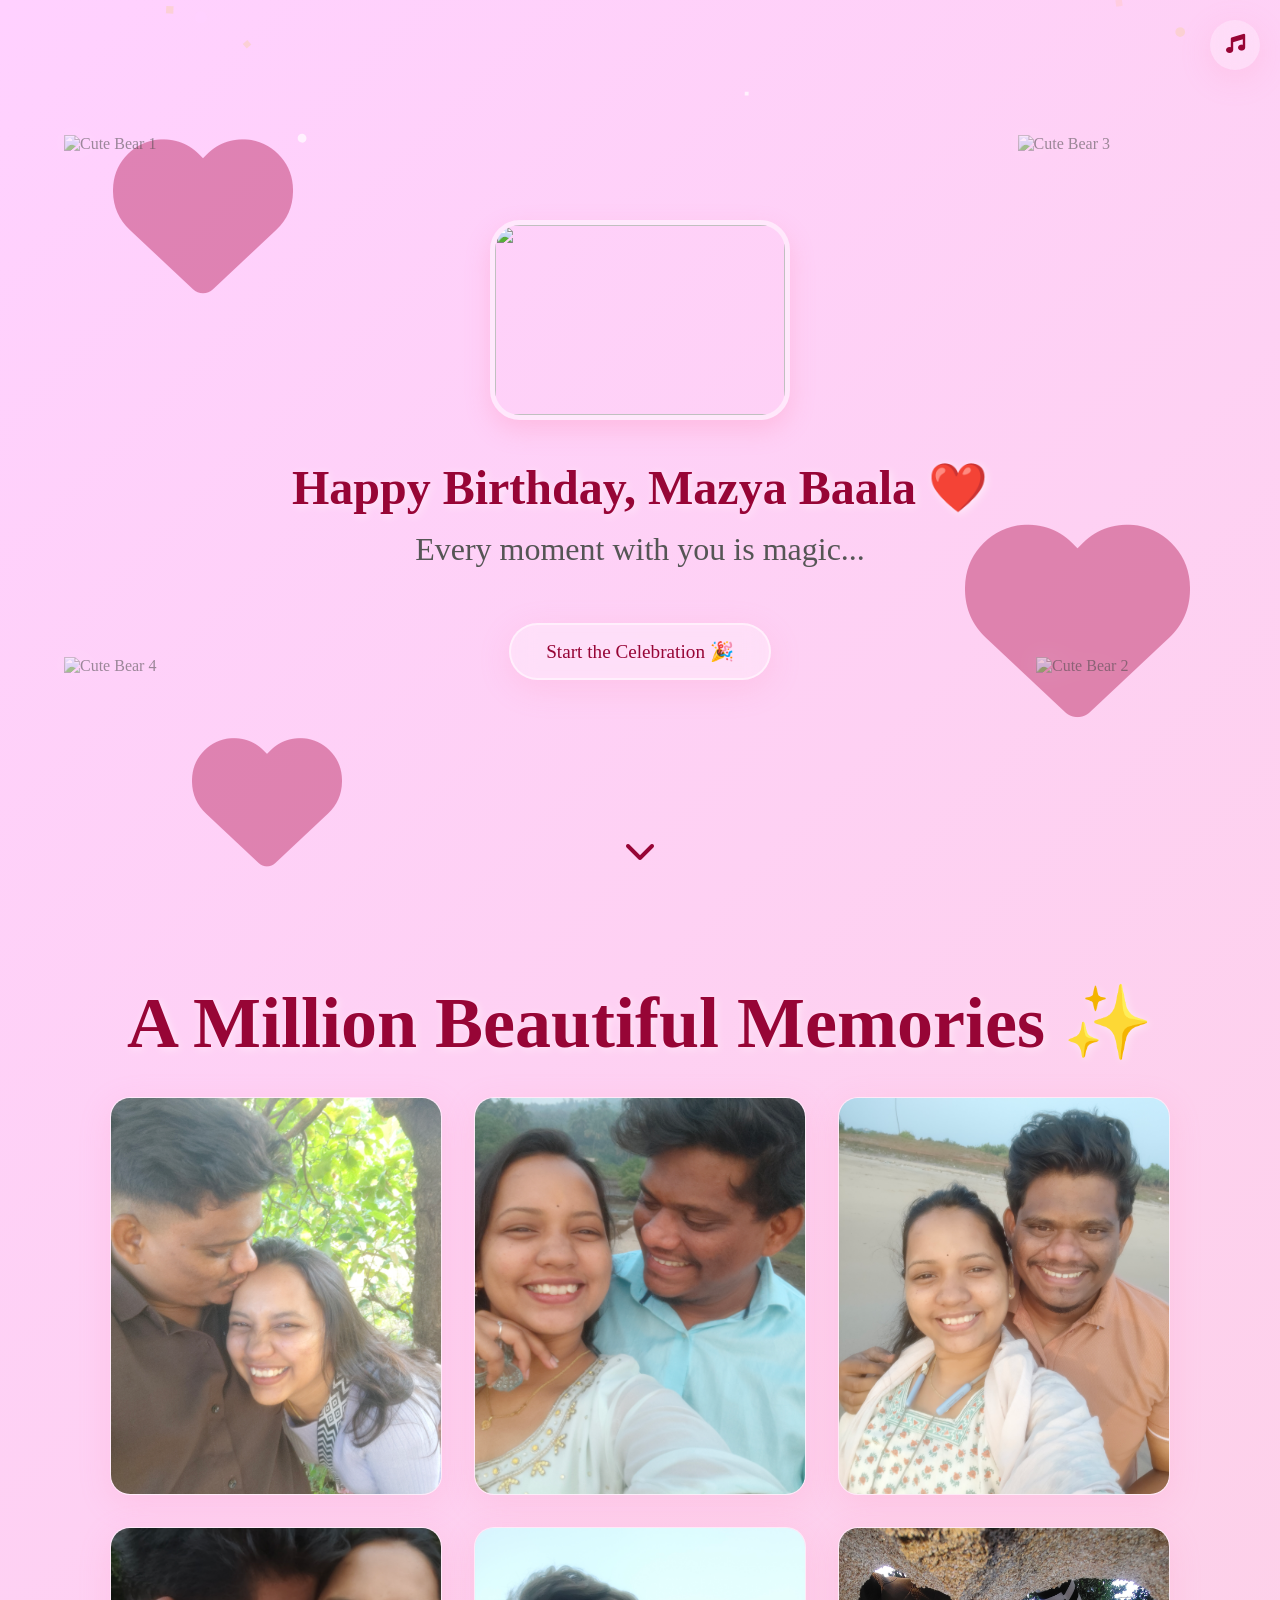
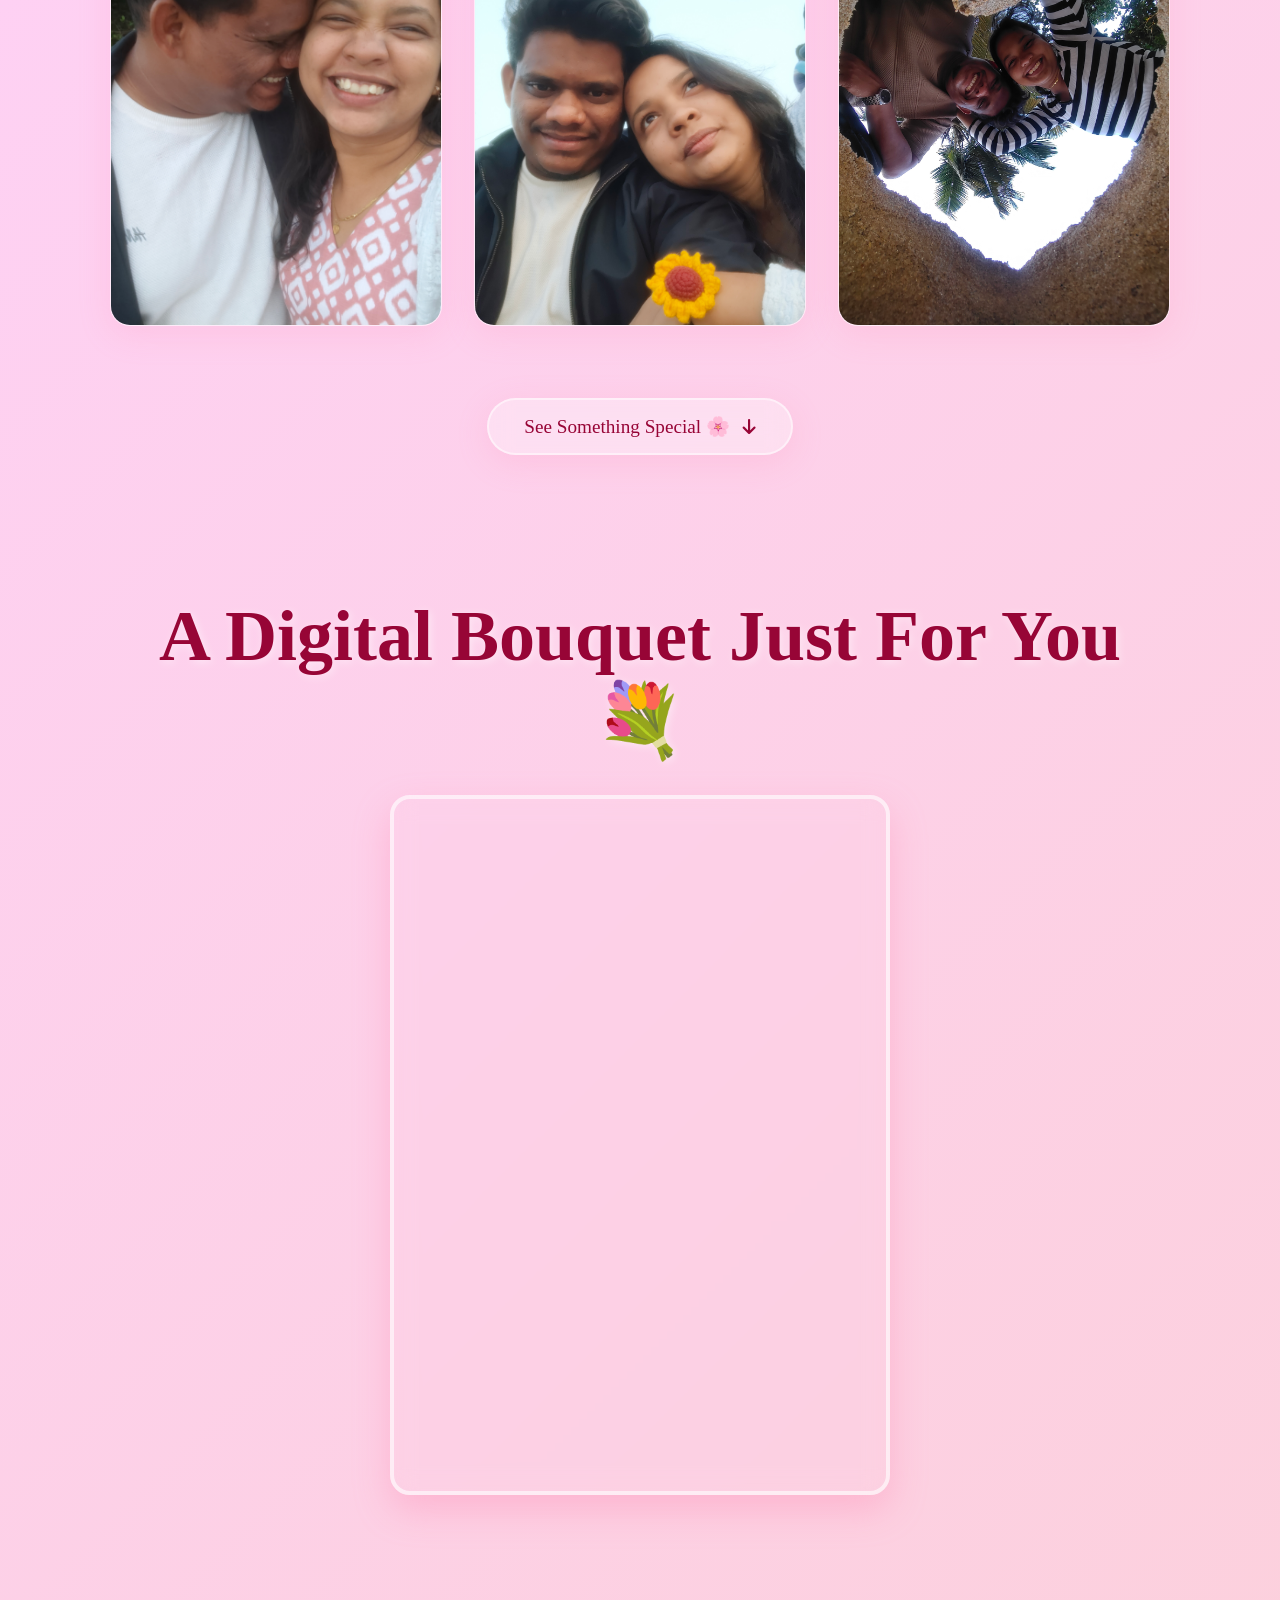
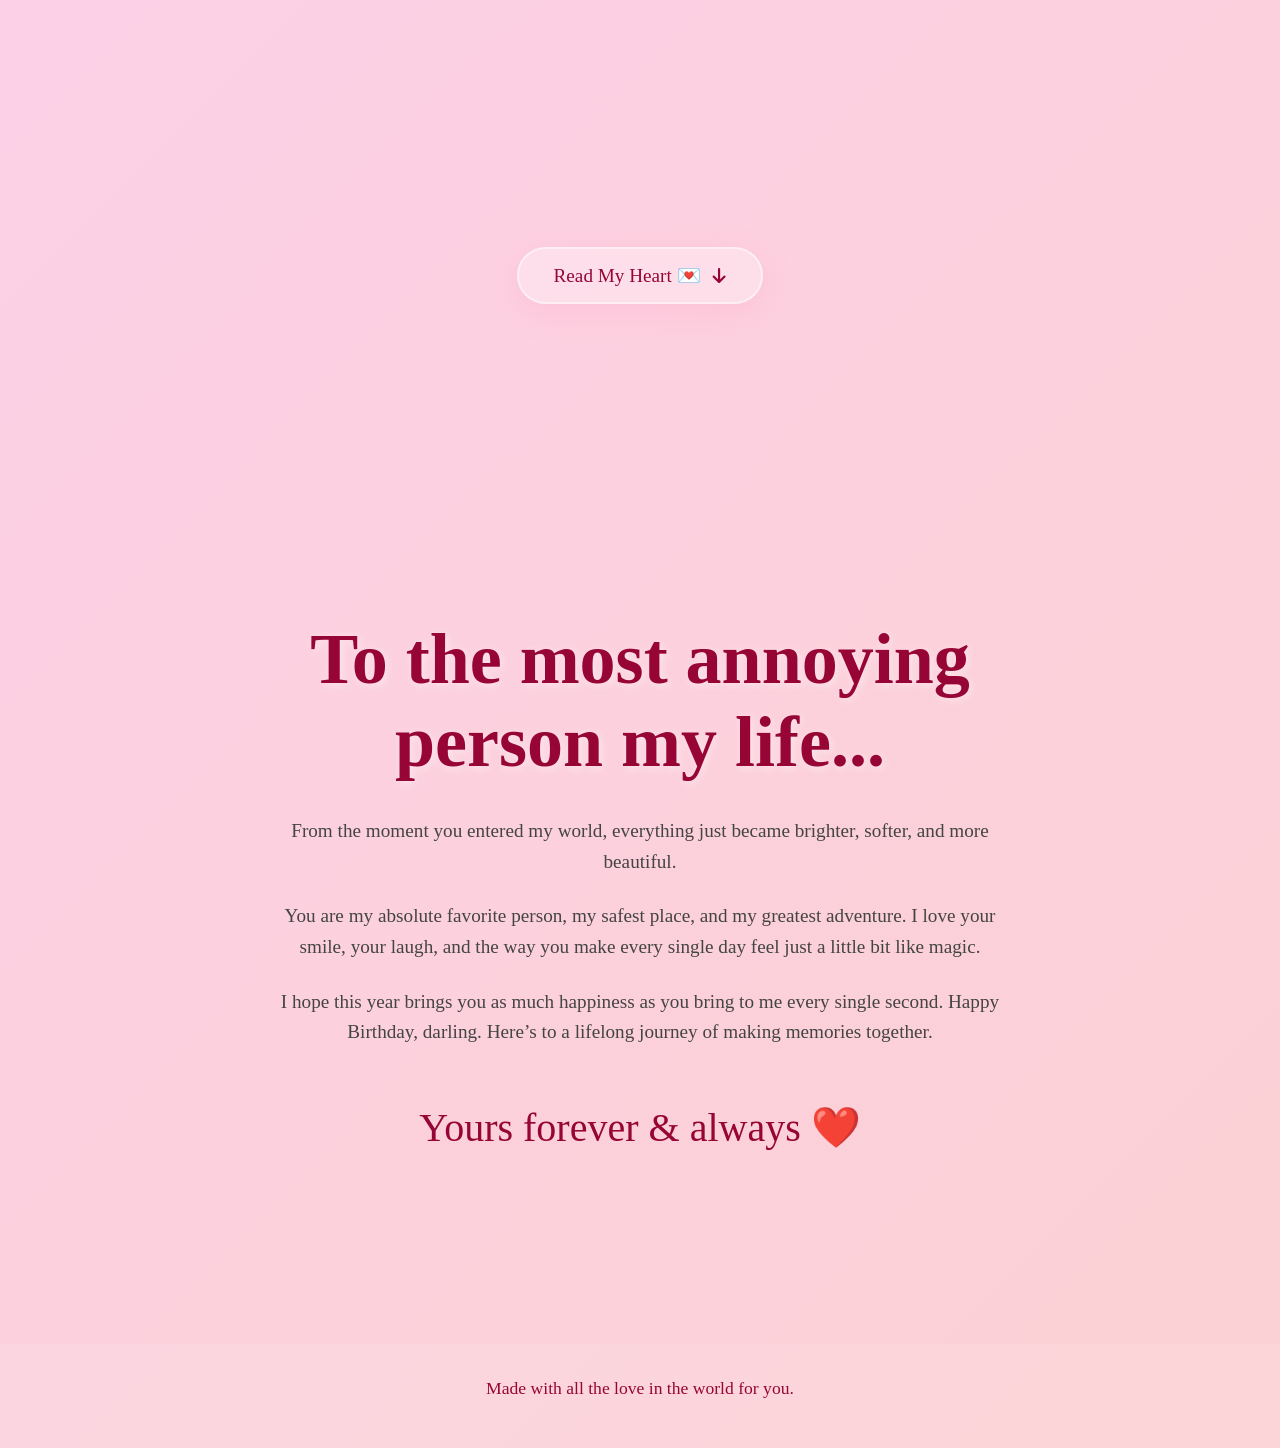
==== index.html @ 90316b1a "initial commit" ====
<!DOCTYPE html>
<html lang="en">
<head>
    <meta charset="UTF-8">
    <meta name="viewport" content="width=device-width, initial-scale=1.0">
    <title>Happy Birthday, My Love ❤️</title>
    
    <!-- Fonts: Dancing Script for cute headers, Poppins for clean modern text -->
    <link rel="preconnect" href="https://fonts.googleapis.com">
    <link rel="preconnect" href="https://fonts.gstatic.com" crossorigin>
    <link href="https://fonts.googleapis.com/css2?family=Dancing+Script:wght@600;700&family=Poppins:wght@300;400;500;600&display=swap" rel="stylesheet">
    
    <!-- Icons -->
    <link rel="stylesheet" href="https://cdnjs.cloudflare.com/ajax/libs/font-awesome/6.4.0/css/all.min.css">
    
    <link rel="stylesheet" href="style.css">
</head>
<body>
    
    <!-- Canvas for Confetti -->
    <canvas id="confettiCanvas"></canvas>

    <!-- Floating Background Shapes -->
    <div class="floating-shapes">
        <div class="shape heart-shape"><i class="fas fa-heart"></i></div>
        <div class="shape sparkle-shape"><i class="fas fa-sparkles"></i></div>
        <div class="shape sparkle-shape"><i class="fas fa-sparkles"></i></div>
        <div class="shape heart-shape"><i class="fas fa-heart"></i></div>
        <div class="shape heart-shape"><i class="fas fa-heart"></i></div>
    </div>

    <!-- Background Enhancement GIFs -->
    <div class="background-gifs">
        <img src="./GIF/bear_gif_1.gif" alt="Cute Bear 1" class="bg-gif gif-1">
        <img src="./GIF/bear_gif_2.gif" alt="Cute Bear 2" class="bg-gif gif-2">
        <img src="./GIF/bear_gif_1.gif" alt="Cute Bear 3" class="bg-gif gif-3">
        <img src="./GIF/bear_gif_3.gif" alt="Cute Bear 4" class="bg-gif gif-4">
    </div>

    <!-- Background Music & Toggle -->
    <audio id="bgMusic" loop>
        <source src="./Music/Blue-Yung-Kai.mp3" type="audio/mpeg">
    </audio>
    <button id="musicToggle" class="music-toggle glass-panel" title="Play/Pause Music">
        <i class="fas fa-music"></i>
    </button>

    <!-- HERO SECTION -->
    <header class="hero" id="home">
        <div class="hero-content">
            <div class="bear-container floating-bear">
                <img src="./Images/img8.jpg" />
            </div>
            <h1 class="fade-in-up delay-1">Happy Birthday, Mazya Baala ❤️</h1>
            <p class="fade-in-up delay-2 typing-effect">Every moment with you is magic...</p>
            <button id="startBtn" class="cta-button fade-in-up delay-3 glass-panel">
                Start the Celebration 🎉
            </button>
        </div>
        <div class="scroll-indicator fade-in-up delay-4">
            <i class="fas fa-chevron-down"></i>
        </div>
    </header>

    <!-- GALLERY SECTION -->
    <section class="gallery" id="gallery">
        <div class="container reveal">
            <h2 class="section-title">A Million Beautiful Memories ✨</h2>
            <div class="gallery-grid">
                <!-- Image Cards -->
                 
                <div class="gallery-card glass-panel">
                    <img src="./Images/img1.jpg" alt="Memory 1">
                    <div class="card-overlay"><span>That first trip 🌅</span></div>
                </div>
                <div class="gallery-card glass-panel">
                    <img src="./Images/img2.jpg" alt="Memory 2">
                    <div class="card-overlay"><span>Your gorgeous smile 💕</span></div>
                </div>
                <div class="gallery-card glass-panel">
                    <img src="./Images/img3.jpg" alt="Memory 3">
                    <div class="card-overlay"><span>Cozy winters ☕</span></div>
                </div>
                <div class="gallery-card glass-panel">
                    <img src="./Images/img4.jpg" alt="Memory 4">
                    <div class="card-overlay"><span>Holding hands forever 🤝</span></div>
                </div>
                <div class="gallery-card glass-panel">
                    <img src="./Images/img5.jpg" alt="Memory 5">
                    <div class="card-overlay"><span>Late night rides 🌃</span></div>
                </div>
                <div class="gallery-card glass-panel">
                    <img src="./Images/img6.jpg" alt="Memory 6">
                    <div class="card-overlay"><span>Our best adventure 🎈</span></div>
                </div>
                </div>
                <!-- <div class="gallery-card glass-panel">
                    <img src="./Images/img7.jpg" alt="Memory 6">
                    <div class="card-overlay"><span>Our best adventure 🎈</span></div>
                </div> -->
                </div>
            </div>
            
            <div style="text-align: center; margin-top: 40px;">
                <button id="toBouquetBtn" class="cta-button glass-panel reveal">
                    See Something Special 🌸 <i class="fas fa-arrow-down" style="margin-left: 8px; font-size: 0.9em;"></i>
                </button>
            </div>
        </div>
    </section>

    <!-- BOUQUET SECTION -->
    <section class="bouquet-section reveal" id="bouquet">
        <div class="container">
            <h2 class="section-title">A Digital Bouquet Just For You 💐</h2>
            <div class="bouquet-container glass-panel scale-bounce-slow">
                <iframe src="https://digibouquet.vercel.app/bouquet/6a4440ef-b07d-4b3e-8955-f82f574a0d7e" title="Digital Bouquet" allowfullscreen></iframe>
            </div>
            <!-- <p style="text-align: center; margin-top: 15px; margin-bottom: 20px; font-size: 0.9rem; opacity: 0.8;">
                (Interact with the flowers above!)
            </p> -->
            
            <div style="text-align: center; margin-top: 20rem;">
                <button id="toMessageBtn" class="cta-button glass-panel reveal">
                    Read My Heart 💌 <i class="fas fa-arrow-down" style="margin-left: 8px; font-size: 0.9em;"></i>
                </button>
            </div>
        </div>
    </section>

    <!-- SPECIAL MESSAGE SECTION -->
    <section class="message-section reveal" id="message">
        <div class="container">
            <div class="glass-card big-glass-card">
                <!-- Magical decorative bear/icons -->
                <div class="message-decoration scale-bounce">
                    <i class="fas fa-envelope-open-heart"></i>
                </div>
                <h2 class="message-title">To the most annoying person my life...</h2>
                <div class="message-body">
                    <p>
                        From the moment you entered my world, everything just became brighter, softer, and more beautiful. 
                    </p>
                    <p>
                        You are my absolute favorite person, my safest place, and my greatest adventure. I love your smile, your laugh, and the way you make every single day feel just a little bit like magic. 
                    </p>
                    <p>
                        I hope this year brings you as much happiness as you bring to me every single second. Happy Birthday, darling. Here’s to a lifelong journey of making memories together.
                    </p>
                    <p class="signature">Yours forever & always ❤️</p>
                </div>
            </div>
        </div>
    </section>

    <footer class="footer">
        <p>Made with all the love in the world for you.</p>
    </footer>

    <script src="script.js"></script>
</body>
</html>
---- style.css ----
@import url('https://fonts.googleapis.com/css2?family=Google+Sans:ital,opsz,wght@0,17..18,400..700;1,17..18,400..700&family=Momo+Signature&display=swap');

/* ========== ROOT VARIABLES ========== */
:root {
    --bg-gradient-1: #ffd1ff;
    --bg-gradient-2: #fad0c4;
    --bg-gradient-3: #a18cd1;
    --bg-gradient-4: #fbc2eb;
    
    --glass-bg: rgba(255, 255, 255, 0.25);
    --glass-border: rgba(255, 255, 255, 0.4);
    --glass-shadow: 0 8px 32px 0 rgba(255, 140, 180, 0.2);
    
    --text-main: #4a4a4a;
    --text-highlight: #970536;
    
    --font-heading: 'Momo-signature', cursive;
    --font-body: 'Momo-signature', cursive;
}

/* ========== BASE STYLES ========== */
* {
    margin: 0;
    padding: 0;
    box-sizing: border-box;
}

body {
    font-family: var(--font-body);
    color: var(--text-main);
    background: linear-gradient(135deg, var(--bg-gradient-1), var(--bg-gradient-2), var(--bg-gradient-3), var(--bg-gradient-4));
    background-size: 400% 400%;
    animation: gradientShift 15s ease infinite;
    overflow-x: hidden;
    scroll-behavior: smooth;
    min-height: 100vh;
}

/* Continuously shifting pastel gradient background */
@keyframes gradientShift {
    0% { background-position: 0% 50%; }
    50% { background-position: 100% 50%; }
    100% { background-position: 0% 50%; }
}

/* Full screen confetti canvas */
#confettiCanvas {
    position: fixed;
    top: 0;
    left: 0;
    width: 100%;
    height: 100%;
    pointer-events: none;
    z-index: 10;
}

/* ========== TYPOGRAPHY ========== */
h1 {
    font-family: var(--font-heading);
    font-size: clamp(3rem, 3rem, 3rem);
    color: var(--text-highlight);
    text-shadow: 2px 2px 8px rgba(255, 255, 255, 0.6);
    margin-bottom: 0.5rem;
}

h2 {
    font-family: var(--font-heading);
    font-size: clamp(2.5rem, 6vw, 4.5rem);
    color: var(--text-highlight);
    text-shadow: 2px 2px 8px rgba(255, 255, 255, 0.5);
    margin-bottom: 2rem;
    text-align: center;
}

p {
    font-size: 1.1rem;
    line-height: 1.6;
    margin-bottom: 1rem;
}

.container {
    max-width: 1100px;
    margin: 0 auto;
    padding: 0 20px;
}

/* ========== GLASSMORPHISM & UI ========== */
.glass-panel {
    background: var(--glass-bg);
    backdrop-filter: blur(12px);
    -webkit-backdrop-filter: blur(12px);
    border: 1px solid var(--glass-border);
    box-shadow: var(--glass-shadow);
    border-radius: 20px;
}

/* Buttons */
.cta-button {
    font-family: var(--font-body);
    font-weight: 500;
    font-size: 1.2rem;
    color: var(--text-highlight);
    padding: 15px 35px;
    border-radius: 50px;
    cursor: pointer;
    transition: all 0.3s ease;
    text-decoration: none;
    display: inline-block;
    border: 2px solid rgba(255, 255, 255, 0.5);
    margin-top: 2rem;
    background: rgba(255, 255, 255, 0.3);
}

.cta-button:hover {
    transform: translateY(-5px);
    background: rgba(255, 255, 255, 0.6);
    box-shadow: 0 10px 20px rgba(255, 94, 148, 0.2);
}

.music-toggle {
    position: fixed;
    top: 20px;
    right: 20px;
    width: 50px;
    height: 50px;
    border-radius: 50%;
    border: none;
    font-size: 1.2rem;
    color: var(--text-highlight);
    cursor: pointer;
    z-index: 100;
    transition: all 0.3s ease;
    display: flex;
    justify-content: center;
    align-items: center;
}

.music-toggle:hover {
    transform: scale(1.1) rotate(5deg);
}

/* ========== HERO SECTION ========== */
.hero {
    min-height: 100vh;
    display: flex;
    flex-direction: column;
    justify-content: center;
    align-items: center;
    text-align: center;
    position: relative;
    padding: 20px;
    z-index: 20;
}



.hero p.typing-effect {
    font-size: 2rem;
    font-weight: 300;
    color: #555;
}

.hero-content{
    display: flex;
    flex-direction: column;
    align-items: center;
}


/* Cute Bear Container */
.bear-container {
    width: 300px;
    height: 200px;
    margin-bottom: 40px;
    border-radius: 30px;
    overflow: hidden;
    /* Soft border around the bear */
    border: 5px solid rgba(255, 255, 255, 0.5);
    box-shadow: 0 10px 25px rgba(255, 140, 180, 0.3);
}

.bear-container img{
    width: 100%;
    height: 100%;
    object-fit: cover;
}

.floating-bear {
    animation: gentleFloat 4s ease-in-out infinite;
}

@keyframes gentleFloat {
    0% { transform: translateY(0px); }
    50% { transform: translateY(-15px); }
    100% { transform: translateY(0px); }
}

.scroll-indicator {
    position: absolute;
    bottom: 30px;
    font-size: 2rem;
    color: var(--text-highlight);
    animation: bounce 2s infinite;
    opacity: 0.7;
}

@keyframes bounce {
    0%, 20%, 50%, 80%, 100% { transform: translateY(0); }
    40% { transform: translateY(-15px); }
    60% { transform: translateY(-7px); }
}

/* ========== GALLERY SECTION ========== */
.gallery {
    padding: 80px 0;
    position: relative;
    z-index: 20;
}

.gallery-grid {
    display: grid;
    grid-template-columns: repeat(3, 1fr);
    gap: 2rem;
}

.gallery-card {
    position: relative;
    border-radius: 20px;
    overflow: hidden;
    aspect-ratio: 5 / 6;
    cursor: pointer;
    transition: transform 0.4s ease, box-shadow 0.4s ease;
}

.gallery-card img {
    width: 100%;
    height: 100%;
    object-fit: cover;
    transition: transform 0.6s ease;
}

.card-overlay {
    position: absolute;
    bottom: 0;
    left: 0;
    width: 100%;
    padding: 20px;
    background: linear-gradient(transparent, rgba(255, 140, 180, 0.8));
    color: white;
    font-weight: 500;
    font-size: 1.1rem;
    opacity: 0;
    transform: translateY(20px);
    transition: all 0.4s ease;
    text-align: center;
}

.gallery-card:hover {
    transform: translateY(-10px);
    box-shadow: 0 15px 35px rgba(255, 94, 148, 0.3);
}

.gallery-card:hover img {
    transform: scale(1.08);
}

.gallery-card:hover .card-overlay {
    opacity: 1;
    transform: translateY(0);
}

/* Gallery Breakpoints */
@media (max-width: 768px) {
    .gallery-grid {
        grid-template-columns: repeat(2, 1fr);
        gap: 15px;
    }
}

@media (max-width: 480px) {
    .gallery-grid {
        grid-template-columns: 1fr;
    }
}

/* ========== BOUQUET SECTION ========== */
.bouquet-section {
    padding: 60px 0;
    position: relative;
    z-index: 20;
}

.bouquet-container {
    max-width: 500px;
    margin: 0 auto;
    overflow: hidden;
    /* Soft glowing border specifically for the iframe area */
    border: 4px solid rgba(255, 255, 255, 0.6);
    box-shadow: 0 15px 35px rgba(255, 140, 180, 0.4);
    height: 700px;
    background: transparent;
}

.bouquet-container iframe {
    width: 100%;
    height: 100%;
    border: none;
    display: block;
    /* Allows the iframe's background to be transparent if the source permits */
    background-color: transparent;
}

.scale-bounce-slow {
    animation: scaleBounceSlow 6s ease-in-out infinite;
}

@keyframes scaleBounceSlow {
    0% { transform: scale(1); }
    50% { transform: scale(1.02); }
    100% { transform: scale(1); }
}

/* ========== MESSAGE SECTION ========== */
.message-section {
    padding: 100px 0;
    position: relative;
    z-index: 20;
}

.big-glass-card {
    padding: 60px 40px;
    max-width: 800px;
    margin: 0 auto;
    text-align: center;
}

.message-decoration {
    font-size: 4rem;
    color: var(--text-highlight);
    margin-bottom: 20px;
}

.scale-bounce {
    animation: scaleBounce 3s ease-in-out infinite;
}

@keyframes scaleBounce {
    0% { transform: scale(1); }
    50% { transform: scale(1.1); }
    100% { transform: scale(1); }
}

.message-body p {
    font-size: 1.2rem;
    color: #444;
    margin-bottom: 1.5rem;
}

.message-body .signature {
    font-family: var(--font-heading);
    font-size: 2.5rem;
    color: var(--text-highlight);
    margin-top: 3rem;
}

/* ========== FOOTER ========== */
.footer {
    text-align: center;
    padding: 30px;
    font-family: var(--font-heading);
    font-size: 1.5rem;
    color: var(--text-highlight);
    background: rgba(255, 255, 255, 0.1);
    /* position: relative; */
    z-index: 20;
}

/* ========== ANIMATION CLASSES (JS INTERSECTION OBSERVER) ========== */
.fade-in-up {
    opacity: 0;
    transform: translateY(40px);
    transition: opacity 1s cubic-bezier(0.25, 0.8, 0.25, 1), transform 1s cubic-bezier(0.25, 0.8, 0.25, 1);
}

.fade-in-up.visible {
    opacity: 1;
    transform: translateY(0);
}

/* Delays for hero load */
.delay-1 { transition-delay: 0.2s; }
.delay-2 { transition-delay: 0.6s; }
.delay-3 { transition-delay: 1.0s; }
.delay-4 { transition-delay: 1.5s; }

/* Scroll reveals */
.reveal {
    opacity: 0;
    transform: translateY(50px);
    transition: all 1s ease-in-out;
}
.reveal.active {
    opacity: 1;
    transform: translateY(0);
}

/* ========== FLOATING SHAPES ========== */
.floating-shapes {
    position: absolute;
    top: 0; left: 0; width: 100%; height: 100%;
    overflow: hidden;
    z-index: 0;
    pointer-events: none;
}
.shape {
    position: absolute;
    color: rgba(176, 13, 70, 0.4);
    animation: floatShape var(--duration) ease-in-out infinite alternate;
}
.heart-shape { font-size: 150px; }
.sparkle-shape { font-size: 18px; color: rgba(255, 215, 0, 0.4); }

/* Generating random float positions just via CSS classes assigned in script or distinct nth-child */
.shape:nth-child(1) { top: 15%; left: 10%; --duration: 5s; transform: scale(1.2); }
.shape:nth-child(2) { top: 25%; right: 15%; --duration: 6s; }
.shape:nth-child(3) { top: 50%; left: 20%; --duration: 7s; }
.shape:nth-child(4) { top: 60%; right: 10%; --duration: 5s; transform: scale(1.5); }
.shape:nth-child(5) { top: 80%; left: 15%; --duration: 8s; }

@keyframes floatShape {
    0% { transform: translateY(0) rotate(0deg); }
    100% { transform: translateY(-40px) rotate(20deg); }
}

/* ========== BACKGROUND GIFS ========== */
.background-gifs {
    position: fixed;
    top: 0;
    left: 0;
    width: 100%;
    height: 100%;
    pointer-events: none;
    z-index: 5;
    overflow: hidden;
}

.bg-gif {
    position: absolute;
    opacity: 0.55;
    filter: drop-shadow(0 0 15px rgba(255, 255, 255, 0.4));
    animation: gentleGifFloat 8s ease-in-out infinite alternate;
}

.gif-1 {
    top: 15%;
    left: 5%;
    width: 180px;
    animation-delay: 0s;
}

.gif-2 {
    bottom: 25%;
    right: 5%;
    width: 180px;
    animation-delay: 2s;
}

.gif-3 {
    top: 15%;
    right: 8%;
    width: 160px;
    animation-delay: 2s;
}

.gif-4 {
    bottom: 25%;
    left: 5%;
    width: 160px;
    animation-delay: 2s;
}

@keyframes gentleGifFloat {
    0% { transform: translateY(0) rotate(-3deg); }
    100% { transform: translateY(-20px) rotate(3deg); }
}

@media (max-width: 768px) {
    .bg-gif { width: 100px; }
    .gif-1 { top: 12%; left: 2%; }
    .gif-2 { bottom: 8%; right: 2%; }
    .gif-3 { top: 39%; right: 2%; }
    .gif-4 { top: 60%; left: 2%; }
}
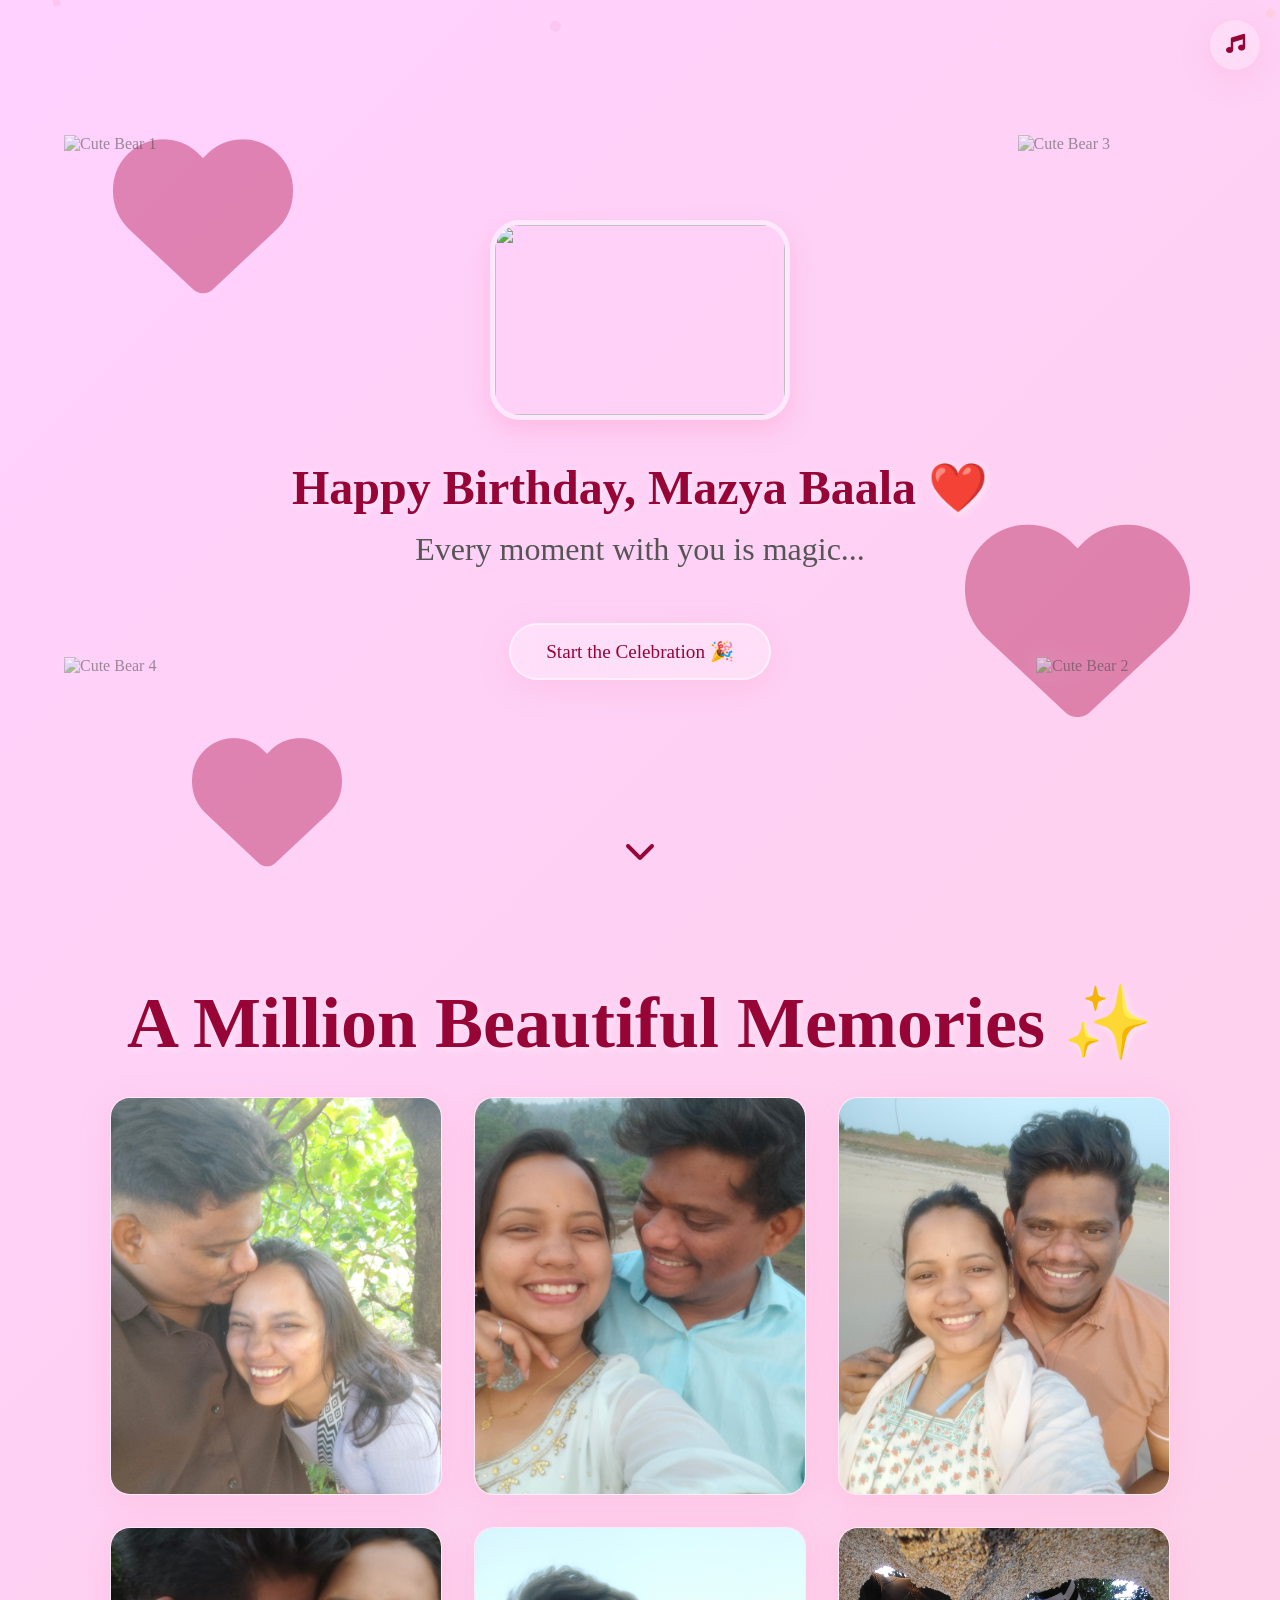
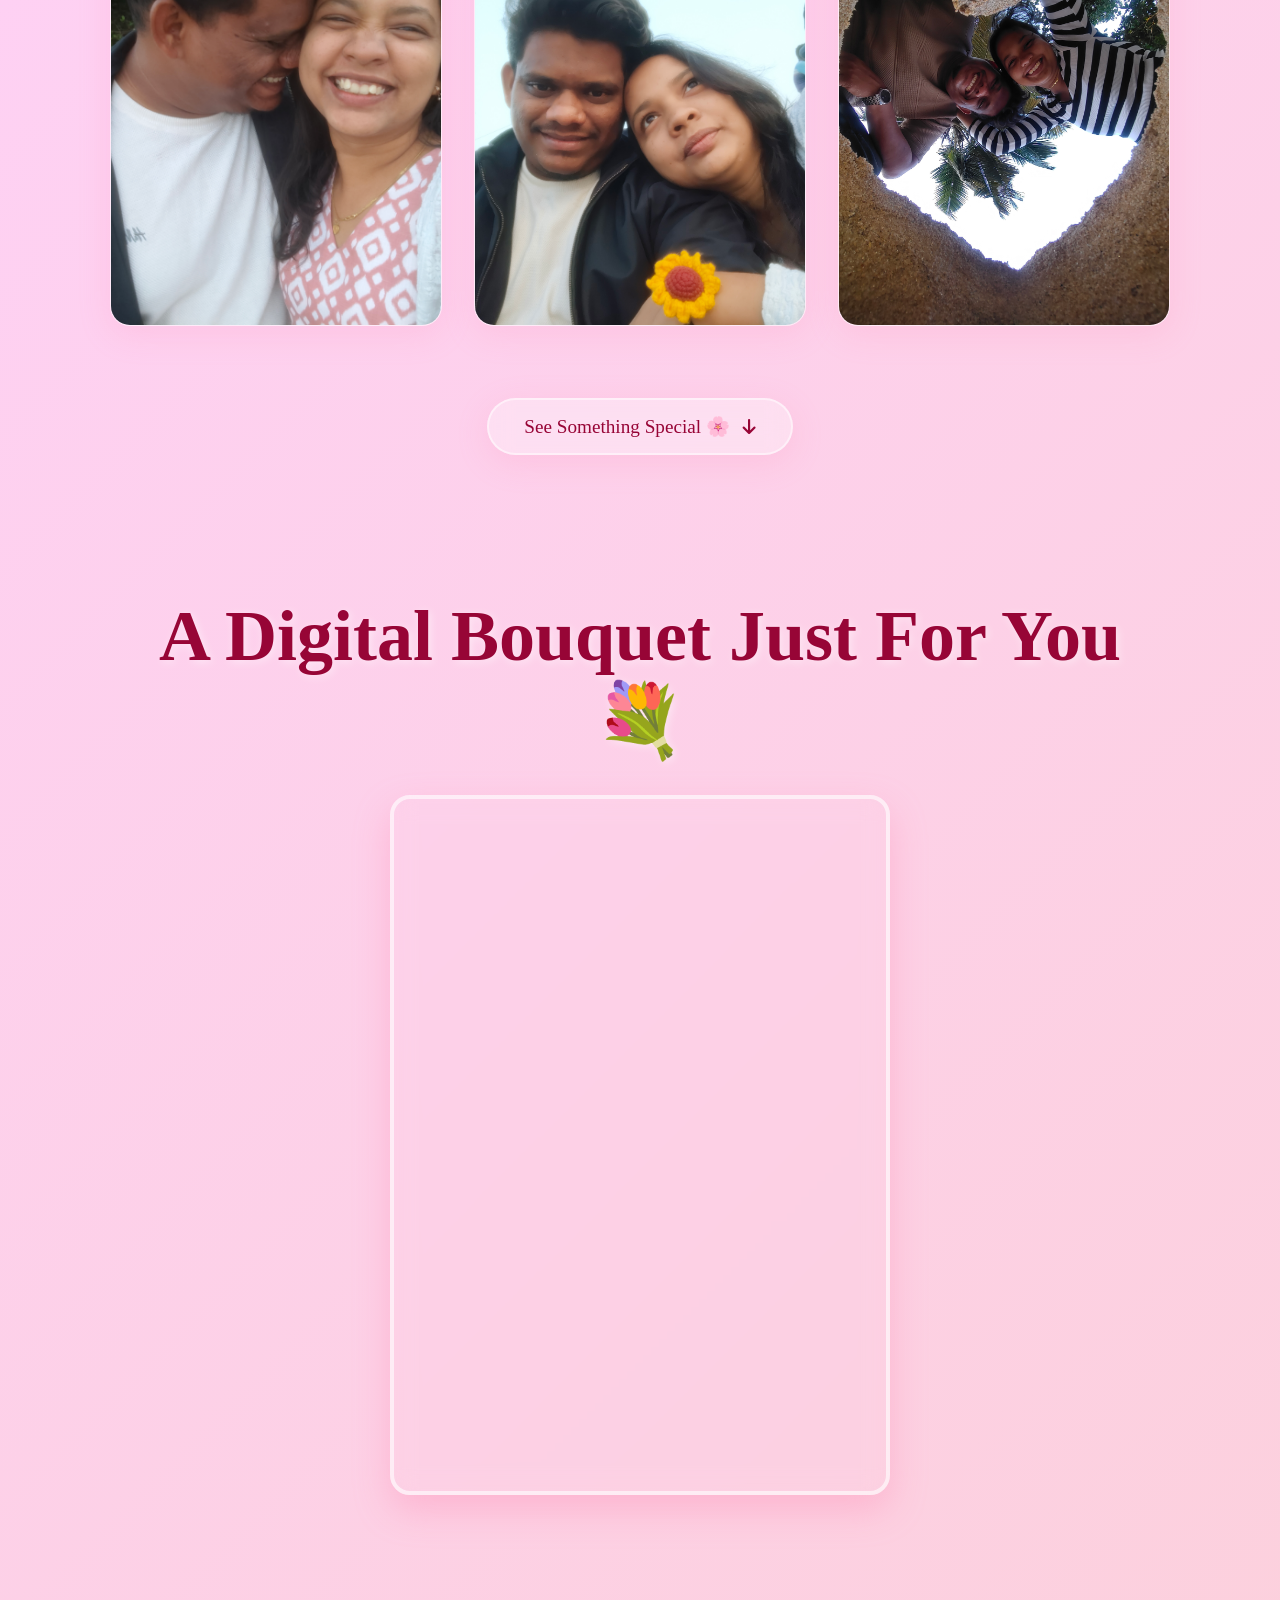
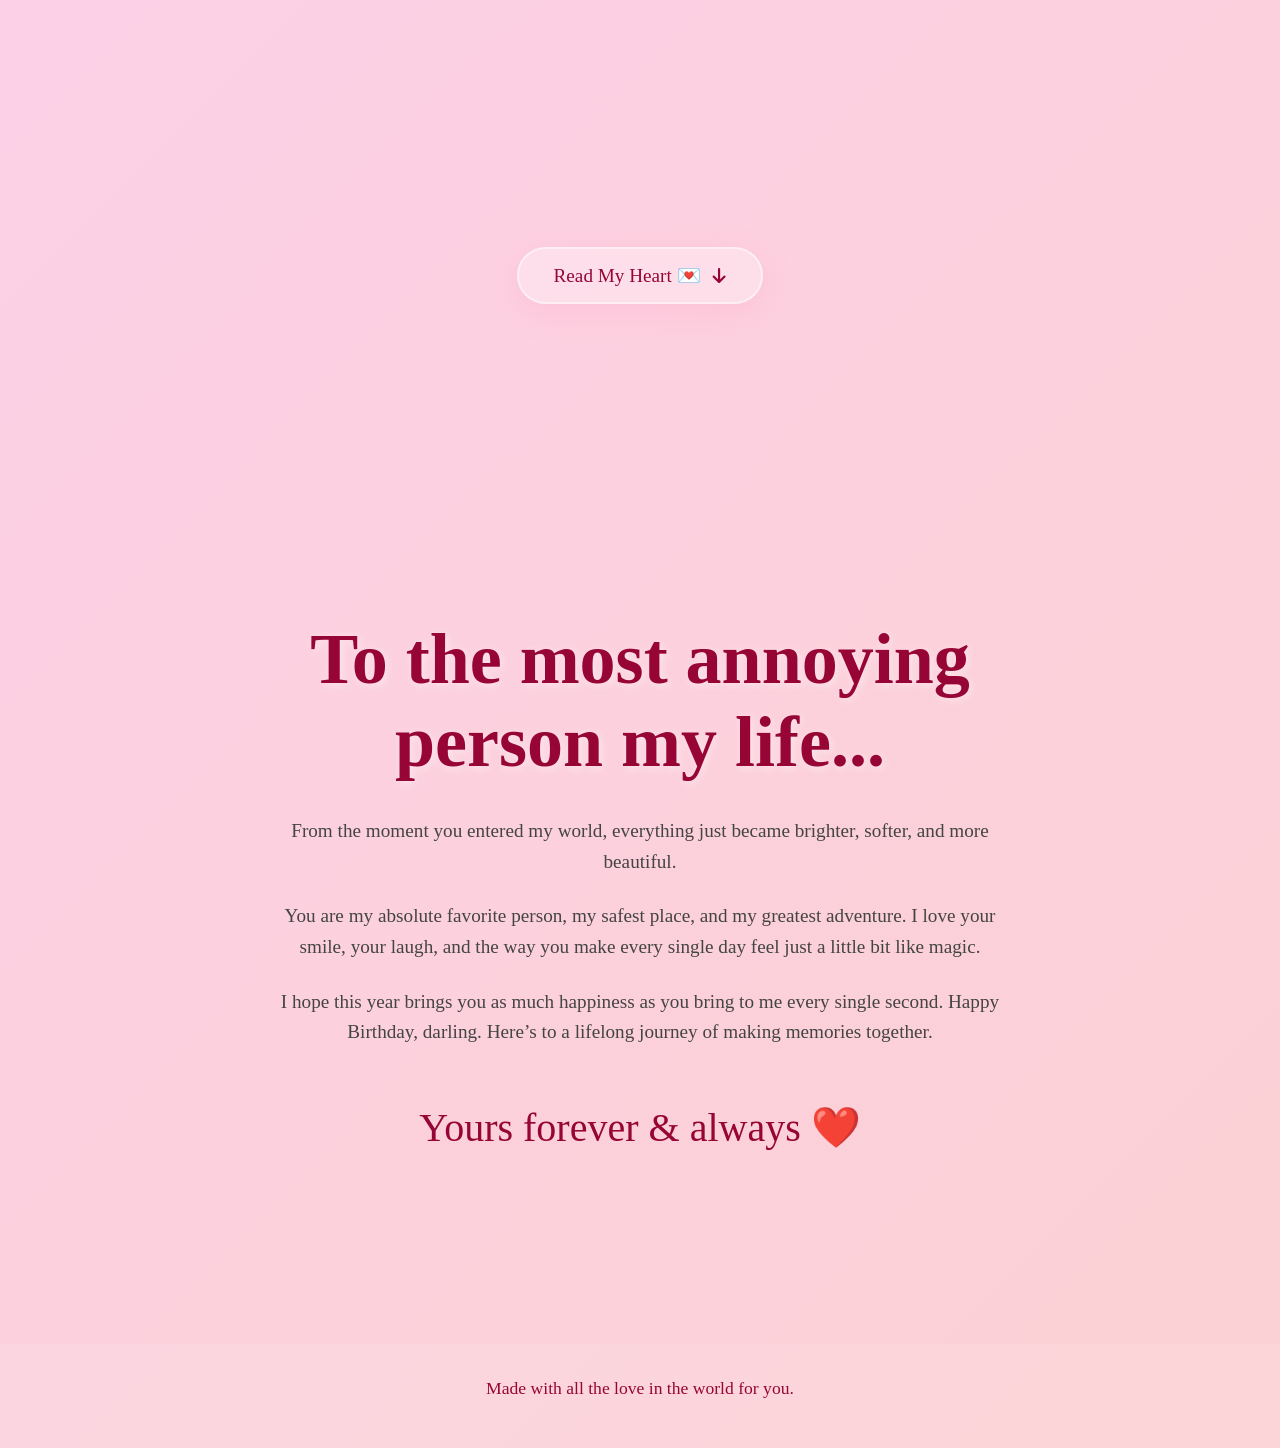
==== commit b3922ed2: "Slight chsanges" ====
--- a/index.html
+++ b/index.html
@@ -94,10 +94,6 @@
                     <div class="card-overlay"><span>Our best adventure 🎈</span></div>
                 </div>
                 </div>
-                <!-- <div class="gallery-card glass-panel">
-                    <img src="./Images/img7.jpg" alt="Memory 6">
-                    <div class="card-overlay"><span>Our best adventure 🎈</span></div>
-                </div> -->
                 </div>
             </div>
             
--- a/style.css
+++ b/style.css
@@ -295,7 +295,6 @@
     max-width: 500px;
     margin: 0 auto;
     overflow: hidden;
-    /* Soft glowing border specifically for the iframe area */
     border: 4px solid rgba(255, 255, 255, 0.6);
     box-shadow: 0 15px 35px rgba(255, 140, 180, 0.4);
     height: 700px;
@@ -307,7 +306,6 @@
     height: 100%;
     border: none;
     display: block;
-    /* Allows the iframe's background to be transparent if the source permits */
     background-color: transparent;
 }
 
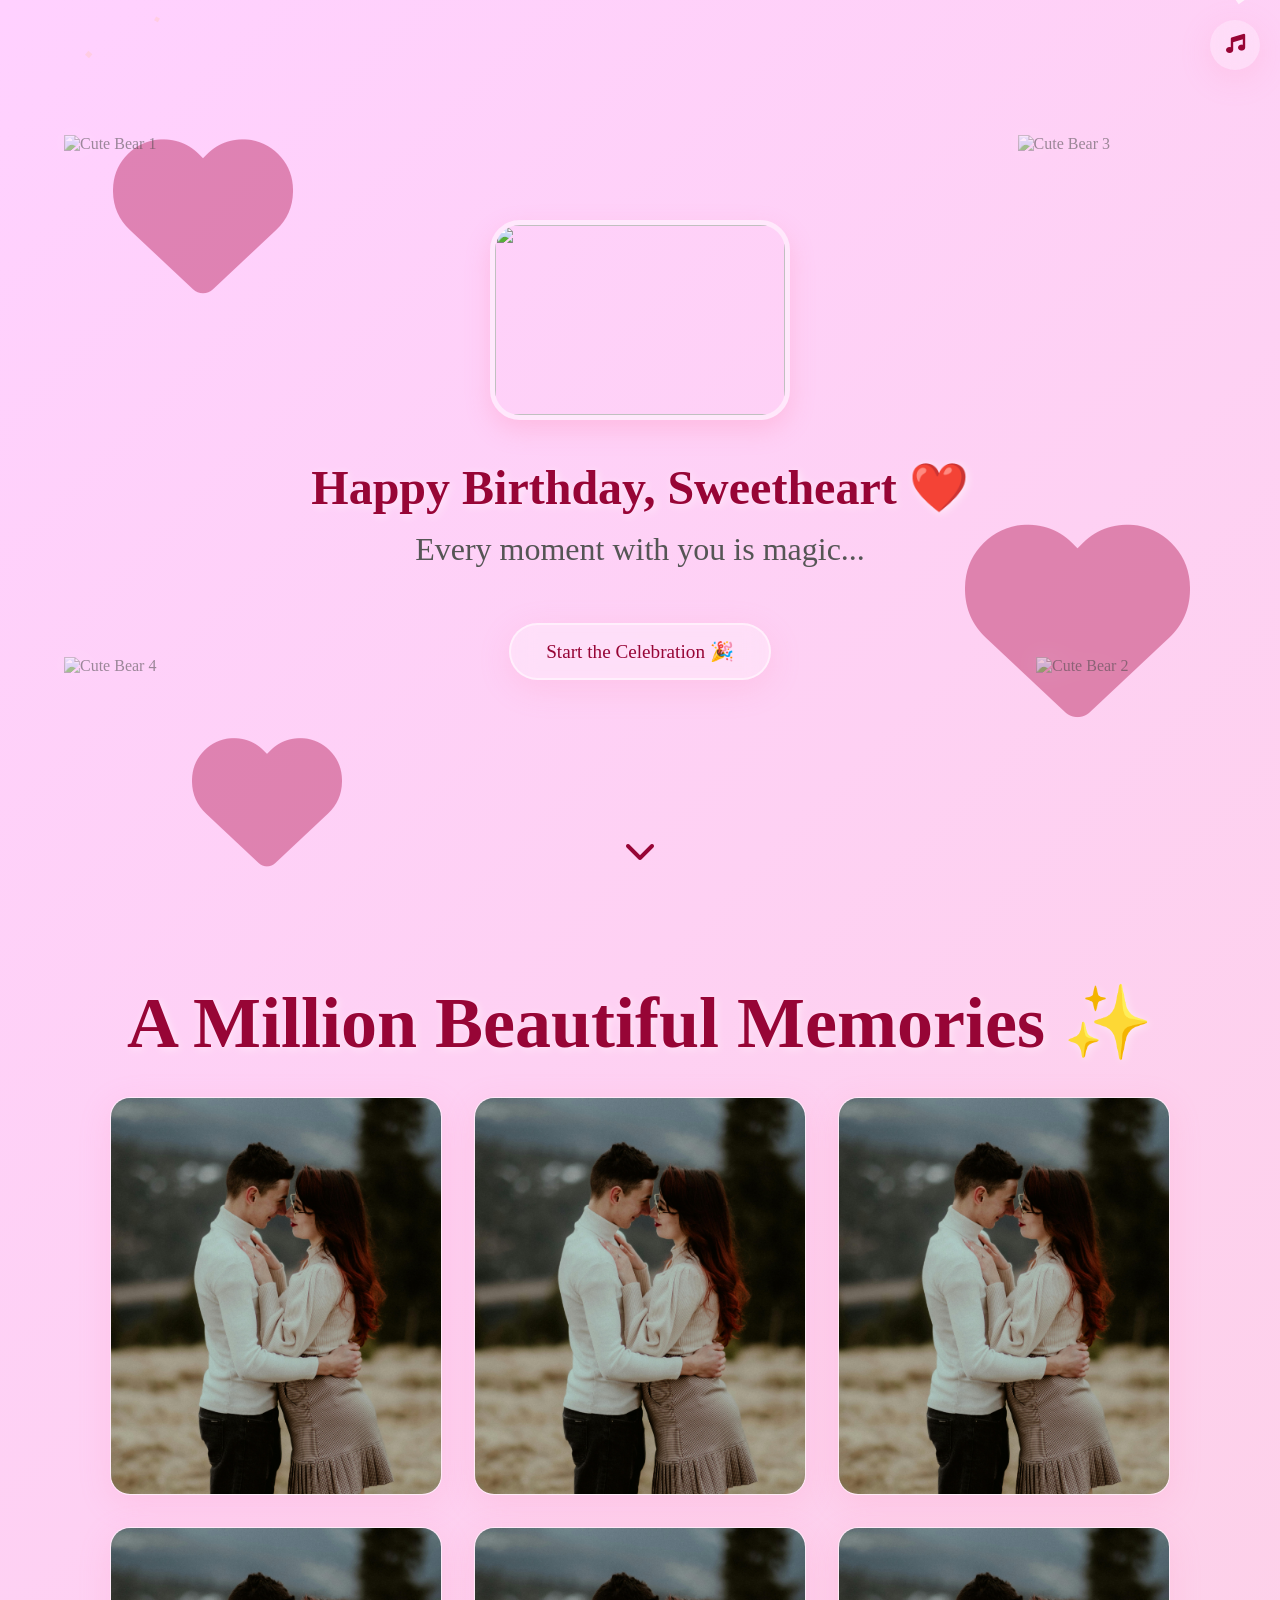
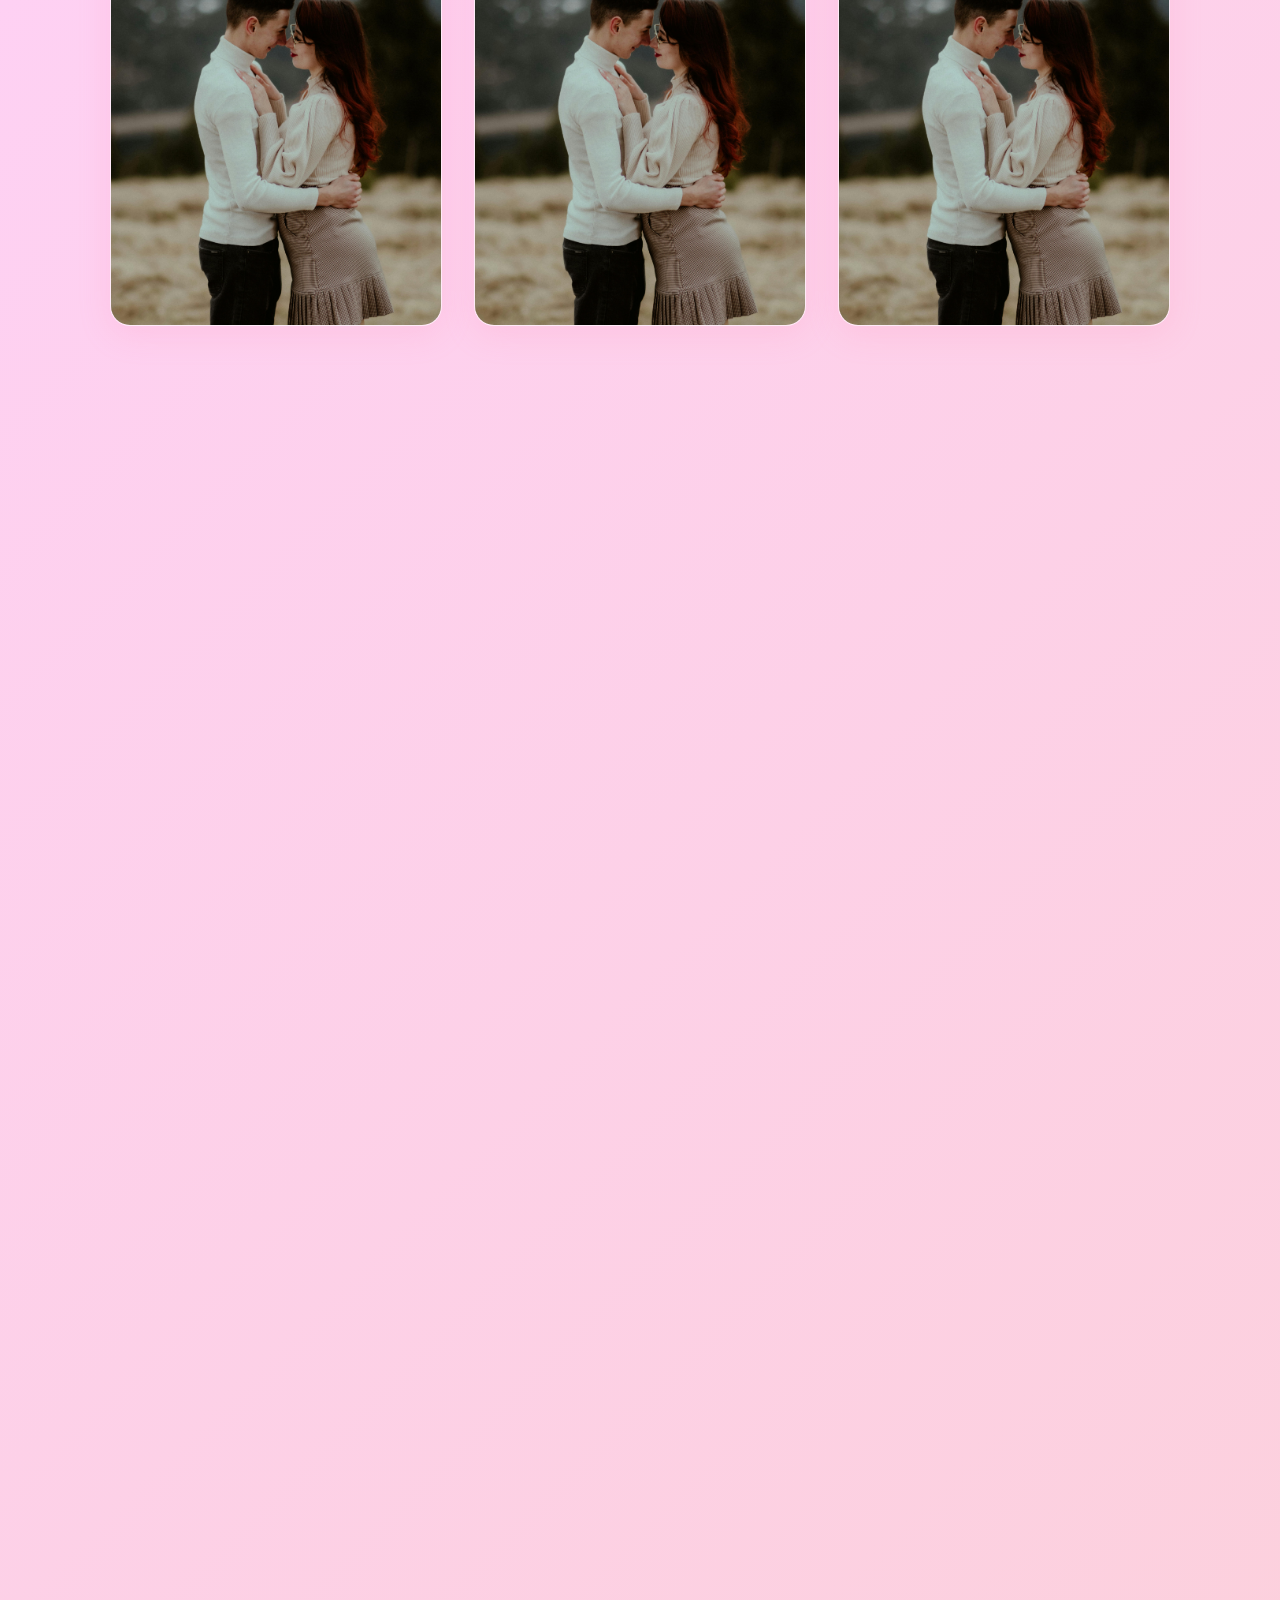
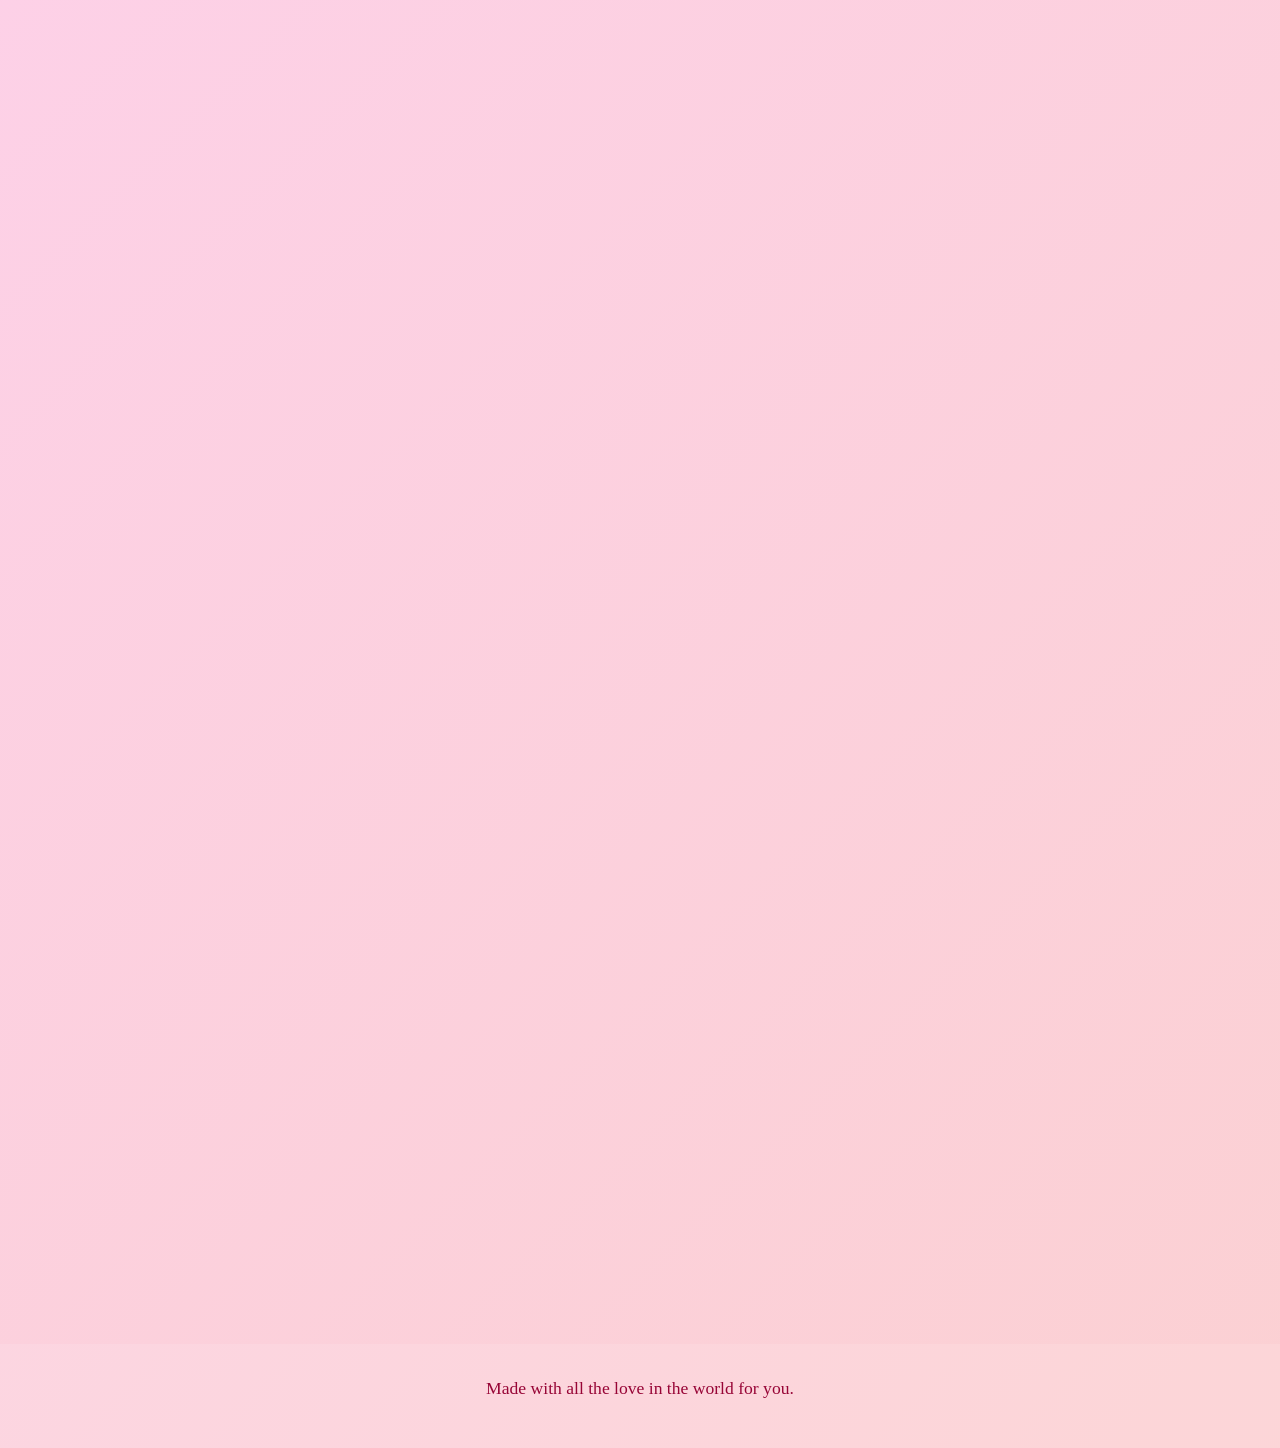
==== commit 90c73930: "Review changes" ====
--- a/index.html
+++ b/index.html
@@ -3,7 +3,7 @@
 <head>
     <meta charset="UTF-8">
     <meta name="viewport" content="width=device-width, initial-scale=1.0">
-    <title>Happy Birthday, My Love ❤️</title>
+    <title>Happy Birthday ❤️</title>
     
     <!-- Fonts: Dancing Script for cute headers, Poppins for clean modern text -->
     <link rel="preconnect" href="https://fonts.googleapis.com">
@@ -51,7 +51,7 @@
             <div class="bear-container floating-bear">
                 <img src="./Images/img8.jpg" />
             </div>
-            <h1 class="fade-in-up delay-1">Happy Birthday, Mazya Baala ❤️</h1>
+            <h1 class="fade-in-up delay-1">Happy Birthday, Sweetheart ❤️</h1>
             <p class="fade-in-up delay-2 typing-effect">Every moment with you is magic...</p>
             <button id="startBtn" class="cta-button fade-in-up delay-3 glass-panel">
                 Start the Celebration 🎉
@@ -70,27 +70,27 @@
                 <!-- Image Cards -->
                  
                 <div class="gallery-card glass-panel">
-                    <img src="./Images/img1.jpg" alt="Memory 1">
+                    <img src="./Images/pexels-teodorapopa-30674062.jpg" alt="Memory 1">
                     <div class="card-overlay"><span>That first trip 🌅</span></div>
                 </div>
                 <div class="gallery-card glass-panel">
-                    <img src="./Images/img2.jpg" alt="Memory 2">
+                    <img src="./Images/pexels-teodorapopa-30674062.jpg" alt="Memory 2">
                     <div class="card-overlay"><span>Your gorgeous smile 💕</span></div>
                 </div>
                 <div class="gallery-card glass-panel">
-                    <img src="./Images/img3.jpg" alt="Memory 3">
+                    <img src="./Images/pexels-teodorapopa-30674062.jpg" alt="Memory 3">
                     <div class="card-overlay"><span>Cozy winters ☕</span></div>
                 </div>
                 <div class="gallery-card glass-panel">
-                    <img src="./Images/img4.jpg" alt="Memory 4">
+                    <img src="./Images/pexels-teodorapopa-30674062.jpg" alt="Memory 4">
                     <div class="card-overlay"><span>Holding hands forever 🤝</span></div>
                 </div>
                 <div class="gallery-card glass-panel">
-                    <img src="./Images/img5.jpg" alt="Memory 5">
+                    <img src="./Images/pexels-teodorapopa-30674062.jpg" alt="Memory 5">
                     <div class="card-overlay"><span>Late night rides 🌃</span></div>
                 </div>
                 <div class="gallery-card glass-panel">
-                    <img src="./Images/img6.jpg" alt="Memory 6">
+                    <img src="./Images/pexels-teodorapopa-30674062.jpg" alt="Memory 6">
                     <div class="card-overlay"><span>Our best adventure 🎈</span></div>
                 </div>
                 </div>
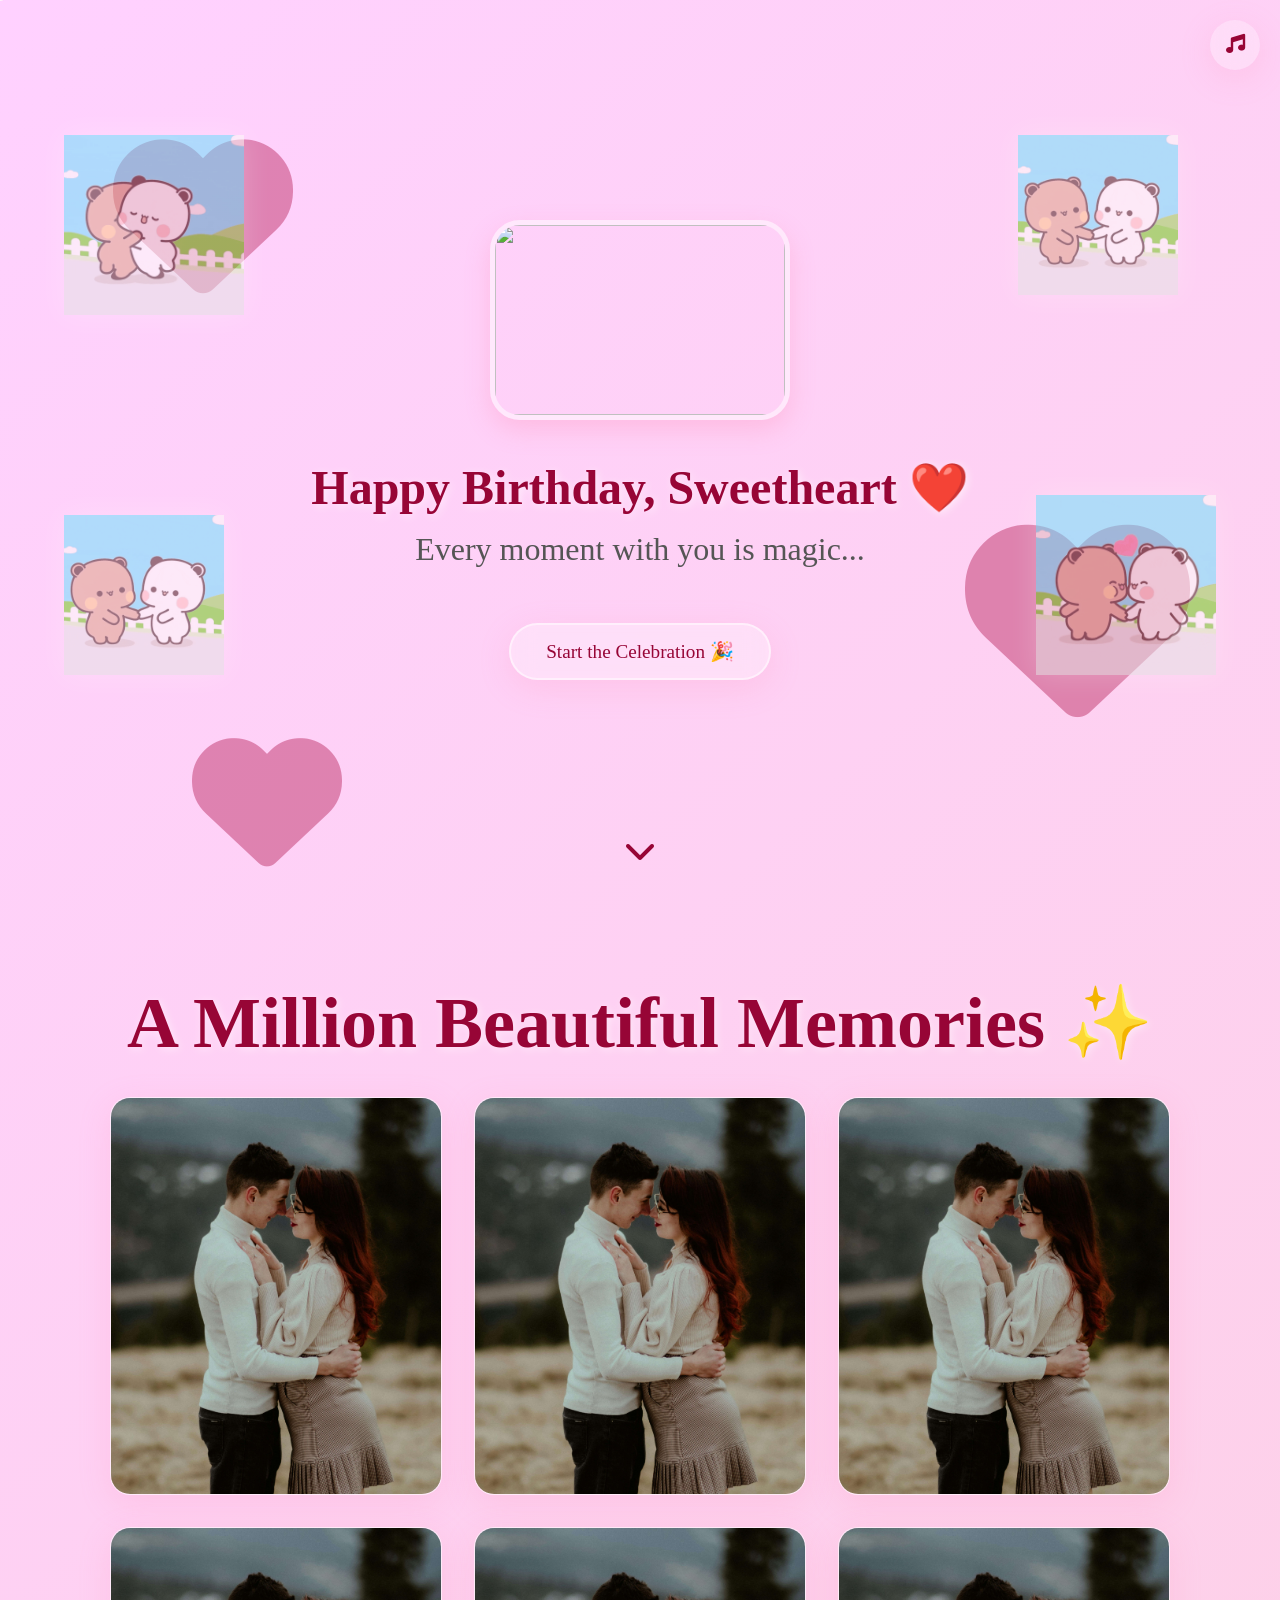
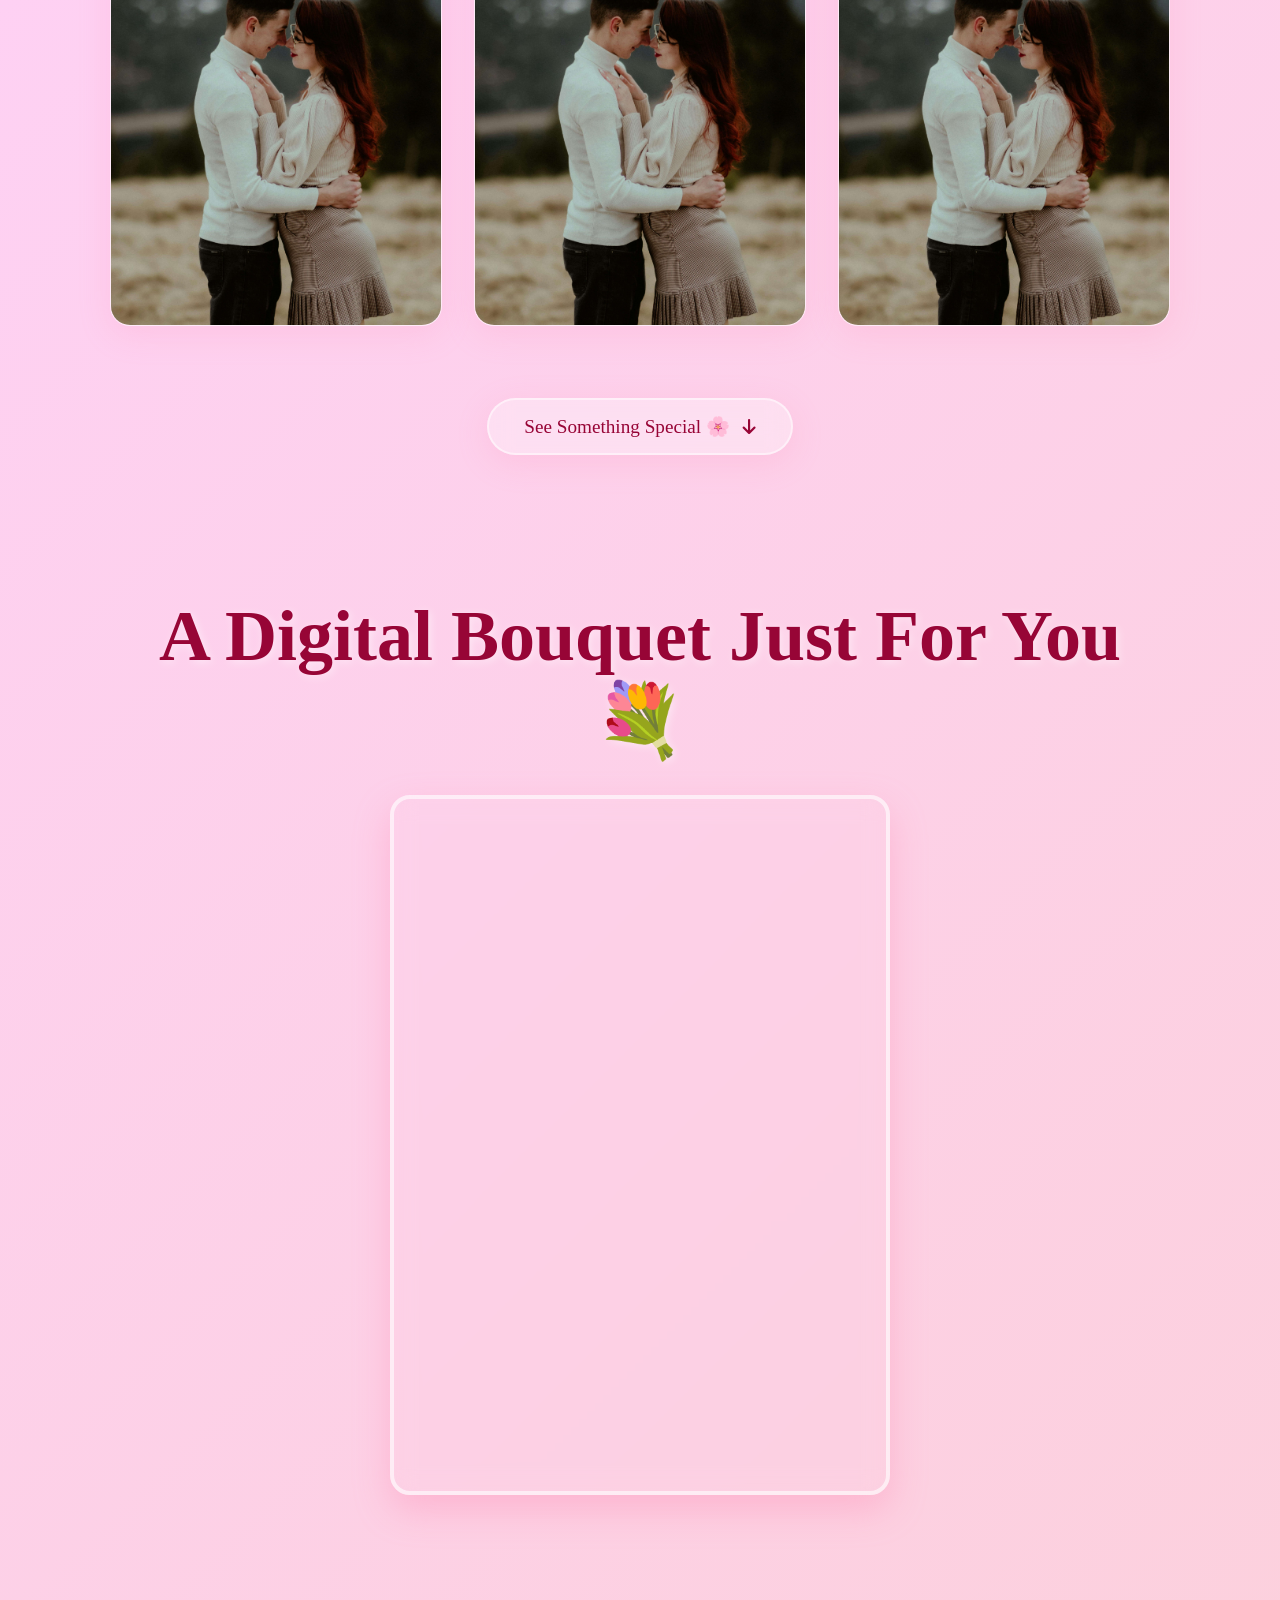
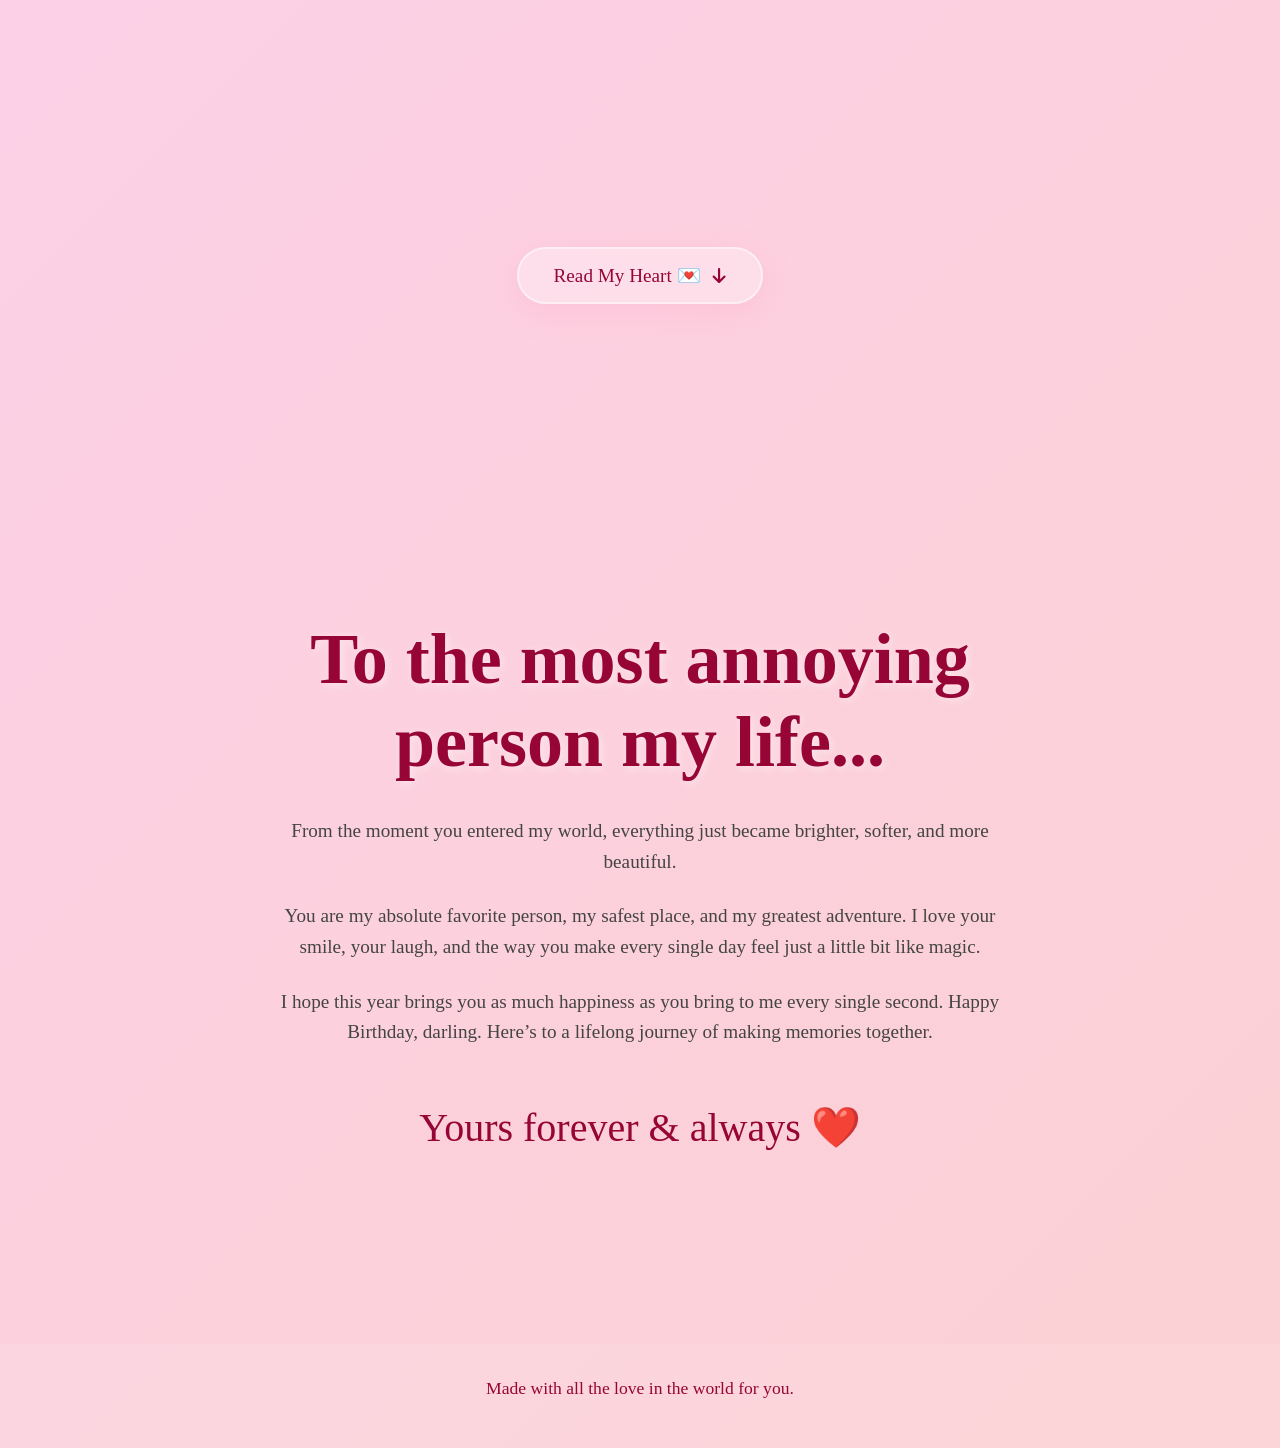
==== commit 7f37fa56: "Review changes" ====
--- a/index.html
+++ b/index.html
@@ -1,22 +1,25 @@
 <!DOCTYPE html>
 <html lang="en">
+
 <head>
     <meta charset="UTF-8">
     <meta name="viewport" content="width=device-width, initial-scale=1.0">
     <title>Happy Birthday ❤️</title>
-    
+
     <!-- Fonts: Dancing Script for cute headers, Poppins for clean modern text -->
     <link rel="preconnect" href="https://fonts.googleapis.com">
     <link rel="preconnect" href="https://fonts.gstatic.com" crossorigin>
-    <link href="https://fonts.googleapis.com/css2?family=Dancing+Script:wght@600;700&family=Poppins:wght@300;400;500;600&display=swap" rel="stylesheet">
-    
+    <link rel="preload" href="https://fonts.googleapis.com/css2?family=Poppins..." as="style">
+    <link href="https://fonts.googleapis.com/css2?family=Poppins..." rel="stylesheet">
+
     <!-- Icons -->
     <link rel="stylesheet" href="https://cdnjs.cloudflare.com/ajax/libs/font-awesome/6.4.0/css/all.min.css">
-    
+
     <link rel="stylesheet" href="style.css">
 </head>
+
 <body>
-    
+
     <!-- Canvas for Confetti -->
     <canvas id="confettiCanvas"></canvas>
 
@@ -31,10 +34,10 @@
 
     <!-- Background Enhancement GIFs -->
     <div class="background-gifs">
-        <img src="./GIF/bear_gif_1.gif" alt="Cute Bear 1" class="bg-gif gif-1">
-        <img src="./GIF/bear_gif_2.gif" alt="Cute Bear 2" class="bg-gif gif-2">
-        <img src="./GIF/bear_gif_1.gif" alt="Cute Bear 3" class="bg-gif gif-3">
-        <img src="./GIF/bear_gif_3.gif" alt="Cute Bear 4" class="bg-gif gif-4">
+        <img src="./GIF/frame_22_delay-0.1s.jpg" alt="Cute Bear 1" class="bg-gif gif-1">
+        <img src="./GIF/frame_54_delay-0.1s.jpg" alt="Cute Bear 2" class="bg-gif gif-2">
+        <img src="./GIF/frame_59_delay-0.1s.jpg" alt="Cute Bear 3" class="bg-gif gif-3">
+        <img src="./GIF/frame_59_delay-0.1s.jpg" alt="Cute Bear 4" class="bg-gif gif-4">
     </div>
 
     <!-- Background Music & Toggle -->
@@ -49,7 +52,7 @@
     <header class="hero" id="home">
         <div class="hero-content">
             <div class="bear-container floating-bear">
-                <img src="./Images/img8.jpg" />
+                <img src="./Images/img8.jpg" width="300" height="300" fetchpriority="high" />
             </div>
             <h1 class="fade-in-up delay-1">Happy Birthday, Sweetheart ❤️</h1>
             <p class="fade-in-up delay-2 typing-effect">Every moment with you is magic...</p>
@@ -68,7 +71,7 @@
             <h2 class="section-title">A Million Beautiful Memories ✨</h2>
             <div class="gallery-grid">
                 <!-- Image Cards -->
-                 
+
                 <div class="gallery-card glass-panel">
                     <img src="./Images/pexels-teodorapopa-30674062.jpg" alt="Memory 1">
                     <div class="card-overlay"><span>That first trip 🌅</span></div>
@@ -93,15 +96,15 @@
                     <img src="./Images/pexels-teodorapopa-30674062.jpg" alt="Memory 6">
                     <div class="card-overlay"><span>Our best adventure 🎈</span></div>
                 </div>
-                </div>
-                </div>
             </div>
-            
-            <div style="text-align: center; margin-top: 40px;">
-                <button id="toBouquetBtn" class="cta-button glass-panel reveal">
-                    See Something Special 🌸 <i class="fas fa-arrow-down" style="margin-left: 8px; font-size: 0.9em;"></i>
-                </button>
-            </div>
+        </div>
+        </div>
+
+        <div style="text-align: center; margin-top: 40px;">
+            <button id="toBouquetBtn" class="cta-button glass-panel reveal">
+                See Something Special 🌸 <i class="fas fa-arrow-down" style="margin-left: 8px; font-size: 0.9em;"></i>
+            </button>
+        </div>
         </div>
     </section>
 
@@ -110,12 +113,13 @@
         <div class="container">
             <h2 class="section-title">A Digital Bouquet Just For You 💐</h2>
             <div class="bouquet-container glass-panel scale-bounce-slow">
-                <iframe src="https://digibouquet.vercel.app/bouquet/6a4440ef-b07d-4b3e-8955-f82f574a0d7e" title="Digital Bouquet" allowfullscreen></iframe>
+                <iframe src="https://digibouquet.vercel.app/bouquet/6a4440ef-b07d-4b3e-8955-f82f574a0d7e"
+                    title="Digital Bouquet" allowfullscreen></iframe>
             </div>
             <!-- <p style="text-align: center; margin-top: 15px; margin-bottom: 20px; font-size: 0.9rem; opacity: 0.8;">
                 (Interact with the flowers above!)
             </p> -->
-            
+
             <div style="text-align: center; margin-top: 20rem;">
                 <button id="toMessageBtn" class="cta-button glass-panel reveal">
                     Read My Heart 💌 <i class="fas fa-arrow-down" style="margin-left: 8px; font-size: 0.9em;"></i>
@@ -135,13 +139,16 @@
                 <h2 class="message-title">To the most annoying person my life...</h2>
                 <div class="message-body">
                     <p>
-                        From the moment you entered my world, everything just became brighter, softer, and more beautiful. 
+                        From the moment you entered my world, everything just became brighter, softer, and more
+                        beautiful.
                     </p>
                     <p>
-                        You are my absolute favorite person, my safest place, and my greatest adventure. I love your smile, your laugh, and the way you make every single day feel just a little bit like magic. 
+                        You are my absolute favorite person, my safest place, and my greatest adventure. I love your
+                        smile, your laugh, and the way you make every single day feel just a little bit like magic.
                     </p>
                     <p>
-                        I hope this year brings you as much happiness as you bring to me every single second. Happy Birthday, darling. Here’s to a lifelong journey of making memories together.
+                        I hope this year brings you as much happiness as you bring to me every single second. Happy
+                        Birthday, darling. Here’s to a lifelong journey of making memories together.
                     </p>
                     <p class="signature">Yours forever & always ❤️</p>
                 </div>
@@ -155,4 +162,5 @@
 
     <script src="script.js"></script>
 </body>
-</html>
+
+</html>
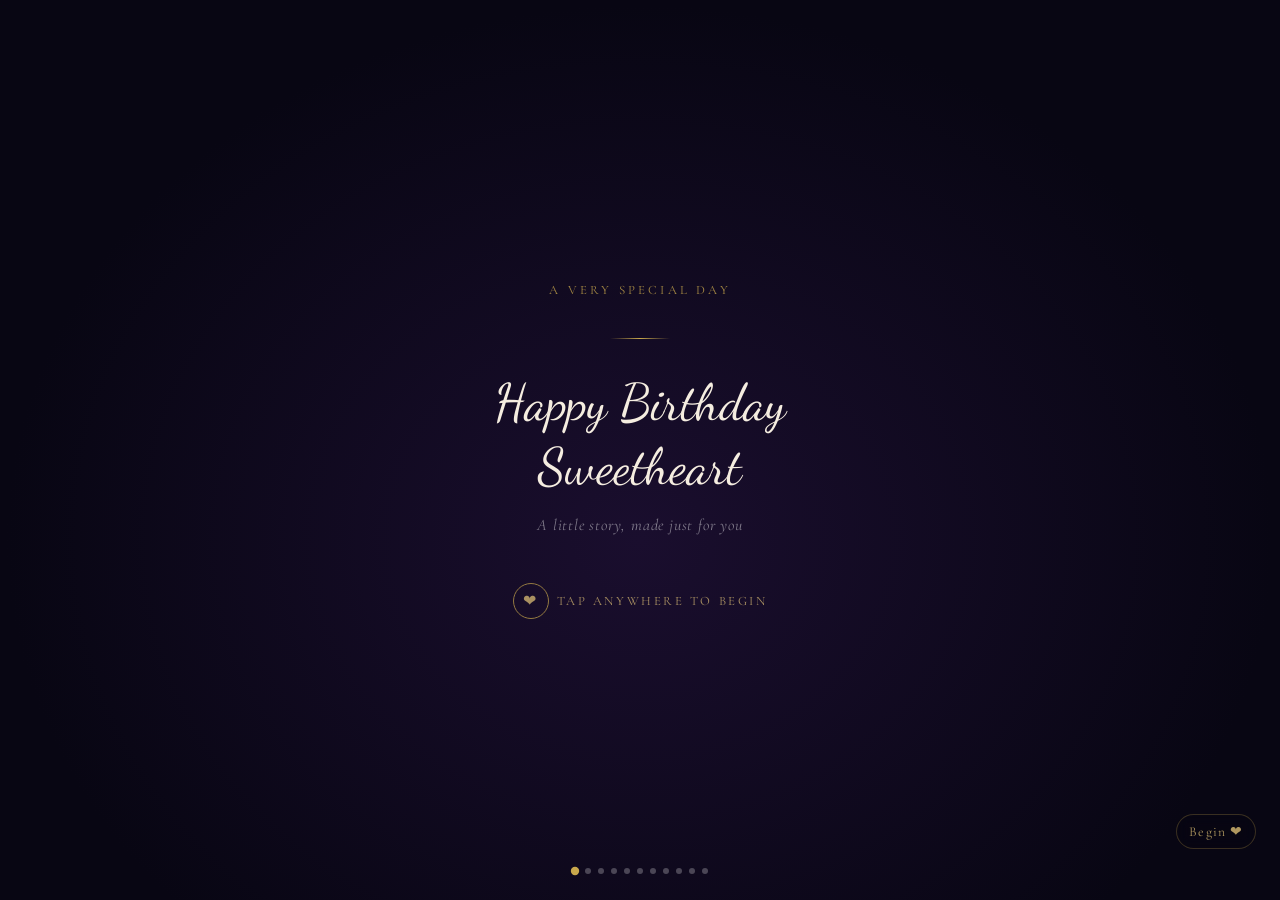
==== commit 49801748: "Test project" ====
--- a/index.html
+++ b/index.html
@@ -1,166 +1,688 @@
 <!DOCTYPE html>
 <html lang="en">
-
 <head>
-    <meta charset="UTF-8">
-    <meta name="viewport" content="width=device-width, initial-scale=1.0">
-    <title>Happy Birthday ❤️</title>
-
-    <!-- Fonts: Dancing Script for cute headers, Poppins for clean modern text -->
-    <link rel="preconnect" href="https://fonts.googleapis.com">
-    <link rel="preconnect" href="https://fonts.gstatic.com" crossorigin>
-    <link rel="preload" href="https://fonts.googleapis.com/css2?family=Poppins..." as="style">
-    <link href="https://fonts.googleapis.com/css2?family=Poppins..." rel="stylesheet">
-
-    <!-- Icons -->
-    <link rel="stylesheet" href="https://cdnjs.cloudflare.com/ajax/libs/font-awesome/6.4.0/css/all.min.css">
-
-    <link rel="stylesheet" href="style.css">
+<meta charset="UTF-8">
+<meta name="viewport" content="width=device-width, initial-scale=1.0, maximum-scale=1.0, user-scalable=no">
+<title>Happy Birthday, Sweetheart ❤️</title>
+<link href="https://fonts.googleapis.com/css2?family=Playfair+Display:ital,wght@0,400;0,700;1,400&family=Cormorant+Garamond:ital,wght@0,300;0,400;1,300;1,400&family=Dancing+Script:wght@600&display=swap" rel="stylesheet">
+<style>
+  *, *::before, *::after { box-sizing: border-box; margin: 0; padding: 0; }
+
+  :root {
+    --midnight: #080613;
+    --deep: #0f0c20;
+    --gold: #c9a84c;
+    --gold-light: #e8c97a;
+    --rose: #e8b4b8;
+    --rose-deep: #c87080;
+    --cream: #f5ede0;
+    --white: #ffffff;
+    --muted: rgba(255,255,255,0.45);
+  }
+
+  html, body {
+    width: 100%; height: 100%;
+    overflow: hidden;
+    background: var(--midnight);
+    font-family: 'Cormorant Garamond', Georgia, serif;
+    color: var(--cream);
+    -webkit-tap-highlight-color: transparent;
+    touch-action: none;
+    user-select: none;
+  }
+
+  /* ── STAGE ── */
+  #stage {
+    position: fixed; inset: 0;
+    display: flex; align-items: stretch;
+    width: 100%; height: 100%;
+    will-change: transform;
+    transition: transform 0.55s cubic-bezier(0.77,0,0.175,1);
+  }
+
+  /* ── SECTION ── */
+  .scene {
+    flex: 0 0 100vw;
+    width: 100vw; height: 100%;
+    position: relative;
+    overflow: hidden;
+    display: flex; flex-direction: column;
+    align-items: center; justify-content: center;
+    padding: 2rem 1.5rem;
+  }
+
+  /* ─── STARS CANVAS ─── */
+  #stars { position: fixed; inset: 0; pointer-events: none; z-index: 0; }
+
+  /* ─── PROGRESS DOTS ─── */
+  #dots {
+    position: fixed; bottom: 1.6rem; left: 50%; transform: translateX(-50%);
+    display: flex; gap: 7px; z-index: 100;
+  }
+  .dot {
+    width: 6px; height: 6px; border-radius: 50%;
+    background: rgba(255,255,255,0.25);
+    transition: all 0.4s ease;
+  }
+  .dot.active { background: var(--gold); transform: scale(1.4); }
+
+  /* ─── NEXT FLOAT ─── */
+  #next-btn {
+    position: fixed; bottom: 3.2rem; right: 1.5rem;
+    font-family: 'Cormorant Garamond', serif;
+    font-size: 0.85rem; letter-spacing: 0.08em;
+    color: var(--gold-light);
+    opacity: 0.75;
+    cursor: pointer; z-index: 100;
+    padding: 0.5rem 0.75rem;
+    border: 0.5px solid rgba(201,168,76,0.35);
+    border-radius: 20px;
+    backdrop-filter: blur(6px);
+    background: rgba(8,6,19,0.4);
+    transition: opacity 0.3s, transform 0.3s;
+  }
+  #next-btn:active { transform: scale(0.93); opacity: 1; }
+  #next-btn.hidden { opacity: 0; pointer-events: none; }
+
+  /* ─── PREV FLOAT ─── */
+  #prev-btn {
+    position: fixed; bottom: 3.2rem; left: 1.5rem;
+    font-family: 'Cormorant Garamond', serif;
+    font-size: 0.85rem; letter-spacing: 0.08em;
+    color: rgba(255,255,255,0.35);
+    opacity: 0.6;
+    cursor: pointer; z-index: 100;
+    padding: 0.5rem 0.75rem;
+    border: 0.5px solid rgba(255,255,255,0.15);
+    border-radius: 20px;
+    backdrop-filter: blur(6px);
+    background: rgba(8,6,19,0.3);
+    transition: opacity 0.3s, transform 0.3s;
+  }
+  #prev-btn:active { transform: scale(0.93); }
+  #prev-btn.hidden { opacity: 0; pointer-events: none; }
+
+  /* ─── SCENE 0 — LANDING ─── */
+  #scene-0 { cursor: pointer; }
+  .landing-bg {
+    position: absolute; inset: 0;
+    background: radial-gradient(ellipse at 50% 60%, #1a0e2e 0%, #080613 70%);
+  }
+  .landing-center { position: relative; z-index: 2; text-align: center; }
+  .landing-date {
+    font-family: 'Cormorant Garamond', serif;
+    font-size: 0.8rem; letter-spacing: 0.25em;
+    text-transform: uppercase; color: var(--gold);
+    margin-bottom: 2.5rem; opacity: 0.8;
+  }
+  .landing-title {
+    font-family: 'Dancing Script', cursive;
+    font-size: clamp(2.4rem, 10vw, 3.2rem);
+    color: var(--cream); line-height: 1.25;
+    margin-bottom: 1rem;
+  }
+  .landing-sub {
+    font-family: 'Cormorant Garamond', serif;
+    font-size: 1rem; font-style: italic;
+    color: var(--muted); letter-spacing: 0.05em;
+    margin-bottom: 3rem;
+  }
+  .tap-hint {
+    display: inline-flex; align-items: center; gap: 0.5rem;
+    font-size: 0.8rem; letter-spacing: 0.2em; text-transform: uppercase;
+    color: var(--gold-light); opacity: 0.7;
+    animation: pulse-hint 2.2s ease-in-out infinite;
+  }
+  .tap-ring {
+    width: 36px; height: 36px; border-radius: 50%;
+    border: 1px solid var(--gold);
+    display: flex; align-items: center; justify-content: center;
+    font-size: 1rem;
+    animation: ring-pulse 2.2s ease-in-out infinite;
+  }
+  @keyframes pulse-hint { 0%,100%{opacity:0.5} 50%{opacity:1} }
+  @keyframes ring-pulse { 0%,100%{transform:scale(1);opacity:0.6} 50%{transform:scale(1.15);opacity:1} }
+
+  .gold-line {
+    width: 60px; height: 1px;
+    background: linear-gradient(90deg, transparent, var(--gold), transparent);
+    margin: 0 auto 2rem;
+  }
+
+  /* floating petals on landing */
+  .petal {
+    position: absolute; pointer-events: none;
+    font-size: 1rem; opacity: 0;
+    animation: fall linear infinite;
+  }
+  @keyframes fall {
+    0% { transform: translateY(-10%) rotate(0deg); opacity: 0; }
+    10% { opacity: 0.5; }
+    90% { opacity: 0.3; }
+    100% { transform: translateY(110vh) rotate(360deg); opacity: 0; }
+  }
+
+  /* ─── SCENE 1 — HERO ─── */
+  #scene-1 {
+    background: linear-gradient(160deg, #100820 0%, #0d0618 50%, #150a22 100%);
+  }
+  .hero-img-wrap {
+    width: 130px; height: 130px; border-radius: 50%;
+    overflow: hidden; margin-bottom: 1.5rem;
+    border: 2px solid rgba(201,168,76,0.4);
+    box-shadow: 0 0 40px rgba(201,168,76,0.15);
+    position: relative; z-index: 1;
+  }
+  .hero-img-wrap img { width: 100%; height: 100%; object-fit: cover; }
+  .hero-name {
+    font-family: 'Playfair Display', serif; font-style: italic;
+    font-size: clamp(1.8rem, 7vw, 2.5rem);
+    color: var(--cream); text-align: center;
+    line-height: 1.2; margin-bottom: 0.6rem; position: relative; z-index: 1;
+  }
+  .hero-tagline {
+    font-size: 1rem; font-style: italic; color: var(--muted);
+    text-align: center; margin-bottom: 1.5rem; position: relative; z-index: 1;
+  }
+  .bear-row {
+    display: flex; gap: 0.5rem; justify-content: center;
+    position: relative; z-index: 1;
+  }
+  .bear-row img {
+    width: 52px; height: 52px; border-radius: 50%; object-fit: cover;
+    border: 1.5px solid rgba(201,168,76,0.3);
+  }
+  .scene-num {
+    position: absolute; top: 1.8rem; right: 1.5rem;
+    font-size: 0.7rem; letter-spacing: 0.2em;
+    color: rgba(201,168,76,0.4); text-transform: uppercase;
+  }
+
+  /* ─── SCENE 2-7 — MEMORIES ─── */
+  .memory-scene {
+    background: linear-gradient(145deg, #0e0a1e 0%, #0a0715 100%);
+  }
+  .mem-tag {
+    font-size: 0.7rem; letter-spacing: 0.22em; text-transform: uppercase;
+    color: var(--gold); margin-bottom: 0.6rem; opacity: 0.8;
+  }
+  .mem-photo {
+    width: 100%; max-width: 320px;
+    aspect-ratio: 4/3; border-radius: 12px;
+    overflow: hidden; margin-bottom: 1.25rem;
+    border: 1px solid rgba(201,168,76,0.2);
+    box-shadow: 0 12px 40px rgba(0,0,0,0.5);
+  }
+  .mem-photo img { width: 100%; height: 100%; object-fit: cover; }
+  .mem-emoji { font-size: 2.2rem; margin-bottom: 0.7rem; display: block; text-align: center; }
+  .mem-caption {
+    font-family: 'Playfair Display', serif; font-style: italic;
+    font-size: clamp(1.3rem, 5.5vw, 1.7rem);
+    color: var(--cream); text-align: center; line-height: 1.35;
+    margin-bottom: 0.5rem;
+  }
+  .mem-sub {
+    font-size: 0.9rem; color: var(--muted); text-align: center;
+    font-style: italic;
+  }
+  .mem-counter {
+    position: absolute; top: 1.8rem; left: 1.5rem;
+    font-size: 0.7rem; letter-spacing: 0.18em; color: var(--gold); opacity: 0.55;
+  }
+
+  /* decorative corner */
+  .corner-deco {
+    position: absolute; bottom: 5.5rem; right: 1.5rem;
+    font-size: 1.4rem; opacity: 0.12;
+  }
+
+  /* ─── SCENE 8 — LETTER ─── */
+  #scene-8 {
+    background: linear-gradient(170deg, #0e0820 0%, #100a1a 100%);
+    align-items: flex-start; justify-content: flex-start;
+    padding: 2.5rem 1.75rem 5rem;
+    overflow: hidden;
+  }
+  .letter-inner {
+    width: 100%; height: 100%;
+    display: flex; flex-direction: column;
+    justify-content: center; overflow: hidden;
+  }
+  .letter-label {
+    font-size: 0.7rem; letter-spacing: 0.25em; text-transform: uppercase;
+    color: var(--gold); margin-bottom: 1.2rem; opacity: 0.7;
+  }
+  .letter-to {
+    font-family: 'Dancing Script', cursive;
+    font-size: clamp(1.5rem, 6vw, 2rem);
+    color: var(--rose); margin-bottom: 1.2rem; line-height: 1.3;
+  }
+  .letter-body {
+    font-size: clamp(0.95rem, 3.8vw, 1.1rem);
+    line-height: 1.85; color: rgba(245,237,224,0.8);
+    font-style: italic; font-weight: 300;
+  }
+  .letter-sign {
+    font-family: 'Dancing Script', cursive;
+    font-size: 1.4rem; color: var(--gold-light);
+    margin-top: 1.5rem;
+  }
+  .letter-divider {
+    width: 40px; height: 1px;
+    background: linear-gradient(90deg, var(--gold), transparent);
+    margin: 1.1rem 0;
+  }
+
+  /* ─── SCENE 9 — BOUQUET ─── */
+  #scene-9 {
+    background: radial-gradient(ellipse at 50% 40%, #1a0e2e 0%, #080613 65%);
+  }
+  .bouquet-wrap { position: relative; z-index: 1; text-align: center; }
+  .bouquet-flowers { font-size: 3.5rem; margin-bottom: 1rem; display: block; line-height: 1; }
+  .bouquet-title {
+    font-family: 'Playfair Display', serif; font-style: italic;
+    font-size: clamp(1.5rem, 6vw, 2rem);
+    color: var(--cream); margin-bottom: 0.75rem;
+  }
+  .bouquet-poem {
+    font-size: 1rem; line-height: 1.9; color: var(--muted);
+    font-style: italic; max-width: 280px; margin: 0 auto 1.5rem;
+  }
+  .bouquet-hearts { font-size: 1.3rem; letter-spacing: 0.4em; opacity: 0.6; }
+
+  /* ─── SCENE 10 — FINALE ─── */
+  #scene-10 {
+    background: radial-gradient(ellipse at 50% 50%, #1e0d30 0%, #080613 70%);
+    cursor: default;
+  }
+  .finale-wrap { text-align: center; position: relative; z-index: 2; }
+  .finale-big {
+    font-family: 'Dancing Script', cursive;
+    font-size: clamp(2.5rem, 12vw, 4rem);
+    color: var(--gold-light); line-height: 1.15; margin-bottom: 0.5rem;
+  }
+  .finale-sub {
+    font-family: 'Playfair Display', serif; font-style: italic;
+    font-size: 1.1rem; color: var(--muted); margin-bottom: 2rem;
+  }
+  .confetti-burst { font-size: 2rem; margin-bottom: 1rem; display: block; animation: burst 1.5s ease-out; }
+  @keyframes burst { 0%{transform:scale(0) rotate(-20deg);opacity:0} 60%{transform:scale(1.2) rotate(5deg);opacity:1} 100%{transform:scale(1) rotate(0);opacity:1} }
+  .finale-made {
+    font-size: 0.75rem; letter-spacing: 0.18em; text-transform: uppercase;
+    color: rgba(255,255,255,0.2); position: absolute; bottom: 5rem; left: 50%; transform: translateX(-50%);
+    white-space: nowrap;
+  }
+
+  /* ─── GLOBAL ANIM ─── */
+  .scene-enter { animation: sceneIn 0.65s ease forwards; }
+  @keyframes sceneIn { from{opacity:0;transform:scale(0.97)} to{opacity:1;transform:scale(1)} }
+
+  /* gold shimmer text */
+  .shimmer {
+    background: linear-gradient(90deg, var(--gold) 0%, var(--gold-light) 40%, var(--gold) 80%);
+    background-size: 200% auto;
+    -webkit-background-clip: text; -webkit-text-fill-color: transparent;
+    background-clip: text;
+    animation: shimmer 3s linear infinite;
+  }
+  @keyframes shimmer { to { background-position: 200% center; } }
+
+  /* floating heart decoration */
+  .float-heart {
+    display: inline-block;
+    animation: float-up 3s ease-in-out infinite;
+  }
+  @keyframes float-up { 0%,100%{transform:translateY(0)} 50%{transform:translateY(-8px)} }
+
+  /* Glow ring for hero portrait */
+  @keyframes glow-ring { 0%,100%{box-shadow:0 0 20px rgba(201,168,76,0.1),0 0 60px rgba(201,168,76,0.05)} 50%{box-shadow:0 0 30px rgba(201,168,76,0.25),0 0 80px rgba(201,168,76,0.12)} }
+  .hero-img-wrap { animation: glow-ring 3.5s ease-in-out infinite; }
+
+  /* swipe hint on landing */
+  .swipe-hint {
+    position: absolute; bottom: 5.5rem; left: 50%; transform: translateX(-50%);
+    font-size: 0.7rem; letter-spacing: 0.18em; text-transform: uppercase;
+    color: rgba(255,255,255,0.2);
+    animation: fade-swipe 2.5s ease-in-out 3s infinite;
+    opacity: 0;
+  }
+  @keyframes fade-swipe { 0%,100%{opacity:0} 40%,60%{opacity:1} }
+</style>
 </head>
-
 <body>
 
-    <!-- Canvas for Confetti -->
-    <canvas id="confettiCanvas"></canvas>
-
-    <!-- Floating Background Shapes -->
-    <div class="floating-shapes">
-        <div class="shape heart-shape"><i class="fas fa-heart"></i></div>
-        <div class="shape sparkle-shape"><i class="fas fa-sparkles"></i></div>
-        <div class="shape sparkle-shape"><i class="fas fa-sparkles"></i></div>
-        <div class="shape heart-shape"><i class="fas fa-heart"></i></div>
-        <div class="shape heart-shape"><i class="fas fa-heart"></i></div>
-    </div>
-
-    <!-- Background Enhancement GIFs -->
-    <div class="background-gifs">
-        <img src="./GIF/frame_22_delay-0.1s.jpg" alt="Cute Bear 1" class="bg-gif gif-1">
-        <img src="./GIF/frame_54_delay-0.1s.jpg" alt="Cute Bear 2" class="bg-gif gif-2">
-        <img src="./GIF/frame_59_delay-0.1s.jpg" alt="Cute Bear 3" class="bg-gif gif-3">
-        <img src="./GIF/frame_59_delay-0.1s.jpg" alt="Cute Bear 4" class="bg-gif gif-4">
-    </div>
-
-    <!-- Background Music & Toggle -->
-    <audio id="bgMusic" loop>
-        <source src="./Music/Blue-Yung-Kai.mp3" type="audio/mpeg">
-    </audio>
-    <button id="musicToggle" class="music-toggle glass-panel" title="Play/Pause Music">
-        <i class="fas fa-music"></i>
-    </button>
-
-    <!-- HERO SECTION -->
-    <header class="hero" id="home">
-        <div class="hero-content">
-            <div class="bear-container floating-bear">
-                <img src="./Images/img8.jpg" width="300" height="300" fetchpriority="high" />
-            </div>
-            <h1 class="fade-in-up delay-1">Happy Birthday, Sweetheart ❤️</h1>
-            <p class="fade-in-up delay-2 typing-effect">Every moment with you is magic...</p>
-            <button id="startBtn" class="cta-button fade-in-up delay-3 glass-panel">
-                Start the Celebration 🎉
-            </button>
-        </div>
-        <div class="scroll-indicator fade-in-up delay-4">
-            <i class="fas fa-chevron-down"></i>
-        </div>
-    </header>
-
-    <!-- GALLERY SECTION -->
-    <section class="gallery" id="gallery">
-        <div class="container reveal">
-            <h2 class="section-title">A Million Beautiful Memories ✨</h2>
-            <div class="gallery-grid">
-                <!-- Image Cards -->
-
-                <div class="gallery-card glass-panel">
-                    <img src="./Images/pexels-teodorapopa-30674062.jpg" alt="Memory 1">
-                    <div class="card-overlay"><span>That first trip 🌅</span></div>
-                </div>
-                <div class="gallery-card glass-panel">
-                    <img src="./Images/pexels-teodorapopa-30674062.jpg" alt="Memory 2">
-                    <div class="card-overlay"><span>Your gorgeous smile 💕</span></div>
-                </div>
-                <div class="gallery-card glass-panel">
-                    <img src="./Images/pexels-teodorapopa-30674062.jpg" alt="Memory 3">
-                    <div class="card-overlay"><span>Cozy winters ☕</span></div>
-                </div>
-                <div class="gallery-card glass-panel">
-                    <img src="./Images/pexels-teodorapopa-30674062.jpg" alt="Memory 4">
-                    <div class="card-overlay"><span>Holding hands forever 🤝</span></div>
-                </div>
-                <div class="gallery-card glass-panel">
-                    <img src="./Images/pexels-teodorapopa-30674062.jpg" alt="Memory 5">
-                    <div class="card-overlay"><span>Late night rides 🌃</span></div>
-                </div>
-                <div class="gallery-card glass-panel">
-                    <img src="./Images/pexels-teodorapopa-30674062.jpg" alt="Memory 6">
-                    <div class="card-overlay"><span>Our best adventure 🎈</span></div>
-                </div>
-            </div>
-        </div>
-        </div>
-
-        <div style="text-align: center; margin-top: 40px;">
-            <button id="toBouquetBtn" class="cta-button glass-panel reveal">
-                See Something Special 🌸 <i class="fas fa-arrow-down" style="margin-left: 8px; font-size: 0.9em;"></i>
-            </button>
-        </div>
-        </div>
-    </section>
-
-    <!-- BOUQUET SECTION -->
-    <section class="bouquet-section reveal" id="bouquet">
-        <div class="container">
-            <h2 class="section-title">A Digital Bouquet Just For You 💐</h2>
-            <div class="bouquet-container glass-panel scale-bounce-slow">
-                <iframe src="https://digibouquet.vercel.app/bouquet/6a4440ef-b07d-4b3e-8955-f82f574a0d7e"
-                    title="Digital Bouquet" allowfullscreen></iframe>
-            </div>
-            <!-- <p style="text-align: center; margin-top: 15px; margin-bottom: 20px; font-size: 0.9rem; opacity: 0.8;">
-                (Interact with the flowers above!)
-            </p> -->
-
-            <div style="text-align: center; margin-top: 20rem;">
-                <button id="toMessageBtn" class="cta-button glass-panel reveal">
-                    Read My Heart 💌 <i class="fas fa-arrow-down" style="margin-left: 8px; font-size: 0.9em;"></i>
-                </button>
-            </div>
-        </div>
-    </section>
-
-    <!-- SPECIAL MESSAGE SECTION -->
-    <section class="message-section reveal" id="message">
-        <div class="container">
-            <div class="glass-card big-glass-card">
-                <!-- Magical decorative bear/icons -->
-                <div class="message-decoration scale-bounce">
-                    <i class="fas fa-envelope-open-heart"></i>
-                </div>
-                <h2 class="message-title">To the most annoying person my life...</h2>
-                <div class="message-body">
-                    <p>
-                        From the moment you entered my world, everything just became brighter, softer, and more
-                        beautiful.
-                    </p>
-                    <p>
-                        You are my absolute favorite person, my safest place, and my greatest adventure. I love your
-                        smile, your laugh, and the way you make every single day feel just a little bit like magic.
-                    </p>
-                    <p>
-                        I hope this year brings you as much happiness as you bring to me every single second. Happy
-                        Birthday, darling. Here’s to a lifelong journey of making memories together.
-                    </p>
-                    <p class="signature">Yours forever & always ❤️</p>
-                </div>
-            </div>
-        </div>
-    </section>
-
-    <footer class="footer">
-        <p>Made with all the love in the world for you.</p>
-    </footer>
-
-    <script src="script.js"></script>
+<canvas id="stars"></canvas>
+
+<!-- PROGRESS DOTS -->
+<div id="dots"></div>
+
+<!-- NAV BUTTONS -->
+<div id="prev-btn" class="hidden">← Back</div>
+<div id="next-btn">Next ❤</div>
+
+<!-- ════════════════════════════════════════════════════
+     STAGE — all scenes side by side horizontally
+════════════════════════════════════════════════════ -->
+<div id="stage">
+
+  <!-- 0 · LANDING -->
+  <div class="scene" id="scene-0">
+    <div class="landing-bg"></div>
+
+    <!-- petals injected by JS -->
+
+    <div class="landing-center">
+      <div class="landing-date">A Very Special Day</div>
+      <div class="gold-line"></div>
+      <div class="landing-title">Happy Birthday<br>Sweetheart</div>
+      <div class="landing-sub">A little story, made just for you</div>
+      <div class="tap-hint">
+        <div class="tap-ring">❤</div>
+        Tap anywhere to begin
+      </div>
+    </div>
+
+    <div class="swipe-hint">or swipe left to start</div>
+  </div>
+
+  <!-- 1 · HERO -->
+  <div class="scene" id="scene-1">
+    <span class="scene-num">01 / 10</span>
+    <div class="hero-img-wrap">
+      <img src="https://ronit1161.github.io/madam-ji-ka-birthday/Images/img8.jpg" alt="You" onerror="this.style.background='linear-gradient(135deg,#2a1040,#1a0828)';this.style.display='block'">
+    </div>
+    <h1 class="hero-name">Happy Birthday,<br>Sweetheart ❤️</h1>
+    <p class="hero-tagline">Every moment with you is magic…</p>
+    <div class="gold-line" style="margin-bottom:1.2rem"></div>
+    <div class="bear-row">
+      <img src="https://ronit1161.github.io/madam-ji-ka-birthday/GIF/frame_22_delay-0.1s.jpg" alt="">
+      <img src="https://ronit1161.github.io/madam-ji-ka-birthday/GIF/frame_54_delay-0.1s.jpg" alt="">
+      <img src="https://ronit1161.github.io/madam-ji-ka-birthday/GIF/frame_59_delay-0.1s.jpg" alt="">
+    </div>
+  </div>
+
+  <!-- 2 · MEMORY 1 -->
+  <div class="scene memory-scene" id="scene-2">
+    <span class="mem-counter">Memory 01</span>
+    <span class="scene-num">02 / 10</span>
+    <div class="mem-tag">A Million Beautiful Memories</div>
+    <div class="mem-photo">
+      <img src="https://ronit1161.github.io/madam-ji-ka-birthday/Images/pexels-teodorapopa-30674062.jpg" alt="That first trip" onerror="this.parentElement.style.background='linear-gradient(135deg,#1a0828,#0d0520)'">
+    </div>
+    <span class="mem-emoji">🌅</span>
+    <h2 class="mem-caption">That first trip</h2>
+    <p class="mem-sub">where everything felt new & golden</p>
+    <div class="corner-deco">✦</div>
+  </div>
+
+  <!-- 3 · MEMORY 2 -->
+  <div class="scene memory-scene" id="scene-3">
+    <span class="mem-counter">Memory 02</span>
+    <span class="scene-num">03 / 10</span>
+    <div class="mem-tag">A Million Beautiful Memories</div>
+    <div class="mem-photo">
+      <img src="https://ronit1161.github.io/madam-ji-ka-birthday/Images/pexels-teodorapopa-30674062.jpg" alt="Your gorgeous smile" onerror="this.parentElement.style.background='linear-gradient(135deg,#1a0828,#0d0520)'">
+    </div>
+    <span class="mem-emoji">💕</span>
+    <h2 class="mem-caption">Your gorgeous smile</h2>
+    <p class="mem-sub">the one that stopped me in my tracks</p>
+    <div class="corner-deco">✦</div>
+  </div>
+
+  <!-- 4 · MEMORY 3 -->
+  <div class="scene memory-scene" id="scene-4">
+    <span class="mem-counter">Memory 03</span>
+    <span class="scene-num">04 / 10</span>
+    <div class="mem-tag">A Million Beautiful Memories</div>
+    <div class="mem-photo">
+      <img src="https://ronit1161.github.io/madam-ji-ka-birthday/Images/pexels-teodorapopa-30674062.jpg" alt="Cozy winters" onerror="this.parentElement.style.background='linear-gradient(135deg,#1a0828,#0d0520)'">
+    </div>
+    <span class="mem-emoji">☕</span>
+    <h2 class="mem-caption">Cozy winters</h2>
+    <p class="mem-sub">warm cups, warm hearts</p>
+    <div class="corner-deco">✦</div>
+  </div>
+
+  <!-- 5 · MEMORY 4 -->
+  <div class="scene memory-scene" id="scene-5">
+    <span class="mem-counter">Memory 04</span>
+    <span class="scene-num">05 / 10</span>
+    <div class="mem-tag">A Million Beautiful Memories</div>
+    <div class="mem-photo">
+      <img src="https://ronit1161.github.io/madam-ji-ka-birthday/Images/pexels-teodorapopa-30674062.jpg" alt="Holding hands" onerror="this.parentElement.style.background='linear-gradient(135deg,#1a0828,#0d0520)'">
+    </div>
+    <span class="mem-emoji">🤝</span>
+    <h2 class="mem-caption">Holding hands forever</h2>
+    <p class="mem-sub">the safest place I know</p>
+    <div class="corner-deco">✦</div>
+  </div>
+
+  <!-- 6 · MEMORY 5 -->
+  <div class="scene memory-scene" id="scene-6">
+    <span class="mem-counter">Memory 05</span>
+    <span class="scene-num">06 / 10</span>
+    <div class="mem-tag">A Million Beautiful Memories</div>
+    <div class="mem-photo">
+      <img src="https://ronit1161.github.io/madam-ji-ka-birthday/Images/pexels-teodorapopa-30674062.jpg" alt="Late night rides" onerror="this.parentElement.style.background='linear-gradient(135deg,#1a0828,#0d0520)'">
+    </div>
+    <span class="mem-emoji">🌃</span>
+    <h2 class="mem-caption">Late night rides</h2>
+    <p class="mem-sub">city lights & your laughter</p>
+    <div class="corner-deco">✦</div>
+  </div>
+
+  <!-- 7 · MEMORY 6 -->
+  <div class="scene memory-scene" id="scene-7">
+    <span class="mem-counter">Memory 06</span>
+    <span class="scene-num">07 / 10</span>
+    <div class="mem-tag">A Million Beautiful Memories</div>
+    <div class="mem-photo">
+      <img src="https://ronit1161.github.io/madam-ji-ka-birthday/Images/pexels-teodorapopa-30674062.jpg" alt="Our best adventure" onerror="this.parentElement.style.background='linear-gradient(135deg,#1a0828,#0d0520)'">
+    </div>
+    <span class="mem-emoji">🎈</span>
+    <h2 class="mem-caption">Our best adventure</h2>
+    <p class="mem-sub">every day is one with you</p>
+    <div class="corner-deco">✦</div>
+  </div>
+
+  <!-- 8 · LETTER -->
+  <div class="scene" id="scene-8">
+    <span class="scene-num">08 / 10</span>
+    <div class="letter-inner">
+      <div class="letter-label">💌 &nbsp; From the heart</div>
+      <div class="letter-to">To the most annoying person in my life…</div>
+      <div class="letter-divider"></div>
+      <p class="letter-body">
+        From the moment you entered my world, everything just became brighter, softer, and more beautiful.
+        <br><br>
+        You are my absolute favourite person, my safest place, and my greatest adventure. I love your smile, your laugh, and the way you make every single day feel just a little bit like magic.
+        <br><br>
+        I hope this year brings you as much happiness as you bring to me every single second.
+      </p>
+      <div class="letter-sign">Yours forever &amp; always ❤</div>
+    </div>
+  </div>
+
+  <!-- 9 · BOUQUET -->
+  <div class="scene" id="scene-9">
+    <span class="scene-num">09 / 10</span>
+    <div class="bouquet-wrap">
+      <span class="bouquet-flowers">🌸🌷🌹🌻🌼</span>
+      <div class="gold-line" style="margin-bottom:1.2rem"></div>
+      <h2 class="bouquet-title">A Digital Bouquet<br>Just For You</h2>
+      <p class="bouquet-poem">
+        Every flower for a reason,<br>
+        every petal whispers your name.<br>
+        You make every ordinary moment<br>
+        feel extraordinary.
+      </p>
+      <div class="bouquet-hearts">❤ &nbsp; ❤ &nbsp; ❤</div>
+    </div>
+  </div>
+
+  <!-- 10 · FINALE -->
+  <div class="scene" id="scene-10">
+    <div class="finale-wrap">
+      <span class="confetti-burst">🎉</span>
+      <div class="finale-big shimmer">Happy Birthday!</div>
+      <p class="finale-sub">Here's to a lifelong journey<br>of making memories together.</p>
+      <div class="gold-line" style="width:80px;margin-bottom:1.5rem"></div>
+      <span class="float-heart" style="font-size:2.5rem">❤️</span>
+    </div>
+    <div class="finale-made">Made with all the love in the world for you</div>
+  </div>
+
+</div><!-- /stage -->
+
+<script>
+(function(){
+  const TOTAL = 11;
+  let current = 0;
+  let locked = false;
+
+  const stage = document.getElementById('stage');
+  const dotsEl = document.getElementById('dots');
+  const nextBtn = document.getElementById('next-btn');
+  const prevBtn = document.getElementById('prev-btn');
+
+  // ─── BUILD DOTS ───
+  for(let i = 0; i < TOTAL; i++){
+    const d = document.createElement('div');
+    d.className = 'dot' + (i === 0 ? ' active' : '');
+    dotsEl.appendChild(d);
+  }
+  const allDots = dotsEl.querySelectorAll('.dot');
+
+  function updateDots(){
+    allDots.forEach((d,i) => d.classList.toggle('active', i === current));
+  }
+
+  function updateNav(){
+    prevBtn.classList.toggle('hidden', current === 0);
+    nextBtn.classList.toggle('hidden', current === TOTAL - 1);
+    nextBtn.textContent = current === 0 ? 'Begin ❤' : 'Next ❤';
+  }
+
+  // ─── GOTO ───
+  function goTo(idx){
+    if(locked || idx < 0 || idx >= TOTAL) return;
+    locked = true;
+    current = idx;
+    stage.style.transform = `translateX(${-current * 100}vw)`;
+    updateDots();
+    updateNav();
+    setTimeout(() => locked = false, 580);
+  }
+
+  // ─── BUTTONS ───
+  nextBtn.addEventListener('click', () => goTo(current + 1));
+  prevBtn.addEventListener('click', () => goTo(current - 1));
+
+  // ─── TAP LANDING ───
+  document.getElementById('scene-0').addEventListener('click', () => {
+    if(current === 0) goTo(1);
+  });
+
+  // ─── SWIPE / DRAG ───
+  let touchStartX = 0, touchStartY = 0, dragging = false;
+  let mouseStartX = 0, isDragging = false;
+
+  document.addEventListener('touchstart', e => {
+    touchStartX = e.touches[0].clientX;
+    touchStartY = e.touches[0].clientY;
+    dragging = true;
+  }, { passive: true });
+
+  document.addEventListener('touchmove', e => {
+    if(!dragging) return;
+    const dx = e.touches[0].clientX - touchStartX;
+    const dy = e.touches[0].clientY - touchStartY;
+    if(Math.abs(dx) > Math.abs(dy)) e.preventDefault();
+  }, { passive: false });
+
+  document.addEventListener('touchend', e => {
+    if(!dragging) return;
+    dragging = false;
+    const dx = e.changedTouches[0].clientX - touchStartX;
+    const dy = e.changedTouches[0].clientY - touchStartY;
+    if(Math.abs(dx) < Math.abs(dy) || Math.abs(dx) < 40) return;
+    if(dx < 0) goTo(current + 1);
+    else goTo(current - 1);
+  });
+
+  // mouse drag support (desktop preview)
+  document.addEventListener('mousedown', e => {
+    mouseStartX = e.clientX; isDragging = true;
+  });
+  document.addEventListener('mouseup', e => {
+    if(!isDragging) return; isDragging = false;
+    const dx = e.clientX - mouseStartX;
+    if(Math.abs(dx) < 50) return;
+    if(dx < 0) goTo(current + 1);
+    else goTo(current - 1);
+  });
+
+  // keyboard (desktop)
+  document.addEventListener('keydown', e => {
+    if(e.key === 'ArrowRight') goTo(current + 1);
+    if(e.key === 'ArrowLeft')  goTo(current - 1);
+  });
+
+  updateNav();
+
+  // ─── STARS CANVAS ───
+  const canvas = document.getElementById('stars');
+  const ctx = canvas.getContext('2d');
+  let stars = [];
+
+  function resizeCanvas(){
+    canvas.width = window.innerWidth;
+    canvas.height = window.innerHeight;
+    stars = [];
+    for(let i = 0; i < 120; i++){
+      stars.push({
+        x: Math.random() * canvas.width,
+        y: Math.random() * canvas.height,
+        r: Math.random() * 1.4 + 0.2,
+        a: Math.random(),
+        speed: Math.random() * 0.008 + 0.002,
+        phase: Math.random() * Math.PI * 2
+      });
+    }
+  }
+  resizeCanvas();
+  window.addEventListener('resize', resizeCanvas);
+
+  let raf;
+  function drawStars(t){
+    ctx.clearRect(0, 0, canvas.width, canvas.height);
+    stars.forEach(s => {
+      const alpha = 0.2 + 0.6 * (0.5 + 0.5 * Math.sin(t * s.speed + s.phase));
+      ctx.beginPath();
+      ctx.arc(s.x, s.y, s.r, 0, Math.PI * 2);
+      ctx.fillStyle = `rgba(255,255,220,${alpha})`;
+      ctx.fill();
+    });
+    raf = requestAnimationFrame(drawStars);
+  }
+  drawStars(0);
+
+  // ─── LANDING PETALS ───
+  const scene0 = document.getElementById('scene-0');
+  const petalChars = ['❤','✿','✦','·','˚'];
+  for(let i = 0; i < 14; i++){
+    const p = document.createElement('div');
+    p.className = 'petal';
+    p.textContent = petalChars[i % petalChars.length];
+    p.style.left = Math.random() * 100 + 'vw';
+    p.style.animationDuration = (6 + Math.random() * 8) + 's';
+    p.style.animationDelay = (Math.random() * 8) + 's';
+    p.style.fontSize = (0.6 + Math.random() * 0.8) + 'rem';
+    p.style.color = i % 3 === 0 ? 'rgba(201,168,76,0.5)' : 'rgba(232,180,184,0.4)';
+    scene0.appendChild(p);
+  }
+
+})();
+</script>
 </body>
-
-</html>+</html>
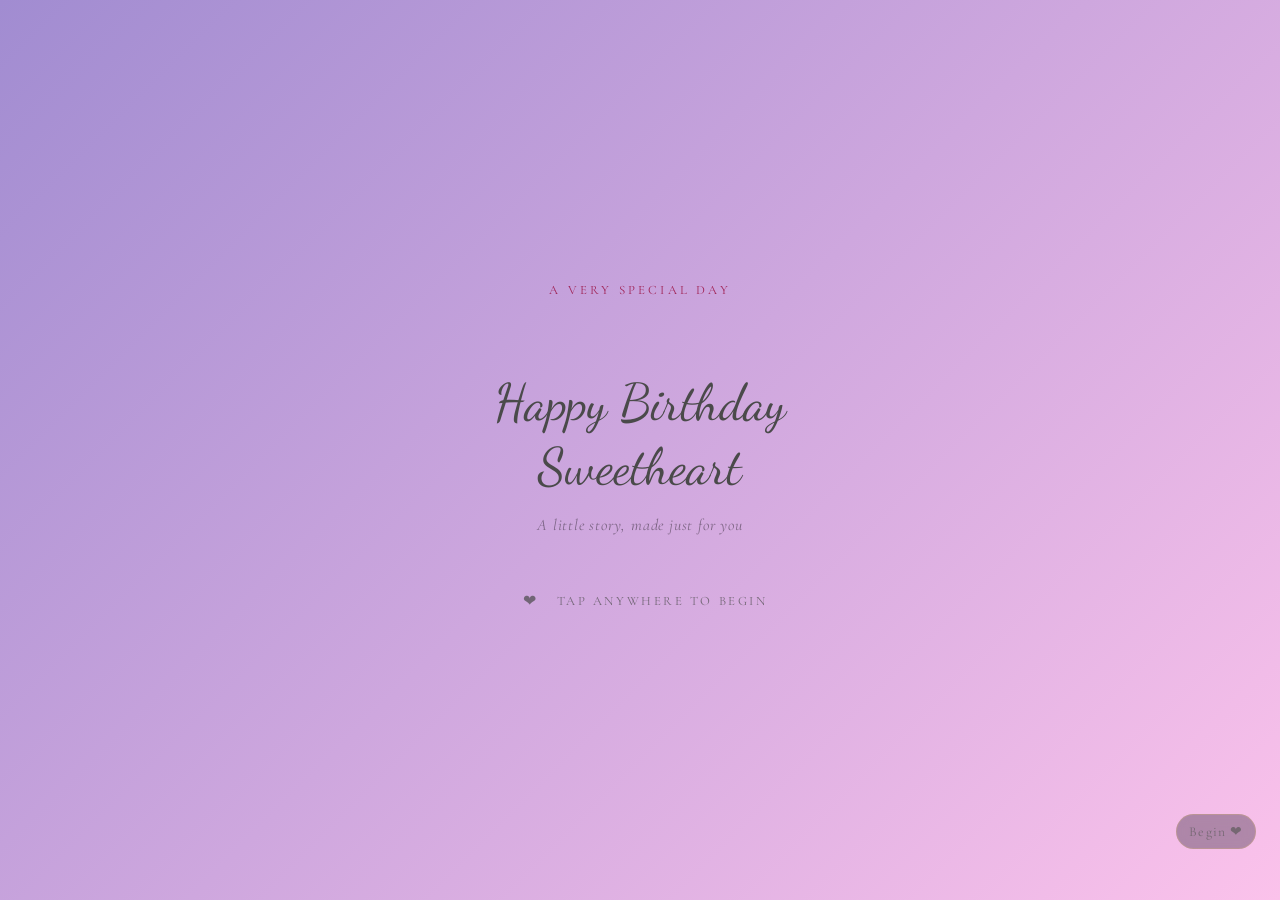
==== commit 5128963c: "Look changed" ====
--- a/index.html
+++ b/index.html
@@ -1,688 +1,214 @@
 <!DOCTYPE html>
 <html lang="en">
+
 <head>
-<meta charset="UTF-8">
-<meta name="viewport" content="width=device-width, initial-scale=1.0, maximum-scale=1.0, user-scalable=no">
-<title>Happy Birthday, Sweetheart ❤️</title>
-<link href="https://fonts.googleapis.com/css2?family=Playfair+Display:ital,wght@0,400;0,700;1,400&family=Cormorant+Garamond:ital,wght@0,300;0,400;1,300;1,400&family=Dancing+Script:wght@600&display=swap" rel="stylesheet">
-<style>
-  *, *::before, *::after { box-sizing: border-box; margin: 0; padding: 0; }
-
-  :root {
-    --midnight: #080613;
-    --deep: #0f0c20;
-    --gold: #c9a84c;
-    --gold-light: #e8c97a;
-    --rose: #e8b4b8;
-    --rose-deep: #c87080;
-    --cream: #f5ede0;
-    --white: #ffffff;
-    --muted: rgba(255,255,255,0.45);
-  }
-
-  html, body {
-    width: 100%; height: 100%;
-    overflow: hidden;
-    background: var(--midnight);
-    font-family: 'Cormorant Garamond', Georgia, serif;
-    color: var(--cream);
-    -webkit-tap-highlight-color: transparent;
-    touch-action: none;
-    user-select: none;
-  }
-
-  /* ── STAGE ── */
-  #stage {
-    position: fixed; inset: 0;
-    display: flex; align-items: stretch;
-    width: 100%; height: 100%;
-    will-change: transform;
-    transition: transform 0.55s cubic-bezier(0.77,0,0.175,1);
-  }
-
-  /* ── SECTION ── */
-  .scene {
-    flex: 0 0 100vw;
-    width: 100vw; height: 100%;
-    position: relative;
-    overflow: hidden;
-    display: flex; flex-direction: column;
-    align-items: center; justify-content: center;
-    padding: 2rem 1.5rem;
-  }
-
-  /* ─── STARS CANVAS ─── */
-  #stars { position: fixed; inset: 0; pointer-events: none; z-index: 0; }
-
-  /* ─── PROGRESS DOTS ─── */
-  #dots {
-    position: fixed; bottom: 1.6rem; left: 50%; transform: translateX(-50%);
-    display: flex; gap: 7px; z-index: 100;
-  }
-  .dot {
-    width: 6px; height: 6px; border-radius: 50%;
-    background: rgba(255,255,255,0.25);
-    transition: all 0.4s ease;
-  }
-  .dot.active { background: var(--gold); transform: scale(1.4); }
-
-  /* ─── NEXT FLOAT ─── */
-  #next-btn {
-    position: fixed; bottom: 3.2rem; right: 1.5rem;
-    font-family: 'Cormorant Garamond', serif;
-    font-size: 0.85rem; letter-spacing: 0.08em;
-    color: var(--gold-light);
-    opacity: 0.75;
-    cursor: pointer; z-index: 100;
-    padding: 0.5rem 0.75rem;
-    border: 0.5px solid rgba(201,168,76,0.35);
-    border-radius: 20px;
-    backdrop-filter: blur(6px);
-    background: rgba(8,6,19,0.4);
-    transition: opacity 0.3s, transform 0.3s;
-  }
-  #next-btn:active { transform: scale(0.93); opacity: 1; }
-  #next-btn.hidden { opacity: 0; pointer-events: none; }
-
-  /* ─── PREV FLOAT ─── */
-  #prev-btn {
-    position: fixed; bottom: 3.2rem; left: 1.5rem;
-    font-family: 'Cormorant Garamond', serif;
-    font-size: 0.85rem; letter-spacing: 0.08em;
-    color: rgba(255,255,255,0.35);
-    opacity: 0.6;
-    cursor: pointer; z-index: 100;
-    padding: 0.5rem 0.75rem;
-    border: 0.5px solid rgba(255,255,255,0.15);
-    border-radius: 20px;
-    backdrop-filter: blur(6px);
-    background: rgba(8,6,19,0.3);
-    transition: opacity 0.3s, transform 0.3s;
-  }
-  #prev-btn:active { transform: scale(0.93); }
-  #prev-btn.hidden { opacity: 0; pointer-events: none; }
-
-  /* ─── SCENE 0 — LANDING ─── */
-  #scene-0 { cursor: pointer; }
-  .landing-bg {
-    position: absolute; inset: 0;
-    background: radial-gradient(ellipse at 50% 60%, #1a0e2e 0%, #080613 70%);
-  }
-  .landing-center { position: relative; z-index: 2; text-align: center; }
-  .landing-date {
-    font-family: 'Cormorant Garamond', serif;
-    font-size: 0.8rem; letter-spacing: 0.25em;
-    text-transform: uppercase; color: var(--gold);
-    margin-bottom: 2.5rem; opacity: 0.8;
-  }
-  .landing-title {
-    font-family: 'Dancing Script', cursive;
-    font-size: clamp(2.4rem, 10vw, 3.2rem);
-    color: var(--cream); line-height: 1.25;
-    margin-bottom: 1rem;
-  }
-  .landing-sub {
-    font-family: 'Cormorant Garamond', serif;
-    font-size: 1rem; font-style: italic;
-    color: var(--muted); letter-spacing: 0.05em;
-    margin-bottom: 3rem;
-  }
-  .tap-hint {
-    display: inline-flex; align-items: center; gap: 0.5rem;
-    font-size: 0.8rem; letter-spacing: 0.2em; text-transform: uppercase;
-    color: var(--gold-light); opacity: 0.7;
-    animation: pulse-hint 2.2s ease-in-out infinite;
-  }
-  .tap-ring {
-    width: 36px; height: 36px; border-radius: 50%;
-    border: 1px solid var(--gold);
-    display: flex; align-items: center; justify-content: center;
-    font-size: 1rem;
-    animation: ring-pulse 2.2s ease-in-out infinite;
-  }
-  @keyframes pulse-hint { 0%,100%{opacity:0.5} 50%{opacity:1} }
-  @keyframes ring-pulse { 0%,100%{transform:scale(1);opacity:0.6} 50%{transform:scale(1.15);opacity:1} }
-
-  .gold-line {
-    width: 60px; height: 1px;
-    background: linear-gradient(90deg, transparent, var(--gold), transparent);
-    margin: 0 auto 2rem;
-  }
-
-  /* floating petals on landing */
-  .petal {
-    position: absolute; pointer-events: none;
-    font-size: 1rem; opacity: 0;
-    animation: fall linear infinite;
-  }
-  @keyframes fall {
-    0% { transform: translateY(-10%) rotate(0deg); opacity: 0; }
-    10% { opacity: 0.5; }
-    90% { opacity: 0.3; }
-    100% { transform: translateY(110vh) rotate(360deg); opacity: 0; }
-  }
-
-  /* ─── SCENE 1 — HERO ─── */
-  #scene-1 {
-    background: linear-gradient(160deg, #100820 0%, #0d0618 50%, #150a22 100%);
-  }
-  .hero-img-wrap {
-    width: 130px; height: 130px; border-radius: 50%;
-    overflow: hidden; margin-bottom: 1.5rem;
-    border: 2px solid rgba(201,168,76,0.4);
-    box-shadow: 0 0 40px rgba(201,168,76,0.15);
-    position: relative; z-index: 1;
-  }
-  .hero-img-wrap img { width: 100%; height: 100%; object-fit: cover; }
-  .hero-name {
-    font-family: 'Playfair Display', serif; font-style: italic;
-    font-size: clamp(1.8rem, 7vw, 2.5rem);
-    color: var(--cream); text-align: center;
-    line-height: 1.2; margin-bottom: 0.6rem; position: relative; z-index: 1;
-  }
-  .hero-tagline {
-    font-size: 1rem; font-style: italic; color: var(--muted);
-    text-align: center; margin-bottom: 1.5rem; position: relative; z-index: 1;
-  }
-  .bear-row {
-    display: flex; gap: 0.5rem; justify-content: center;
-    position: relative; z-index: 1;
-  }
-  .bear-row img {
-    width: 52px; height: 52px; border-radius: 50%; object-fit: cover;
-    border: 1.5px solid rgba(201,168,76,0.3);
-  }
-  .scene-num {
-    position: absolute; top: 1.8rem; right: 1.5rem;
-    font-size: 0.7rem; letter-spacing: 0.2em;
-    color: rgba(201,168,76,0.4); text-transform: uppercase;
-  }
-
-  /* ─── SCENE 2-7 — MEMORIES ─── */
-  .memory-scene {
-    background: linear-gradient(145deg, #0e0a1e 0%, #0a0715 100%);
-  }
-  .mem-tag {
-    font-size: 0.7rem; letter-spacing: 0.22em; text-transform: uppercase;
-    color: var(--gold); margin-bottom: 0.6rem; opacity: 0.8;
-  }
-  .mem-photo {
-    width: 100%; max-width: 320px;
-    aspect-ratio: 4/3; border-radius: 12px;
-    overflow: hidden; margin-bottom: 1.25rem;
-    border: 1px solid rgba(201,168,76,0.2);
-    box-shadow: 0 12px 40px rgba(0,0,0,0.5);
-  }
-  .mem-photo img { width: 100%; height: 100%; object-fit: cover; }
-  .mem-emoji { font-size: 2.2rem; margin-bottom: 0.7rem; display: block; text-align: center; }
-  .mem-caption {
-    font-family: 'Playfair Display', serif; font-style: italic;
-    font-size: clamp(1.3rem, 5.5vw, 1.7rem);
-    color: var(--cream); text-align: center; line-height: 1.35;
-    margin-bottom: 0.5rem;
-  }
-  .mem-sub {
-    font-size: 0.9rem; color: var(--muted); text-align: center;
-    font-style: italic;
-  }
-  .mem-counter {
-    position: absolute; top: 1.8rem; left: 1.5rem;
-    font-size: 0.7rem; letter-spacing: 0.18em; color: var(--gold); opacity: 0.55;
-  }
-
-  /* decorative corner */
-  .corner-deco {
-    position: absolute; bottom: 5.5rem; right: 1.5rem;
-    font-size: 1.4rem; opacity: 0.12;
-  }
-
-  /* ─── SCENE 8 — LETTER ─── */
-  #scene-8 {
-    background: linear-gradient(170deg, #0e0820 0%, #100a1a 100%);
-    align-items: flex-start; justify-content: flex-start;
-    padding: 2.5rem 1.75rem 5rem;
-    overflow: hidden;
-  }
-  .letter-inner {
-    width: 100%; height: 100%;
-    display: flex; flex-direction: column;
-    justify-content: center; overflow: hidden;
-  }
-  .letter-label {
-    font-size: 0.7rem; letter-spacing: 0.25em; text-transform: uppercase;
-    color: var(--gold); margin-bottom: 1.2rem; opacity: 0.7;
-  }
-  .letter-to {
-    font-family: 'Dancing Script', cursive;
-    font-size: clamp(1.5rem, 6vw, 2rem);
-    color: var(--rose); margin-bottom: 1.2rem; line-height: 1.3;
-  }
-  .letter-body {
-    font-size: clamp(0.95rem, 3.8vw, 1.1rem);
-    line-height: 1.85; color: rgba(245,237,224,0.8);
-    font-style: italic; font-weight: 300;
-  }
-  .letter-sign {
-    font-family: 'Dancing Script', cursive;
-    font-size: 1.4rem; color: var(--gold-light);
-    margin-top: 1.5rem;
-  }
-  .letter-divider {
-    width: 40px; height: 1px;
-    background: linear-gradient(90deg, var(--gold), transparent);
-    margin: 1.1rem 0;
-  }
-
-  /* ─── SCENE 9 — BOUQUET ─── */
-  #scene-9 {
-    background: radial-gradient(ellipse at 50% 40%, #1a0e2e 0%, #080613 65%);
-  }
-  .bouquet-wrap { position: relative; z-index: 1; text-align: center; }
-  .bouquet-flowers { font-size: 3.5rem; margin-bottom: 1rem; display: block; line-height: 1; }
-  .bouquet-title {
-    font-family: 'Playfair Display', serif; font-style: italic;
-    font-size: clamp(1.5rem, 6vw, 2rem);
-    color: var(--cream); margin-bottom: 0.75rem;
-  }
-  .bouquet-poem {
-    font-size: 1rem; line-height: 1.9; color: var(--muted);
-    font-style: italic; max-width: 280px; margin: 0 auto 1.5rem;
-  }
-  .bouquet-hearts { font-size: 1.3rem; letter-spacing: 0.4em; opacity: 0.6; }
-
-  /* ─── SCENE 10 — FINALE ─── */
-  #scene-10 {
-    background: radial-gradient(ellipse at 50% 50%, #1e0d30 0%, #080613 70%);
-    cursor: default;
-  }
-  .finale-wrap { text-align: center; position: relative; z-index: 2; }
-  .finale-big {
-    font-family: 'Dancing Script', cursive;
-    font-size: clamp(2.5rem, 12vw, 4rem);
-    color: var(--gold-light); line-height: 1.15; margin-bottom: 0.5rem;
-  }
-  .finale-sub {
-    font-family: 'Playfair Display', serif; font-style: italic;
-    font-size: 1.1rem; color: var(--muted); margin-bottom: 2rem;
-  }
-  .confetti-burst { font-size: 2rem; margin-bottom: 1rem; display: block; animation: burst 1.5s ease-out; }
-  @keyframes burst { 0%{transform:scale(0) rotate(-20deg);opacity:0} 60%{transform:scale(1.2) rotate(5deg);opacity:1} 100%{transform:scale(1) rotate(0);opacity:1} }
-  .finale-made {
-    font-size: 0.75rem; letter-spacing: 0.18em; text-transform: uppercase;
-    color: rgba(255,255,255,0.2); position: absolute; bottom: 5rem; left: 50%; transform: translateX(-50%);
-    white-space: nowrap;
-  }
-
-  /* ─── GLOBAL ANIM ─── */
-  .scene-enter { animation: sceneIn 0.65s ease forwards; }
-  @keyframes sceneIn { from{opacity:0;transform:scale(0.97)} to{opacity:1;transform:scale(1)} }
-
-  /* gold shimmer text */
-  .shimmer {
-    background: linear-gradient(90deg, var(--gold) 0%, var(--gold-light) 40%, var(--gold) 80%);
-    background-size: 200% auto;
-    -webkit-background-clip: text; -webkit-text-fill-color: transparent;
-    background-clip: text;
-    animation: shimmer 3s linear infinite;
-  }
-  @keyframes shimmer { to { background-position: 200% center; } }
-
-  /* floating heart decoration */
-  .float-heart {
-    display: inline-block;
-    animation: float-up 3s ease-in-out infinite;
-  }
-  @keyframes float-up { 0%,100%{transform:translateY(0)} 50%{transform:translateY(-8px)} }
-
-  /* Glow ring for hero portrait */
-  @keyframes glow-ring { 0%,100%{box-shadow:0 0 20px rgba(201,168,76,0.1),0 0 60px rgba(201,168,76,0.05)} 50%{box-shadow:0 0 30px rgba(201,168,76,0.25),0 0 80px rgba(201,168,76,0.12)} }
-  .hero-img-wrap { animation: glow-ring 3.5s ease-in-out infinite; }
-
-  /* swipe hint on landing */
-  .swipe-hint {
-    position: absolute; bottom: 5.5rem; left: 50%; transform: translateX(-50%);
-    font-size: 0.7rem; letter-spacing: 0.18em; text-transform: uppercase;
-    color: rgba(255,255,255,0.2);
-    animation: fade-swipe 2.5s ease-in-out 3s infinite;
-    opacity: 0;
-  }
-  @keyframes fade-swipe { 0%,100%{opacity:0} 40%,60%{opacity:1} }
-</style>
+  <meta charset="UTF-8">
+  <meta name="viewport" content="width=device-width, initial-scale=1.0, maximum-scale=1.0, user-scalable=no">
+  <title>Happy Birthday, Sweetheart ❤️</title>
+
+  <!-- Fonts -->
+  <link
+    href="https://fonts.googleapis.com/css2?family=Playfair+Display:ital,wght@0,400;0,700;1,400&family=Cormorant+Garamond:ital,wght@0,300;0,400;1,300;1,400&family=Dancing+Script:wght@600&display=swap"
+    rel="stylesheet">
+
+  <!-- CSS -->
+  <link rel="stylesheet" href="./style.css">
 </head>
+
 <body>
 
-<canvas id="stars"></canvas>
-
-<!-- PROGRESS DOTS -->
-<div id="dots"></div>
-
-<!-- NAV BUTTONS -->
-<div id="prev-btn" class="hidden">← Back</div>
-<div id="next-btn">Next ❤</div>
-
-<!-- ════════════════════════════════════════════════════
-     STAGE — all scenes side by side horizontally
-════════════════════════════════════════════════════ -->
-<div id="stage">
-
-  <!-- 0 · LANDING -->
-  <div class="scene" id="scene-0">
-    <div class="landing-bg"></div>
-
-    <!-- petals injected by JS -->
-
-    <div class="landing-center">
-      <div class="landing-date">A Very Special Day</div>
-      <div class="gold-line"></div>
-      <div class="landing-title">Happy Birthday<br>Sweetheart</div>
-      <div class="landing-sub">A little story, made just for you</div>
-      <div class="tap-hint">
-        <div class="tap-ring">❤</div>
-        Tap anywhere to begin
-      </div>
-    </div>
-
-    <div class="swipe-hint">or swipe left to start</div>
-  </div>
-
-  <!-- 1 · HERO -->
-  <div class="scene" id="scene-1">
-    <span class="scene-num">01 / 10</span>
-    <div class="hero-img-wrap">
-      <img src="https://ronit1161.github.io/madam-ji-ka-birthday/Images/img8.jpg" alt="You" onerror="this.style.background='linear-gradient(135deg,#2a1040,#1a0828)';this.style.display='block'">
-    </div>
-    <h1 class="hero-name">Happy Birthday,<br>Sweetheart ❤️</h1>
-    <p class="hero-tagline">Every moment with you is magic…</p>
-    <div class="gold-line" style="margin-bottom:1.2rem"></div>
-    <div class="bear-row">
-      <img src="https://ronit1161.github.io/madam-ji-ka-birthday/GIF/frame_22_delay-0.1s.jpg" alt="">
-      <img src="https://ronit1161.github.io/madam-ji-ka-birthday/GIF/frame_54_delay-0.1s.jpg" alt="">
-      <img src="https://ronit1161.github.io/madam-ji-ka-birthday/GIF/frame_59_delay-0.1s.jpg" alt="">
-    </div>
-  </div>
-
-  <!-- 2 · MEMORY 1 -->
-  <div class="scene memory-scene" id="scene-2">
-    <span class="mem-counter">Memory 01</span>
-    <span class="scene-num">02 / 10</span>
-    <div class="mem-tag">A Million Beautiful Memories</div>
-    <div class="mem-photo">
-      <img src="https://ronit1161.github.io/madam-ji-ka-birthday/Images/pexels-teodorapopa-30674062.jpg" alt="That first trip" onerror="this.parentElement.style.background='linear-gradient(135deg,#1a0828,#0d0520)'">
-    </div>
-    <span class="mem-emoji">🌅</span>
-    <h2 class="mem-caption">That first trip</h2>
-    <p class="mem-sub">where everything felt new & golden</p>
-    <div class="corner-deco">✦</div>
-  </div>
-
-  <!-- 3 · MEMORY 2 -->
-  <div class="scene memory-scene" id="scene-3">
-    <span class="mem-counter">Memory 02</span>
-    <span class="scene-num">03 / 10</span>
-    <div class="mem-tag">A Million Beautiful Memories</div>
-    <div class="mem-photo">
-      <img src="https://ronit1161.github.io/madam-ji-ka-birthday/Images/pexels-teodorapopa-30674062.jpg" alt="Your gorgeous smile" onerror="this.parentElement.style.background='linear-gradient(135deg,#1a0828,#0d0520)'">
-    </div>
-    <span class="mem-emoji">💕</span>
-    <h2 class="mem-caption">Your gorgeous smile</h2>
-    <p class="mem-sub">the one that stopped me in my tracks</p>
-    <div class="corner-deco">✦</div>
-  </div>
-
-  <!-- 4 · MEMORY 3 -->
-  <div class="scene memory-scene" id="scene-4">
-    <span class="mem-counter">Memory 03</span>
-    <span class="scene-num">04 / 10</span>
-    <div class="mem-tag">A Million Beautiful Memories</div>
-    <div class="mem-photo">
-      <img src="https://ronit1161.github.io/madam-ji-ka-birthday/Images/pexels-teodorapopa-30674062.jpg" alt="Cozy winters" onerror="this.parentElement.style.background='linear-gradient(135deg,#1a0828,#0d0520)'">
-    </div>
-    <span class="mem-emoji">☕</span>
-    <h2 class="mem-caption">Cozy winters</h2>
-    <p class="mem-sub">warm cups, warm hearts</p>
-    <div class="corner-deco">✦</div>
-  </div>
-
-  <!-- 5 · MEMORY 4 -->
-  <div class="scene memory-scene" id="scene-5">
-    <span class="mem-counter">Memory 04</span>
-    <span class="scene-num">05 / 10</span>
-    <div class="mem-tag">A Million Beautiful Memories</div>
-    <div class="mem-photo">
-      <img src="https://ronit1161.github.io/madam-ji-ka-birthday/Images/pexels-teodorapopa-30674062.jpg" alt="Holding hands" onerror="this.parentElement.style.background='linear-gradient(135deg,#1a0828,#0d0520)'">
-    </div>
-    <span class="mem-emoji">🤝</span>
-    <h2 class="mem-caption">Holding hands forever</h2>
-    <p class="mem-sub">the safest place I know</p>
-    <div class="corner-deco">✦</div>
-  </div>
-
-  <!-- 6 · MEMORY 5 -->
-  <div class="scene memory-scene" id="scene-6">
-    <span class="mem-counter">Memory 05</span>
-    <span class="scene-num">06 / 10</span>
-    <div class="mem-tag">A Million Beautiful Memories</div>
-    <div class="mem-photo">
-      <img src="https://ronit1161.github.io/madam-ji-ka-birthday/Images/pexels-teodorapopa-30674062.jpg" alt="Late night rides" onerror="this.parentElement.style.background='linear-gradient(135deg,#1a0828,#0d0520)'">
-    </div>
-    <span class="mem-emoji">🌃</span>
-    <h2 class="mem-caption">Late night rides</h2>
-    <p class="mem-sub">city lights & your laughter</p>
-    <div class="corner-deco">✦</div>
-  </div>
-
-  <!-- 7 · MEMORY 6 -->
-  <div class="scene memory-scene" id="scene-7">
-    <span class="mem-counter">Memory 06</span>
-    <span class="scene-num">07 / 10</span>
-    <div class="mem-tag">A Million Beautiful Memories</div>
-    <div class="mem-photo">
-      <img src="https://ronit1161.github.io/madam-ji-ka-birthday/Images/pexels-teodorapopa-30674062.jpg" alt="Our best adventure" onerror="this.parentElement.style.background='linear-gradient(135deg,#1a0828,#0d0520)'">
-    </div>
-    <span class="mem-emoji">🎈</span>
-    <h2 class="mem-caption">Our best adventure</h2>
-    <p class="mem-sub">every day is one with you</p>
-    <div class="corner-deco">✦</div>
-  </div>
-
-  <!-- 8 · LETTER -->
-  <div class="scene" id="scene-8">
-    <span class="scene-num">08 / 10</span>
-    <div class="letter-inner">
-      <div class="letter-label">💌 &nbsp; From the heart</div>
-      <div class="letter-to">To the most annoying person in my life…</div>
-      <div class="letter-divider"></div>
-      <p class="letter-body">
-        From the moment you entered my world, everything just became brighter, softer, and more beautiful.
-        <br><br>
-        You are my absolute favourite person, my safest place, and my greatest adventure. I love your smile, your laugh, and the way you make every single day feel just a little bit like magic.
-        <br><br>
-        I hope this year brings you as much happiness as you bring to me every single second.
-      </p>
-      <div class="letter-sign">Yours forever &amp; always ❤</div>
-    </div>
-  </div>
-
-  <!-- 9 · BOUQUET -->
-  <div class="scene" id="scene-9">
-    <span class="scene-num">09 / 10</span>
-    <div class="bouquet-wrap">
-      <span class="bouquet-flowers">🌸🌷🌹🌻🌼</span>
+  <canvas id="stars"></canvas>
+
+  <!-- <div id="dots"></div> -->
+
+  <div id="prev-btn" class="hidden">← Back</div>
+  <div id="next-btn">Next ❤</div>
+
+  <div id="stage">
+
+    <!-- 0 · LANDING -->
+    <div class="scene" id="scene-0">
+      <div class="landing-bg"></div>
+
+      <!-- petals injected by JS -->
+
+      <div class="landing-center">
+        <div class="landing-date">A Very Special Day</div>
+        <div class="gold-line"></div>
+        <div class="landing-title">Happy Birthday<br>Sweetheart</div>
+        <div class="landing-sub">A little story, made just for you</div>
+        <div class="tap-hint">
+          <div class="tap-ring">❤</div>
+          Tap anywhere to begin
+        </div>
+      </div>
+
+      <div class="swipe-hint">or swipe left to start</div>
+    </div>
+
+    <!-- 1 · HERO -->
+    <div class="scene" id="scene-1">
+      <span class="scene-num">01 / 10</span>
+      <div class="hero-img-wrap">
+        <img src="https://ronit1161.github.io/madam-ji-ka-birthday/Images/img8.jpg" alt="You"
+          onerror="this.style.background='linear-gradient(135deg,#2a1040,#1a0828)';this.style.display='block'">
+      </div>
+      <h1 class="hero-name">Happy Birthday,<br>Sweetheart ❤️</h1>
+      <p class="hero-tagline">Every moment with you is magic…</p>
       <div class="gold-line" style="margin-bottom:1.2rem"></div>
-      <h2 class="bouquet-title">A Digital Bouquet<br>Just For You</h2>
-      <p class="bouquet-poem">
-        Every flower for a reason,<br>
-        every petal whispers your name.<br>
-        You make every ordinary moment<br>
-        feel extraordinary.
-      </p>
-      <div class="bouquet-hearts">❤ &nbsp; ❤ &nbsp; ❤</div>
-    </div>
-  </div>
-
-  <!-- 10 · FINALE -->
-  <div class="scene" id="scene-10">
-    <div class="finale-wrap">
-      <span class="confetti-burst">🎉</span>
-      <div class="finale-big shimmer">Happy Birthday!</div>
-      <p class="finale-sub">Here's to a lifelong journey<br>of making memories together.</p>
-      <div class="gold-line" style="width:80px;margin-bottom:1.5rem"></div>
-      <span class="float-heart" style="font-size:2.5rem">❤️</span>
-    </div>
-    <div class="finale-made">Made with all the love in the world for you</div>
-  </div>
-
-</div><!-- /stage -->
-
-<script>
-(function(){
-  const TOTAL = 11;
-  let current = 0;
-  let locked = false;
-
-  const stage = document.getElementById('stage');
-  const dotsEl = document.getElementById('dots');
-  const nextBtn = document.getElementById('next-btn');
-  const prevBtn = document.getElementById('prev-btn');
-
-  // ─── BUILD DOTS ───
-  for(let i = 0; i < TOTAL; i++){
-    const d = document.createElement('div');
-    d.className = 'dot' + (i === 0 ? ' active' : '');
-    dotsEl.appendChild(d);
-  }
-  const allDots = dotsEl.querySelectorAll('.dot');
-
-  function updateDots(){
-    allDots.forEach((d,i) => d.classList.toggle('active', i === current));
-  }
-
-  function updateNav(){
-    prevBtn.classList.toggle('hidden', current === 0);
-    nextBtn.classList.toggle('hidden', current === TOTAL - 1);
-    nextBtn.textContent = current === 0 ? 'Begin ❤' : 'Next ❤';
-  }
-
-  // ─── GOTO ───
-  function goTo(idx){
-    if(locked || idx < 0 || idx >= TOTAL) return;
-    locked = true;
-    current = idx;
-    stage.style.transform = `translateX(${-current * 100}vw)`;
-    updateDots();
-    updateNav();
-    setTimeout(() => locked = false, 580);
-  }
-
-  // ─── BUTTONS ───
-  nextBtn.addEventListener('click', () => goTo(current + 1));
-  prevBtn.addEventListener('click', () => goTo(current - 1));
-
-  // ─── TAP LANDING ───
-  document.getElementById('scene-0').addEventListener('click', () => {
-    if(current === 0) goTo(1);
-  });
-
-  // ─── SWIPE / DRAG ───
-  let touchStartX = 0, touchStartY = 0, dragging = false;
-  let mouseStartX = 0, isDragging = false;
-
-  document.addEventListener('touchstart', e => {
-    touchStartX = e.touches[0].clientX;
-    touchStartY = e.touches[0].clientY;
-    dragging = true;
-  }, { passive: true });
-
-  document.addEventListener('touchmove', e => {
-    if(!dragging) return;
-    const dx = e.touches[0].clientX - touchStartX;
-    const dy = e.touches[0].clientY - touchStartY;
-    if(Math.abs(dx) > Math.abs(dy)) e.preventDefault();
-  }, { passive: false });
-
-  document.addEventListener('touchend', e => {
-    if(!dragging) return;
-    dragging = false;
-    const dx = e.changedTouches[0].clientX - touchStartX;
-    const dy = e.changedTouches[0].clientY - touchStartY;
-    if(Math.abs(dx) < Math.abs(dy) || Math.abs(dx) < 40) return;
-    if(dx < 0) goTo(current + 1);
-    else goTo(current - 1);
-  });
-
-  // mouse drag support (desktop preview)
-  document.addEventListener('mousedown', e => {
-    mouseStartX = e.clientX; isDragging = true;
-  });
-  document.addEventListener('mouseup', e => {
-    if(!isDragging) return; isDragging = false;
-    const dx = e.clientX - mouseStartX;
-    if(Math.abs(dx) < 50) return;
-    if(dx < 0) goTo(current + 1);
-    else goTo(current - 1);
-  });
-
-  // keyboard (desktop)
-  document.addEventListener('keydown', e => {
-    if(e.key === 'ArrowRight') goTo(current + 1);
-    if(e.key === 'ArrowLeft')  goTo(current - 1);
-  });
-
-  updateNav();
-
-  // ─── STARS CANVAS ───
-  const canvas = document.getElementById('stars');
-  const ctx = canvas.getContext('2d');
-  let stars = [];
-
-  function resizeCanvas(){
-    canvas.width = window.innerWidth;
-    canvas.height = window.innerHeight;
-    stars = [];
-    for(let i = 0; i < 120; i++){
-      stars.push({
-        x: Math.random() * canvas.width,
-        y: Math.random() * canvas.height,
-        r: Math.random() * 1.4 + 0.2,
-        a: Math.random(),
-        speed: Math.random() * 0.008 + 0.002,
-        phase: Math.random() * Math.PI * 2
-      });
-    }
-  }
-  resizeCanvas();
-  window.addEventListener('resize', resizeCanvas);
-
-  let raf;
-  function drawStars(t){
-    ctx.clearRect(0, 0, canvas.width, canvas.height);
-    stars.forEach(s => {
-      const alpha = 0.2 + 0.6 * (0.5 + 0.5 * Math.sin(t * s.speed + s.phase));
-      ctx.beginPath();
-      ctx.arc(s.x, s.y, s.r, 0, Math.PI * 2);
-      ctx.fillStyle = `rgba(255,255,220,${alpha})`;
-      ctx.fill();
-    });
-    raf = requestAnimationFrame(drawStars);
-  }
-  drawStars(0);
-
-  // ─── LANDING PETALS ───
-  const scene0 = document.getElementById('scene-0');
-  const petalChars = ['❤','✿','✦','·','˚'];
-  for(let i = 0; i < 14; i++){
-    const p = document.createElement('div');
-    p.className = 'petal';
-    p.textContent = petalChars[i % petalChars.length];
-    p.style.left = Math.random() * 100 + 'vw';
-    p.style.animationDuration = (6 + Math.random() * 8) + 's';
-    p.style.animationDelay = (Math.random() * 8) + 's';
-    p.style.fontSize = (0.6 + Math.random() * 0.8) + 'rem';
-    p.style.color = i % 3 === 0 ? 'rgba(201,168,76,0.5)' : 'rgba(232,180,184,0.4)';
-    scene0.appendChild(p);
-  }
-
-})();
-</script>
+      <div class="bear-row">
+        <img src="https://ronit1161.github.io/madam-ji-ka-birthday/GIF/frame_22_delay-0.1s.jpg" alt="">
+        <img src="https://ronit1161.github.io/madam-ji-ka-birthday/GIF/frame_54_delay-0.1s.jpg" alt="">
+        <img src="https://ronit1161.github.io/madam-ji-ka-birthday/GIF/frame_59_delay-0.1s.jpg" alt="">
+      </div>
+    </div>
+
+    <!-- 2 · MEMORY 1 -->
+    <div class="scene memory-scene" id="scene-2">
+      <span class="mem-counter">Memory 01</span>
+      <span class="scene-num">02 / 10</span>
+      <div class="mem-tag">A Million Beautiful Memories</div>
+      <div class="mem-photo">
+        <img src="https://ronit1161.github.io/madam-ji-ka-birthday/Images/pexels-teodorapopa-30674062.jpg"
+          alt="That first trip" onerror="this.parentElement.style.background='linear-gradient(135deg,#1a0828,#0d0520)'">
+      </div>
+      <span class="mem-emoji">🌅</span>
+      <h2 class="mem-caption">That first trip</h2>
+      <p class="mem-sub">where everything felt new & golden</p>
+      <div class="corner-deco">✦</div>
+    </div>
+
+    <!-- 3 · MEMORY 2 -->
+    <div class="scene memory-scene" id="scene-3">
+      <span class="mem-counter">Memory 02</span>
+      <span class="scene-num">03 / 10</span>
+      <div class="mem-tag">A Million Beautiful Memories</div>
+      <div class="mem-photo">
+        <img src="https://ronit1161.github.io/madam-ji-ka-birthday/Images/pexels-teodorapopa-30674062.jpg"
+          alt="Your gorgeous smile"
+          onerror="this.parentElement.style.background='linear-gradient(135deg,#1a0828,#0d0520)'">
+      </div>
+      <span class="mem-emoji">💕</span>
+      <h2 class="mem-caption">Your gorgeous smile</h2>
+      <p class="mem-sub">the one that stopped me in my tracks</p>
+      <div class="corner-deco">✦</div>
+    </div>
+
+    <!-- 4 · MEMORY 3 -->
+    <div class="scene memory-scene" id="scene-4">
+      <span class="mem-counter">Memory 03</span>
+      <span class="scene-num">04 / 10</span>
+      <div class="mem-tag">A Million Beautiful Memories</div>
+      <div class="mem-photo">
+        <img src="https://ronit1161.github.io/madam-ji-ka-birthday/Images/pexels-teodorapopa-30674062.jpg"
+          alt="Cozy winters" onerror="this.parentElement.style.background='linear-gradient(135deg,#1a0828,#0d0520)'">
+      </div>
+      <span class="mem-emoji">☕</span>
+      <h2 class="mem-caption">Cozy winters</h2>
+      <p class="mem-sub">warm cups, warm hearts</p>
+      <div class="corner-deco">✦</div>
+    </div>
+
+    <!-- 5 · MEMORY 4 -->
+    <div class="scene memory-scene" id="scene-5">
+      <span class="mem-counter">Memory 04</span>
+      <span class="scene-num">05 / 10</span>
+      <div class="mem-tag">A Million Beautiful Memories</div>
+      <div class="mem-photo">
+        <img src="https://ronit1161.github.io/madam-ji-ka-birthday/Images/pexels-teodorapopa-30674062.jpg"
+          alt="Holding hands" onerror="this.parentElement.style.background='linear-gradient(135deg,#1a0828,#0d0520)'">
+      </div>
+      <span class="mem-emoji">🤝</span>
+      <h2 class="mem-caption">Holding hands forever</h2>
+      <p class="mem-sub">the safest place I know</p>
+      <div class="corner-deco">✦</div>
+    </div>
+
+    <!-- 6 · MEMORY 5 -->
+    <div class="scene memory-scene" id="scene-6">
+      <span class="mem-counter">Memory 05</span>
+      <span class="scene-num">06 / 10</span>
+      <div class="mem-tag">A Million Beautiful Memories</div>
+      <div class="mem-photo">
+        <img src="https://ronit1161.github.io/madam-ji-ka-birthday/Images/pexels-teodorapopa-30674062.jpg"
+          alt="Late night rides"
+          onerror="this.parentElement.style.background='linear-gradient(135deg,#1a0828,#0d0520)'">
+      </div>
+      <span class="mem-emoji">🌃</span>
+      <h2 class="mem-caption">Late night rides</h2>
+      <p class="mem-sub">city lights & your laughter</p>
+      <div class="corner-deco">✦</div>
+    </div>
+
+    <!-- 7 · MEMORY 6 -->
+    <div class="scene memory-scene" id="scene-7">
+      <span class="mem-counter">Memory 06</span>
+      <span class="scene-num">07 / 10</span>
+      <div class="mem-tag">A Million Beautiful Memories</div>
+      <div class="mem-photo">
+        <img src="https://ronit1161.github.io/madam-ji-ka-birthday/Images/pexels-teodorapopa-30674062.jpg"
+          alt="Our best adventure"
+          onerror="this.parentElement.style.background='linear-gradient(135deg,#1a0828,#0d0520)'">
+      </div>
+      <span class="mem-emoji">🎈</span>
+      <h2 class="mem-caption">Our best adventure</h2>
+      <p class="mem-sub">every day is one with you</p>
+      <div class="corner-deco">✦</div>
+    </div>
+
+    <!-- 8 · LETTER -->
+    <div class="scene" id="scene-8">
+      <span class="scene-num">08 / 10</span>
+      <div class="letter-inner">
+        <div class="letter-label">💌 &nbsp; From the heart</div>
+        <div class="letter-to">To the most annoying person in my life…</div>
+        <div class="letter-divider"></div>
+        <p class="letter-body">
+          From the moment you entered my world, everything just became brighter, softer, and more beautiful.
+          <br><br>
+          You are my absolute favourite person, my safest place, and my greatest adventure. I love your smile, your
+          laugh, and the way you make every single day feel just a little bit like magic.
+          <br><br>
+          I hope this year brings you as much happiness as you bring to me every single second.
+        </p>
+        <div class="letter-sign">Yours forever &amp; always ❤</div>
+      </div>
+    </div>
+
+    <!-- 9 · BOUQUET -->
+    <div class="scene" id="scene-9">
+      <span class="scene-num">09 / 10</span>
+      <div class="bouquet-wrap">
+        <span class="bouquet-flowers">🌸🌷🌹🌻🌼</span>
+        <div class="gold-line" style="margin-bottom:1.2rem"></div>
+        <h2 class="bouquet-title">A Digital Bouquet<br>Just For You</h2>
+        <p class="bouquet-poem">
+          Every flower for a reason,<br>
+          every petal whispers your name.<br>
+          You make every ordinary moment<br>
+          feel extraordinary.
+        </p>
+        <div class="bouquet-hearts">❤ &nbsp; ❤ &nbsp; ❤</div>
+      </div>
+    </div>
+
+    <!-- 10 · FINALE -->
+    <div class="scene" id="scene-10">
+      <div class="finale-wrap">
+        <span class="confetti-burst">🎉</span>
+        <div class="finale-big shimmer">Happy Birthday!</div>
+        <p class="finale-sub">Here's to a lifelong journey<br>of making memories together.</p>
+        <div class="gold-line" style="width:80px;margin-bottom:1.5rem"></div>
+        <span class="float-heart" style="font-size:2.5rem">❤️</span>
+      </div>
+      <div class="finale-made">Made with all the love in the world for you</div>
+    </div>
+
+  </div><!-- /stage -->
+
+  <!-- JS -->
+  <script src="./script.js"></script>
+
 </body>
-</html>
+
+</html>
--- a/style.css
+++ b/style.css
@@ -0,0 +1,354 @@
+  *, *::before, *::after { box-sizing: border-box; margin: 0; padding: 0; }
+
+  :root {
+  /* Background gradients */
+  --bg-gradient-1: #ffd1ff;
+  --bg-gradient-2: #fad0c4;
+  --bg-gradient-3: #a18cd1;
+  --bg-gradient-4: #fbc2eb;
+
+  /* Glass effect */
+  --glass-bg: rgba(255, 255, 255, 0.25);
+  --glass-border: rgba(255, 255, 255, 0.4);
+  --glass-shadow: 0 8px 32px rgba(255, 140, 180, 0.2);
+
+  /* Text */
+  --text-main: #4a4a4a;
+  --text-highlight: #970536;
+
+  /* Accents */
+  --accent: #ff4d8d;
+  --accent-soft: #ff85a2;
+
+  /* Utility */
+  --white: #ffffff;
+  --muted: rgba(0,0,0,0.4);
+}
+
+  html, body {
+    width: 100%; height: 100%;
+    overflow: hidden;
+    background: linear-gradient(135deg, var(--bg-gradient-1), var(--bg-gradient-2));
+    font-family: 'Cormorant Garamond', Georgia, serif;
+    color: var(--text-main);
+    -webkit-tap-highlight-color: transparent;
+    touch-action: none;
+    user-select: none;
+  }
+
+  /* ── STAGE ── */
+  #stage {
+    position: fixed; inset: 0;
+    display: flex; align-items: stretch;
+    width: 100%; height: 100%;
+    will-change: transform;
+    transition: transform 0.55s cubic-bezier(0.77,0,0.175,1);
+  }
+
+  /* ── SECTION ── */
+  .scene {
+    flex: 0 0 100vw;
+    width: 100vw; height: 100%;
+    position: relative;
+    overflow: hidden;
+    display: flex; flex-direction: column;
+    align-items: center; justify-content: center;
+    padding: 2rem 1.5rem;
+  }
+
+  /* ─── STARS CANVAS ─── */
+  #stars { position: fixed; inset: 0; pointer-events: none; z-index: 0; }
+
+  /* ─── PROGRESS DOTS ─── */
+  #dots {
+    position: fixed; bottom: 1.6rem; left: 50%; transform: translateX(-50%);
+    display: flex; gap: 7px; z-index: 100;
+  }
+  .dot {
+    width: 6px; height: 6px; border-radius: 50%;
+    background: rgba(255,255,255,0.25);
+    transition: all 0.4s ease;
+  }
+  .dot.active { background: var(--gold); transform: scale(1.4); }
+
+  /* ─── NEXT FLOAT ─── */
+  #next-btn {
+    position: fixed; bottom: 3.2rem; right: 1.5rem;
+    font-family: 'Cormorant Garamond', serif;
+    font-size: 0.85rem; letter-spacing: 0.08em;
+    color: var(--gold-light);
+    opacity: 0.75;
+    cursor: pointer; z-index: 100;
+    padding: 0.5rem 0.75rem;
+    border: 0.5px solid rgba(201,168,76,0.35);
+    border-radius: 20px;
+    backdrop-filter: blur(6px);
+    background: rgba(8,6,19,0.4);
+    transition: opacity 0.3s, transform 0.3s;
+  }
+  #next-btn:active { transform: scale(0.93); opacity: 1; }
+  #next-btn.hidden { opacity: 0; pointer-events: none; }
+
+  /* ─── PREV FLOAT ─── */
+  #prev-btn {
+    position: fixed; bottom: 3.2rem; left: 1.5rem;
+    font-family: 'Cormorant Garamond', serif;
+    font-size: 0.85rem; letter-spacing: 0.08em;
+    color: rgba(255,255,255,0.35);
+    opacity: 0.6;
+    cursor: pointer; z-index: 100;
+    padding: 0.5rem 0.75rem;
+    border: 0.5px solid rgba(255,255,255,0.15);
+    border-radius: 20px;
+    backdrop-filter: blur(6px);
+    background: rgba(8,6,19,0.3);
+    transition: opacity 0.3s, transform 0.3s;
+  }
+  #prev-btn:active { transform: scale(0.93); }
+  #prev-btn.hidden { opacity: 0; pointer-events: none; }
+
+  /* ─── SCENE 0 — LANDING ─── */
+  #scene-0 { cursor: pointer; }
+  .landing-bg {
+    position: absolute; inset: 0;
+    background: linear-gradient(135deg, var(--bg-gradient-3), var(--bg-gradient-4));
+  }
+  .landing-center { position: relative; z-index: 2; text-align: center; }
+  .landing-date {
+    font-family: 'Cormorant Garamond', serif;
+    font-size: 0.8rem; letter-spacing: 0.25em;
+    text-transform: uppercase; color: var(--text-highlight);
+    margin-bottom: 2.5rem; opacity: 0.8;
+  }
+  .landing-title {
+    font-family: 'Dancing Script', cursive;
+    font-size: clamp(2.4rem, 10vw, 3.2rem);
+    color: var(--text-main); line-height: 1.25;
+    margin-bottom: 1rem;
+  }
+  .landing-sub {
+    font-family: 'Cormorant Garamond', serif;
+    font-size: 1rem; font-style: italic;
+    color: var(--muted); letter-spacing: 0.05em;
+    margin-bottom: 3rem;
+  }
+  .tap-hint {
+    display: inline-flex; align-items: center; gap: 0.5rem;
+    font-size: 0.8rem; letter-spacing: 0.2em; text-transform: uppercase;
+    color: var(--gold-light); opacity: 0.7;
+    animation: pulse-hint 2.2s ease-in-out infinite;
+  }
+  .tap-ring {
+    width: 36px; height: 36px; border-radius: 50%;
+    border: 1px solid var(--gold);
+    display: flex; align-items: center; justify-content: center;
+    font-size: 1rem;
+    animation: ring-pulse 2.2s ease-in-out infinite;
+  }
+  @keyframes pulse-hint { 0%,100%{opacity:0.5} 50%{opacity:1} }
+  @keyframes ring-pulse { 0%,100%{transform:scale(1);opacity:0.6} 50%{transform:scale(1.15);opacity:1} }
+
+  .gold-line {
+    width: 60px; height: 1px;
+    background: linear-gradient(90deg, transparent, var(--gold), transparent);
+    margin: 0 auto 2rem;
+  }
+
+  /* floating petals on landing */
+  .petal {
+    position: absolute; pointer-events: none;
+    font-size: 1rem; opacity: 0;
+    animation: fall linear infinite;
+  }
+  @keyframes fall {
+    0% { transform: translateY(-10%) rotate(0deg); opacity: 0; }
+    10% { opacity: 0.5; }
+    90% { opacity: 0.3; }
+    100% { transform: translateY(110vh) rotate(360deg); opacity: 0; }
+  }
+
+  /* ─── SCENE 1 — HERO ─── */
+  #scene-1 {
+    background: linear-gradient(135deg, var(--bg-gradient-2), var(--bg-gradient-4));
+  }
+  .hero-img-wrap {
+    width: 130px; height: 130px; border-radius: 50%;
+    overflow: hidden; margin-bottom: 1.5rem;
+    border: 2px solid rgba(201,168,76,0.4);
+    box-shadow: 0 0 30px rgba(255, 77, 141, 0.4);
+    position: relative; z-index: 1;
+  }
+  .hero-img-wrap img { width: 100%; height: 100%; object-fit: cover; }
+  .hero-name {
+    font-family: 'Playfair Display', serif; font-style: italic;
+    font-size: clamp(1.8rem, 7vw, 2.5rem);
+    color: var(--text-main); text-align: center;
+    line-height: 1.2; margin-bottom: 0.6rem; position: relative; z-index: 1;
+  }
+  .hero-tagline {
+    font-size: 1rem; font-style: italic; color: var(--muted);
+    text-align: center; margin-bottom: 1.5rem; position: relative; z-index: 1;
+  }
+  .bear-row {
+    display: flex; gap: 0.5rem; justify-content: center;
+    position: relative; z-index: 1;
+  }
+  .bear-row img {
+    width: 52px; height: 52px; border-radius: 50%; object-fit: cover;
+    border: 1.5px solid rgba(201,168,76,0.3);
+  }
+  .scene-num {
+    position: absolute; top: 1.8rem; right: 1.5rem;
+    font-size: 0.7rem; letter-spacing: 0.2em;
+    color: rgba(201,168,76,0.4); text-transform: uppercase;
+  }
+
+  /* ─── SCENE 2-7 — MEMORIES ─── */
+  .memory-scene {
+    background: linear-gradient(135deg, var(--bg-gradient-1), var(--bg-gradient-3));
+  }
+  .mem-tag {
+    font-size: 0.7rem; letter-spacing: 0.22em; text-transform: uppercase;
+    color: var(--text-highlight); margin-bottom: 0.6rem; opacity: 0.8;
+  }
+  .mem-photo {
+    width: 100%; max-width: 320px;
+    aspect-ratio: 4/3; border-radius: 12px;
+    overflow: hidden; margin-bottom: 1.25rem;
+    border: 1px solid rgba(201,168,76,0.2);
+    box-shadow: 0 12px 40px rgba(0,0,0,0.5);
+  }
+  .mem-photo img { width: 100%; height: 100%; object-fit: cover; }
+  .mem-emoji { font-size: 2.2rem; margin-bottom: 0.7rem; display: block; text-align: center; }
+  .mem-caption {
+    font-family: 'Playfair Display', serif; font-style: italic;
+    font-size: clamp(1.3rem, 5.5vw, 1.7rem);
+    color: var(--text-main); text-align: center; line-height: 1.35;
+    margin-bottom: 0.5rem;
+  }
+  .mem-sub {
+    font-size: 0.9rem; color: var(--muted); text-align: center;
+    font-style: italic;
+  }
+  .mem-counter {
+    position: absolute; top: 1.8rem; left: 1.5rem;
+    font-size: 0.7rem; letter-spacing: 0.18em; color: var(--text-highlight); opacity: 0.55;
+  }
+
+  /* decorative corner */
+  .corner-deco {
+    position: absolute; bottom: 5.5rem; right: 1.5rem;
+    font-size: 1.4rem; opacity: 0.12;
+  }
+
+  /* ─── SCENE 8 — LETTER ─── */
+  #scene-8 {
+    background: linear-gradient(135deg, var(--bg-gradient-4), var(--bg-gradient-2));
+    align-items: flex-start; justify-content: flex-start;
+    padding: 2.5rem 1.75rem 5rem;
+    overflow: hidden;
+  }
+  .letter-inner {
+    width: 100%; height: 100%;
+    display: flex; flex-direction: column;
+    justify-content: center; overflow: hidden;
+  }
+  .letter-label {
+    font-size: 0.7rem; letter-spacing: 0.25em; text-transform: uppercase;
+    color: var(--text-highlight); margin-bottom: 1.2rem; opacity: 0.7;
+  }
+  .letter-to {
+    font-family: 'Dancing Script', cursive;
+    font-size: clamp(1.5rem, 6vw, 2rem);
+    color: var(--rose); margin-bottom: 1.2rem; line-height: 1.3;
+  }
+  .letter-body {
+    font-size: clamp(0.95rem, 3.8vw, 1.1rem);
+    line-height: 1.85; color: rgba(245,237,224,0.8);
+    font-style: italic; font-weight: 300;
+  }
+  .letter-sign {
+    font-family: 'Dancing Script', cursive;
+    font-size: 1.4rem; color: var(--gold-light);
+    margin-top: 1.5rem;
+  }
+  .letter-divider {
+    width: 40px; height: 1px;
+    background: linear-gradient(90deg, var(--gold), transparent);
+    margin: 1.1rem 0;
+  }
+
+  /* ─── SCENE 9 — BOUQUET ─── */
+  #scene-9 {
+    background: linear-gradient(135deg, var(--bg-gradient-3), var(--bg-gradient-1));
+  }
+  .bouquet-wrap { position: relative; z-index: 1; text-align: center; }
+  .bouquet-flowers { font-size: 3.5rem; margin-bottom: 1rem; display: block; line-height: 1; }
+  .bouquet-title {
+    font-family: 'Playfair Display', serif; font-style: italic;
+    font-size: clamp(1.5rem, 6vw, 2rem);
+    color: var(--text-main); margin-bottom: 0.75rem;
+  }
+  .bouquet-poem {
+    font-size: 1rem; line-height: 1.9; color: var(--muted);
+    font-style: italic; max-width: 280px; margin: 0 auto 1.5rem;
+  }
+  .bouquet-hearts { font-size: 1.3rem; letter-spacing: 0.4em; opacity: 0.6; }
+
+  /* ─── SCENE 10 — FINALE ─── */
+  #scene-10 {
+    background: linear-gradient(135deg, var(--bg-gradient-4), var(--bg-gradient-3));
+    cursor: default;
+  }
+  .finale-wrap { text-align: center; position: relative; z-index: 2; }
+  .finale-big {
+    font-family: 'Dancing Script', cursive;
+    font-size: clamp(2.5rem, 12vw, 4rem);
+    color: var(--gold-light); line-height: 1.15; margin-bottom: 0.5rem;
+  }
+  .finale-sub {
+    font-family: 'Playfair Display', serif; font-style: italic;
+    font-size: 1.1rem; color: var(--muted); margin-bottom: 2rem;
+  }
+  .confetti-burst { font-size: 2rem; margin-bottom: 1rem; display: block; animation: burst 1.5s ease-out; }
+  @keyframes burst { 0%{transform:scale(0) rotate(-20deg);opacity:0} 60%{transform:scale(1.2) rotate(5deg);opacity:1} 100%{transform:scale(1) rotate(0);opacity:1} }
+  .finale-made {
+    font-size: 0.75rem; letter-spacing: 0.18em; text-transform: uppercase;
+    color: rgba(255,255,255,0.2); position: absolute; bottom: 5rem; left: 50%; transform: translateX(-50%);
+    white-space: nowrap;
+  }
+
+  /* ─── GLOBAL ANIM ─── */
+  .scene-enter { animation: sceneIn 0.65s ease forwards; }
+  @keyframes sceneIn { from{opacity:0;transform:scale(0.97)} to{opacity:1;transform:scale(1)} }
+
+  /* gold shimmer text */
+  .shimmer {
+    background: linear-gradient(90deg, var(--accent), #fff, var(--accent));
+    background-size: 200% auto;
+    -webkit-background-clip: text; -webkit-text-fill-color: transparent;
+    background-clip: text;
+    animation: shimmer 3s linear infinite;
+  }
+  @keyframes shimmer { to { background-position: 200% center; } }
+
+  /* floating heart decoration */
+  .float-heart {
+    display: inline-block;
+    animation: float-up 3s ease-in-out infinite;
+  }
+  @keyframes float-up { 0%,100%{transform:translateY(0)} 50%{transform:translateY(-8px)} }
+
+  /* Glow ring for hero portrait */
+  @keyframes glow-ring { 0%,100%{box-shadow:0 0 20px rgba(201,168,76,0.1),0 0 60px rgba(201,168,76,0.05)} 50%{box-shadow:0 0 30px rgba(201,168,76,0.25),0 0 80px rgba(201,168,76,0.12)} }
+  .hero-img-wrap { animation: glow-ring 3.5s ease-in-out infinite; }
+
+  /* swipe hint on landing */
+  .swipe-hint {
+    position: absolute; bottom: 5.5rem; left: 50%; transform: translateX(-50%);
+    font-size: 0.7rem; letter-spacing: 0.18em; text-transform: uppercase;
+    color: rgba(255,255,255,0.2);
+    animation: fade-swipe 2.5s ease-in-out 3s infinite;
+    opacity: 0;
+  }
+  @keyframes fade-swipe { 0%,100%{opacity:0} 40%,60%{opacity:1} }
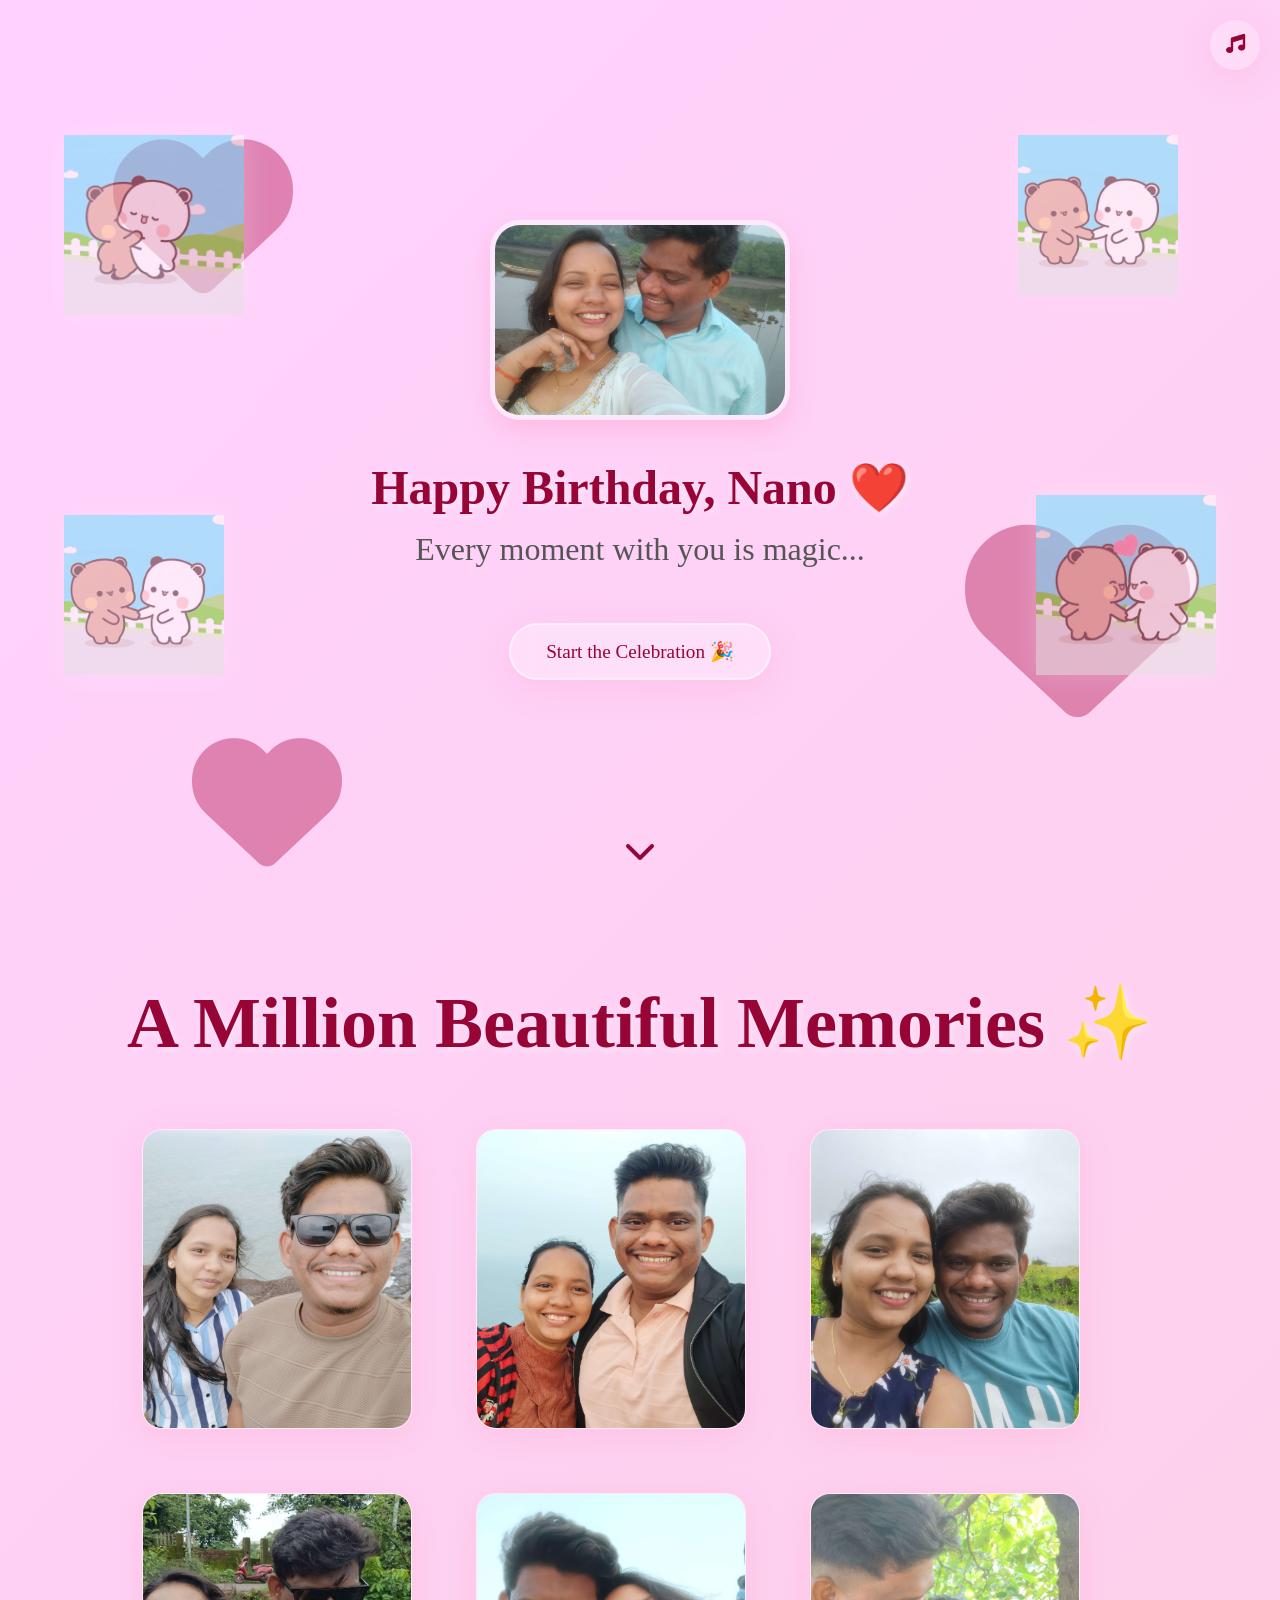
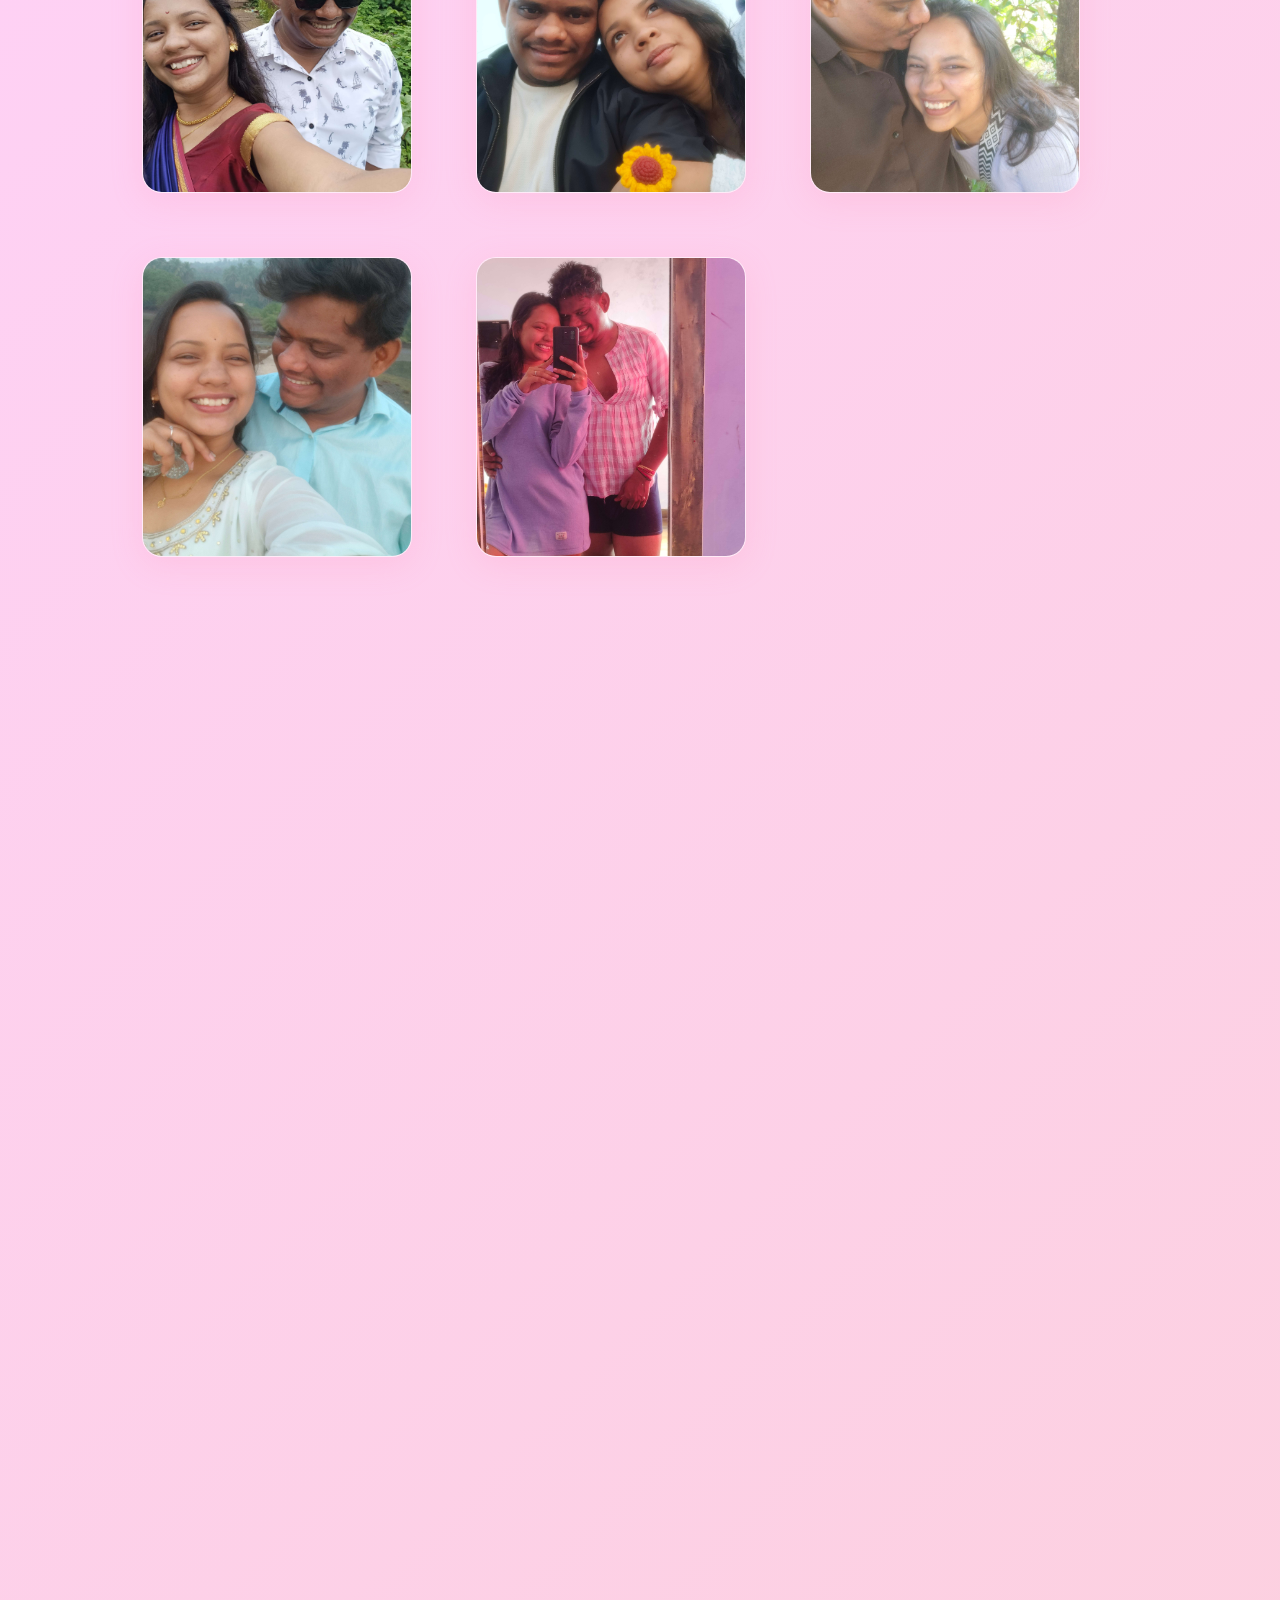
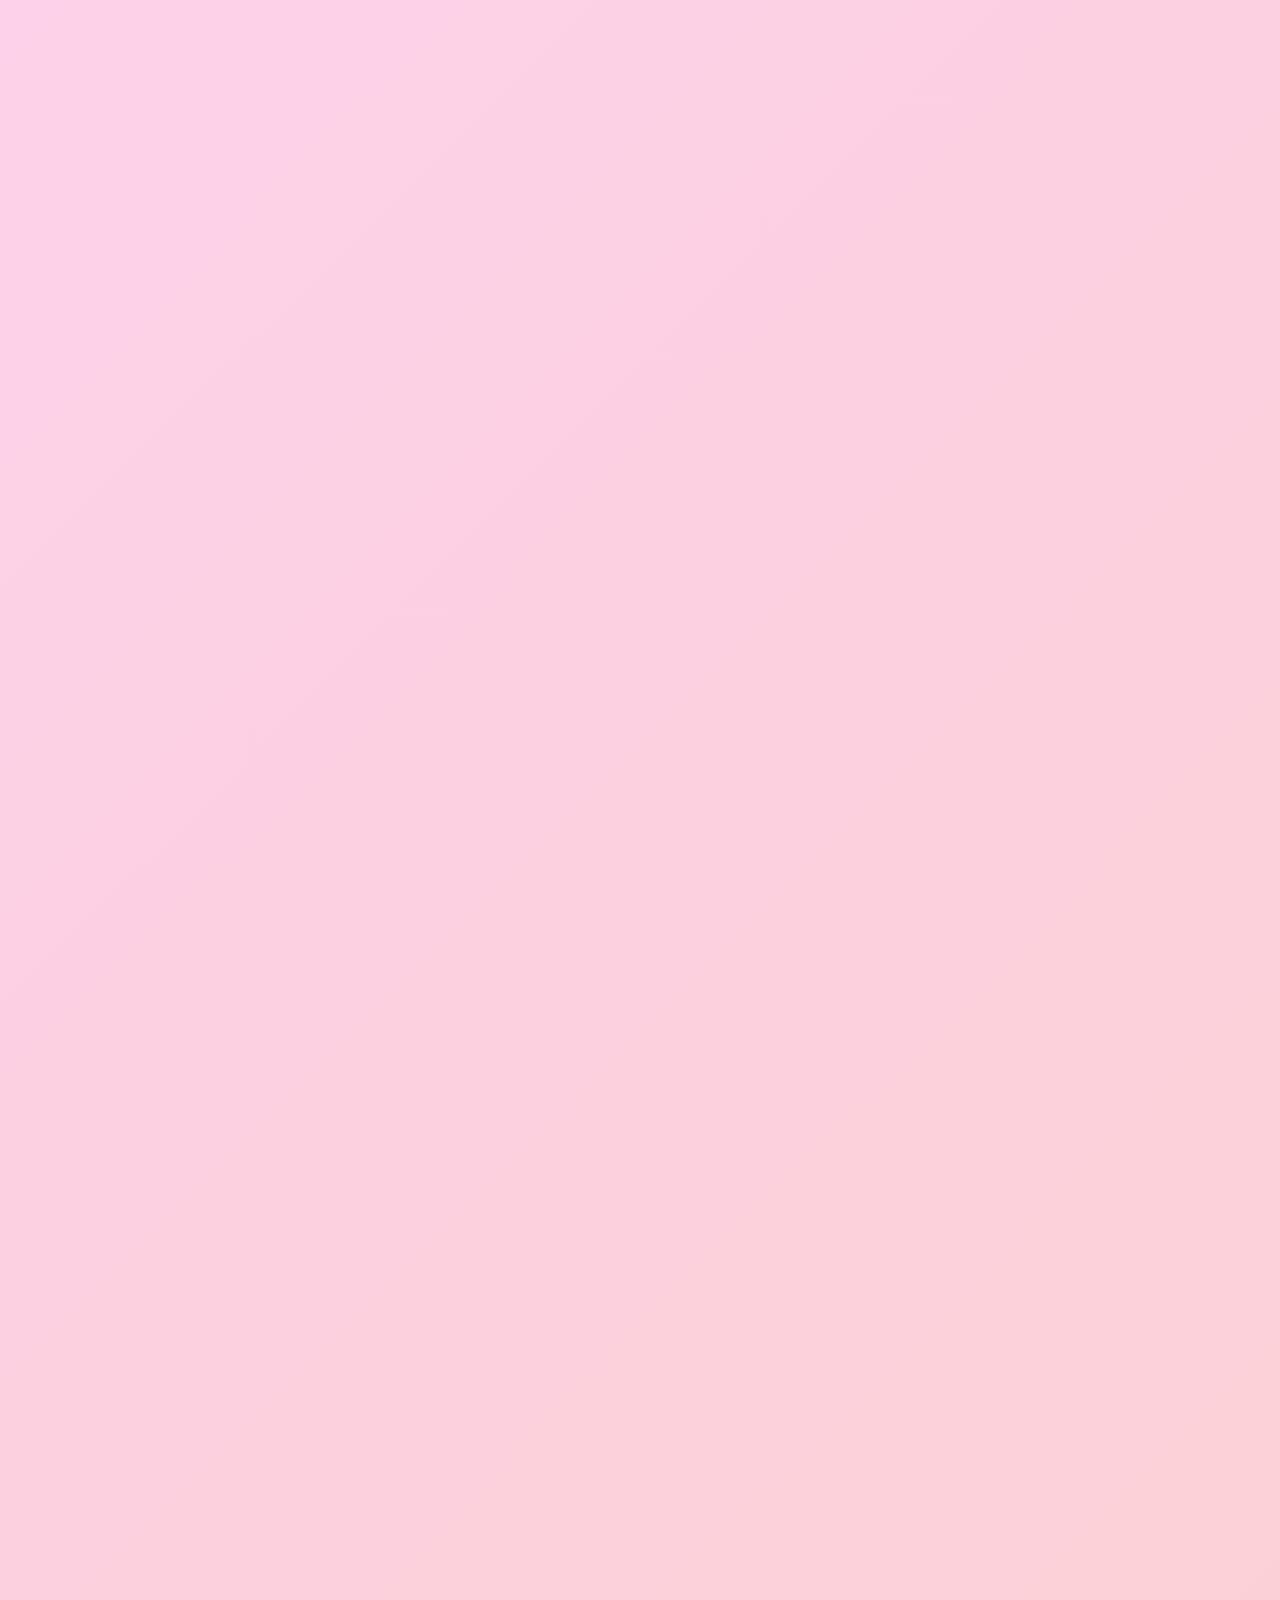
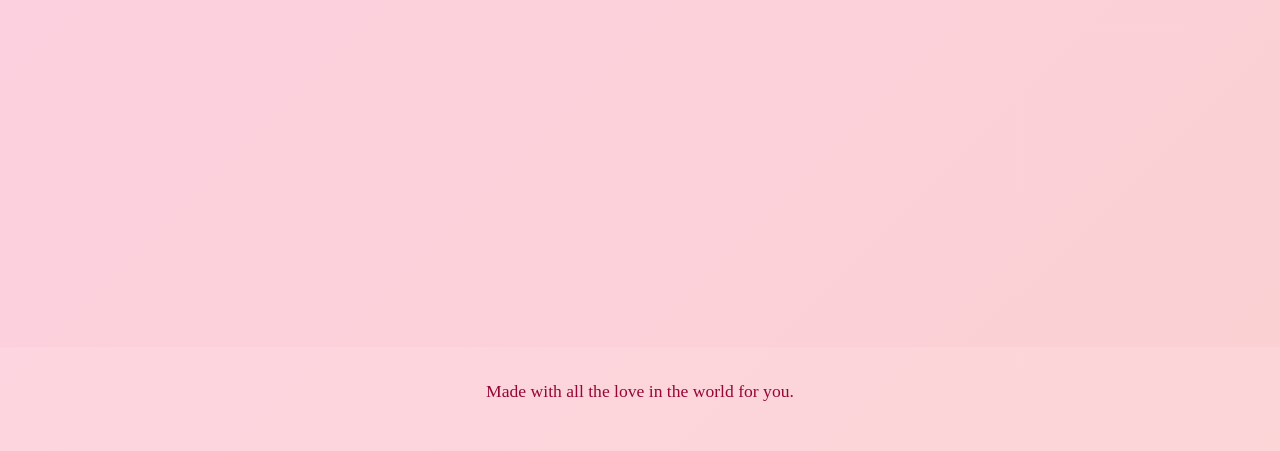
==== commit 3eed9520: "Changes made" ====
--- a/index.html
+++ b/index.html
@@ -2,213 +2,169 @@
 <html lang="en">
 
 <head>
-  <meta charset="UTF-8">
-  <meta name="viewport" content="width=device-width, initial-scale=1.0, maximum-scale=1.0, user-scalable=no">
-  <title>Happy Birthday, Sweetheart ❤️</title>
+    <meta charset="UTF-8">
+    <meta name="viewport" content="width=device-width, initial-scale=1.0">
+    <title>Happy Birthday ❤️</title>
 
-  <!-- Fonts -->
-  <link
-    href="https://fonts.googleapis.com/css2?family=Playfair+Display:ital,wght@0,400;0,700;1,400&family=Cormorant+Garamond:ital,wght@0,300;0,400;1,300;1,400&family=Dancing+Script:wght@600&display=swap"
-    rel="stylesheet">
+    <!-- Fonts: Dancing Script for cute headers, Poppins for clean modern text -->
+    <link rel="preconnect" href="https://fonts.googleapis.com">
+    <link rel="preconnect" href="https://fonts.gstatic.com" crossorigin>
+    <link rel="preload" href="https://fonts.googleapis.com/css2?family=Poppins..." as="style">
+    <link href="https://fonts.googleapis.com/css2?family=Poppins..." rel="stylesheet">
 
-  <!-- CSS -->
-  <link rel="stylesheet" href="./style.css">
+    <!-- Icons -->
+    <link rel="stylesheet" href="https://cdnjs.cloudflare.com/ajax/libs/font-awesome/6.4.0/css/all.min.css">
+
+    <link rel="stylesheet" href="style2.css">
 </head>
 
 <body>
 
-  <canvas id="stars"></canvas>
+    <!-- Canvas for Confetti -->
+    <canvas id="confettiCanvas"></canvas>
 
-  <!-- <div id="dots"></div> -->
-
-  <div id="prev-btn" class="hidden">← Back</div>
-  <div id="next-btn">Next ❤</div>
-
-  <div id="stage">
-
-    <!-- 0 · LANDING -->
-    <div class="scene" id="scene-0">
-      <div class="landing-bg"></div>
-
-      <!-- petals injected by JS -->
-
-      <div class="landing-center">
-        <div class="landing-date">A Very Special Day</div>
-        <div class="gold-line"></div>
-        <div class="landing-title">Happy Birthday<br>Sweetheart</div>
-        <div class="landing-sub">A little story, made just for you</div>
-        <div class="tap-hint">
-          <div class="tap-ring">❤</div>
-          Tap anywhere to begin
-        </div>
-      </div>
-
-      <div class="swipe-hint">or swipe left to start</div>
+    <!-- Floating Background Shapes -->
+    <div class="floating-shapes">
+        <div class="shape heart-shape"><i class="fas fa-heart"></i></div>
+        <div class="shape sparkle-shape"><i class="fas fa-sparkles"></i></div>
+        <div class="shape sparkle-shape"><i class="fas fa-sparkles"></i></div>
+        <div class="shape heart-shape"><i class="fas fa-heart"></i></div>
+        <div class="shape heart-shape"><i class="fas fa-heart"></i></div>
     </div>
 
-    <!-- 1 · HERO -->
-    <div class="scene" id="scene-1">
-      <span class="scene-num">01 / 10</span>
-      <div class="hero-img-wrap">
-        <img src="https://ronit1161.github.io/madam-ji-ka-birthday/Images/img8.jpg" alt="You"
-          onerror="this.style.background='linear-gradient(135deg,#2a1040,#1a0828)';this.style.display='block'">
-      </div>
-      <h1 class="hero-name">Happy Birthday,<br>Sweetheart ❤️</h1>
-      <p class="hero-tagline">Every moment with you is magic…</p>
-      <div class="gold-line" style="margin-bottom:1.2rem"></div>
-      <div class="bear-row">
-        <img src="https://ronit1161.github.io/madam-ji-ka-birthday/GIF/frame_22_delay-0.1s.jpg" alt="">
-        <img src="https://ronit1161.github.io/madam-ji-ka-birthday/GIF/frame_54_delay-0.1s.jpg" alt="">
-        <img src="https://ronit1161.github.io/madam-ji-ka-birthday/GIF/frame_59_delay-0.1s.jpg" alt="">
-      </div>
+    <!-- Background Enhancement GIFs -->
+    <div class="background-gifs">
+        <img src="./GIF/frame_22_delay-0.1s.jpg" alt="Cute Bear 1" class="bg-gif gif-1">
+        <img src="./GIF/frame_54_delay-0.1s.jpg" alt="Cute Bear 2" class="bg-gif gif-2">
+        <img src="./GIF/frame_59_delay-0.1s.jpg" alt="Cute Bear 3" class="bg-gif gif-3">
+        <img src="./GIF/frame_59_delay-0.1s.jpg" alt="Cute Bear 4" class="bg-gif gif-4">
     </div>
 
-    <!-- 2 · MEMORY 1 -->
-    <div class="scene memory-scene" id="scene-2">
-      <span class="mem-counter">Memory 01</span>
-      <span class="scene-num">02 / 10</span>
-      <div class="mem-tag">A Million Beautiful Memories</div>
-      <div class="mem-photo">
-        <img src="https://ronit1161.github.io/madam-ji-ka-birthday/Images/pexels-teodorapopa-30674062.jpg"
-          alt="That first trip" onerror="this.parentElement.style.background='linear-gradient(135deg,#1a0828,#0d0520)'">
-      </div>
-      <span class="mem-emoji">🌅</span>
-      <h2 class="mem-caption">That first trip</h2>
-      <p class="mem-sub">where everything felt new & golden</p>
-      <div class="corner-deco">✦</div>
-    </div>
+    <!-- Background Music & Toggle -->
+    <audio id="bgMusic" loop>
+        <source src="./Music/Blue-Yung-Kai.mp3" type="audio/mpeg">
+    </audio>
+    <button id="musicToggle" class="music-toggle glass-panel" title="Play/Pause Music">
+        <i class="fas fa-music"></i>
+    </button>
 
-    <!-- 3 · MEMORY 2 -->
-    <div class="scene memory-scene" id="scene-3">
-      <span class="mem-counter">Memory 02</span>
-      <span class="scene-num">03 / 10</span>
-      <div class="mem-tag">A Million Beautiful Memories</div>
-      <div class="mem-photo">
-        <img src="https://ronit1161.github.io/madam-ji-ka-birthday/Images/pexels-teodorapopa-30674062.jpg"
-          alt="Your gorgeous smile"
-          onerror="this.parentElement.style.background='linear-gradient(135deg,#1a0828,#0d0520)'">
-      </div>
-      <span class="mem-emoji">💕</span>
-      <h2 class="mem-caption">Your gorgeous smile</h2>
-      <p class="mem-sub">the one that stopped me in my tracks</p>
-      <div class="corner-deco">✦</div>
-    </div>
+    <!-- HERO SECTION -->
+    <header class="hero" id="home">
+        <div class="hero-content">
+            <div class="bear-container floating-bear">
+                <img src="./Images/img7.jpg" width="300" height="300" fetchpriority="high" />
+            </div>
+            <h1 class="fade-in-up delay-1">Happy Birthday, Nano ❤️</h1>
+            <p class="fade-in-up delay-2 typing-effect">Every moment with you is magic...</p>
+            <button id="startBtn" class="cta-button fade-in-up delay-3 glass-panel">
+                Start the Celebration 🎉
+            </button>
+        </div>
+        <div class="scroll-indicator fade-in-up delay-4">
+            <i class="fas fa-chevron-down"></i>
+        </div>
+    </header>
 
-    <!-- 4 · MEMORY 3 -->
-    <div class="scene memory-scene" id="scene-4">
-      <span class="mem-counter">Memory 03</span>
-      <span class="scene-num">04 / 10</span>
-      <div class="mem-tag">A Million Beautiful Memories</div>
-      <div class="mem-photo">
-        <img src="https://ronit1161.github.io/madam-ji-ka-birthday/Images/pexels-teodorapopa-30674062.jpg"
-          alt="Cozy winters" onerror="this.parentElement.style.background='linear-gradient(135deg,#1a0828,#0d0520)'">
-      </div>
-      <span class="mem-emoji">☕</span>
-      <h2 class="mem-caption">Cozy winters</h2>
-      <p class="mem-sub">warm cups, warm hearts</p>
-      <div class="corner-deco">✦</div>
-    </div>
+    <!-- GALLERY SECTION -->
+    <section class="gallery" id="gallery">
+        <div class="container reveal">
+            <h2 class="section-title">A Million Beautiful Memories ✨</h2>
+            <div class="gallery-grid">
+                <!-- Image Cards -->
 
-    <!-- 5 · MEMORY 4 -->
-    <div class="scene memory-scene" id="scene-5">
-      <span class="mem-counter">Memory 04</span>
-      <span class="scene-num">05 / 10</span>
-      <div class="mem-tag">A Million Beautiful Memories</div>
-      <div class="mem-photo">
-        <img src="https://ronit1161.github.io/madam-ji-ka-birthday/Images/pexels-teodorapopa-30674062.jpg"
-          alt="Holding hands" onerror="this.parentElement.style.background='linear-gradient(135deg,#1a0828,#0d0520)'">
-      </div>
-      <span class="mem-emoji">🤝</span>
-      <h2 class="mem-caption">Holding hands forever</h2>
-      <p class="mem-sub">the safest place I know</p>
-      <div class="corner-deco">✦</div>
-    </div>
+                <div class="gallery-card glass-panel">
+                    <img src="./Images/img1.jpg" alt="Memory 1">
+                    <div class="card-overlay"><span>That first trip 💕</span></div>
+                </div>
+                <div class="gallery-card glass-panel">
+                    <img src="./Images/img2.jpg" alt="Memory 2">
+                    <div class="card-overlay"><span>First sunrise together 🌅</span></div>
+                </div>
+                <div class="gallery-card glass-panel">
+                    <img src="./Images/img3.jpg" alt="Memory 3">
+                    <div class="card-overlay"><span>Rainy Day ☕</span></div>
+                </div>
+                <div class="gallery-card glass-panel">
+                    <img src="./Images/img4.jpg" alt="Memory 4">
+                    <div class="card-overlay"><span>Watching you in Saree 💕</span></div>
+                </div>
+                <div class="gallery-card glass-panel">
+                    <img src="./Images/img5.jpg" alt="Memory 5">
+                    <div class="card-overlay"><span>Memorable sunset 🌃</span></div>
+                </div>
+                <div class="gallery-card glass-panel">
+                    <img src="./Images/img6.jpg" alt="Memory 6">
+                    <div class="card-overlay"><span>Just a random trip 🎈</span></div>
+                </div>
+                <div class="gallery-card glass-panel">
+                    <img src="./Images/img7.jpg" alt="Memory 6">
+                    <div class="card-overlay"><span>Twinning together 🤝</span></div>
+                </div>
+                <div class="gallery-card glass-panel">
+                    <img src="./Images/img8.jpg" alt="Memory 6">
+                    <div class="card-overlay"><span>Memorable Day 💕</span></div>
+                </div>
+            </div>
+        </div>
+        </div>
 
-    <!-- 6 · MEMORY 5 -->
-    <div class="scene memory-scene" id="scene-6">
-      <span class="mem-counter">Memory 05</span>
-      <span class="scene-num">06 / 10</span>
-      <div class="mem-tag">A Million Beautiful Memories</div>
-      <div class="mem-photo">
-        <img src="https://ronit1161.github.io/madam-ji-ka-birthday/Images/pexels-teodorapopa-30674062.jpg"
-          alt="Late night rides"
-          onerror="this.parentElement.style.background='linear-gradient(135deg,#1a0828,#0d0520)'">
-      </div>
-      <span class="mem-emoji">🌃</span>
-      <h2 class="mem-caption">Late night rides</h2>
-      <p class="mem-sub">city lights & your laughter</p>
-      <div class="corner-deco">✦</div>
-    </div>
+        <div style="text-align: center; margin-top: 40px;">
+            <button id="toBouquetBtn" class="cta-button glass-panel reveal">
+                See Something Special 🌸 <i class="fas fa-arrow-down" style="margin-left: 8px; font-size: 0.9em;"></i>
+            </button>
+        </div>
+        </div>
+    </section>
 
-    <!-- 7 · MEMORY 6 -->
-    <div class="scene memory-scene" id="scene-7">
-      <span class="mem-counter">Memory 06</span>
-      <span class="scene-num">07 / 10</span>
-      <div class="mem-tag">A Million Beautiful Memories</div>
-      <div class="mem-photo">
-        <img src="https://ronit1161.github.io/madam-ji-ka-birthday/Images/pexels-teodorapopa-30674062.jpg"
-          alt="Our best adventure"
-          onerror="this.parentElement.style.background='linear-gradient(135deg,#1a0828,#0d0520)'">
-      </div>
-      <span class="mem-emoji">🎈</span>
-      <h2 class="mem-caption">Our best adventure</h2>
-      <p class="mem-sub">every day is one with you</p>
-      <div class="corner-deco">✦</div>
-    </div>
+    <!-- BOUQUET SECTION -->
+    <section class="bouquet-section reveal" id="bouquet">
+        <div class="container">
+            <h2 class="section-title">A Digital Bouquet Just For You 💐</h2>
+            <div class="bouquet-container scale-bounce-slow">
+                <img src="./Images/sunflower_lily_bouquet.png" alt="A beautiful digital bouquet of sunflowers and lilies" class="custom-bouquet">
+            </div>
 
-    <!-- 8 · LETTER -->
-    <div class="scene" id="scene-8">
-      <span class="scene-num">08 / 10</span>
-      <div class="letter-inner">
-        <div class="letter-label">💌 &nbsp; From the heart</div>
-        <div class="letter-to">To the most annoying person in my life…</div>
-        <div class="letter-divider"></div>
-        <p class="letter-body">
-          From the moment you entered my world, everything just became brighter, softer, and more beautiful.
-          <br><br>
-          You are my absolute favourite person, my safest place, and my greatest adventure. I love your smile, your
-          laugh, and the way you make every single day feel just a little bit like magic.
-          <br><br>
-          I hope this year brings you as much happiness as you bring to me every single second.
-        </p>
-        <div class="letter-sign">Yours forever &amp; always ❤</div>
-      </div>
-    </div>
+            <div style="text-align: center; margin-top: 20rem;">
+                <button id="toMessageBtn" class="cta-button glass-panel reveal">
+                    Read My Heart 💌 <i class="fas fa-arrow-down" style="margin-left: 8px; font-size: 0.9em;"></i>
+                </button>
+            </div>
+        </div>
+    </section>
 
-    <!-- 9 · BOUQUET -->
-    <div class="scene" id="scene-9">
-      <span class="scene-num">09 / 10</span>
-      <div class="bouquet-wrap">
-        <span class="bouquet-flowers">🌸🌷🌹🌻🌼</span>
-        <div class="gold-line" style="margin-bottom:1.2rem"></div>
-        <h2 class="bouquet-title">A Digital Bouquet<br>Just For You</h2>
-        <p class="bouquet-poem">
-          Every flower for a reason,<br>
-          every petal whispers your name.<br>
-          You make every ordinary moment<br>
-          feel extraordinary.
-        </p>
-        <div class="bouquet-hearts">❤ &nbsp; ❤ &nbsp; ❤</div>
-      </div>
-    </div>
+    <!-- SPECIAL MESSAGE SECTION -->
+    <section class="message-section reveal" id="message">
+        <div class="container">
+            <div class="letter-paper-card">
+                <!-- Magical decorative bear/icons -->
+                <div class="message-decoration scale-bounce">
+                    <i class="fas fa-envelope-open-heart"></i>
+                </div>
+                <h2 class="message-title">To the most annoying person my life...</h2>
+                <div class="message-body">
+                    <p>
+                        From the moment you entered my world, everything just became brighter, softer, and more
+                        beautiful.
+                    </p>
+                    <p>
+                        You are my absolute favorite person, my safest place, and my greatest adventure. I love your
+                        smile, your laugh, and the way you make every single day feel just a little bit like magic.
+                    </p>
+                    <p>
+                        I hope this year brings you as much happiness as you bring to me every single second. Happy
+                        Birthday, darling. Here’s to a lifelong journey of making memories together.
+                    </p>
+                    <p class="signature">Yours forever & always ❤️</p>
+                </div>
+            </div>
+        </div>
+    </section>
 
-    <!-- 10 · FINALE -->
-    <div class="scene" id="scene-10">
-      <div class="finale-wrap">
-        <span class="confetti-burst">🎉</span>
-        <div class="finale-big shimmer">Happy Birthday!</div>
-        <p class="finale-sub">Here's to a lifelong journey<br>of making memories together.</p>
-        <div class="gold-line" style="width:80px;margin-bottom:1.5rem"></div>
-        <span class="float-heart" style="font-size:2.5rem">❤️</span>
-      </div>
-      <div class="finale-made">Made with all the love in the world for you</div>
-    </div>
+    <footer class="footer">
+        <p>Made with all the love in the world for you.</p>
+    </footer>
 
-  </div><!-- /stage -->
-
-  <!-- JS -->
-  <script src="./script.js"></script>
-
+    <script src="script2.js"></script>
 </body>
 
 </html>
--- a/style2.css
+++ b/style2.css
@@ -0,0 +1,522 @@
+
+@import url('https://fonts.googleapis.com/css2?family=Google+Sans:ital,opsz,wght@0,17..18,400..700;1,17..18,400..700&family=Momo+Signature&display=swap');
+
+/* ========== ROOT VARIABLES ========== */
+:root {
+    --bg-gradient-1: #ffd1ff;
+    --bg-gradient-2: #fad0c4;
+    --bg-gradient-3: #a18cd1;
+    --bg-gradient-4: #fbc2eb;
+    
+    --glass-bg: rgba(255, 255, 255, 0.25);
+    --glass-border: rgba(255, 255, 255, 0.4);
+    --glass-shadow: 0 8px 32px 0 rgba(255, 140, 180, 0.2);
+    
+    --text-main: #4a4a4a;
+    --text-highlight: #970536;
+    
+    --font-heading: 'Momo-signature', cursive;
+    --font-body: 'Momo-signature', cursive;
+}
+
+/* ========== BASE STYLES ========== */
+* {
+    margin: 0;
+    padding: 0;
+    box-sizing: border-box;
+}
+
+body {
+    font-family: var(--font-body);
+    color: var(--text-main);
+    background: linear-gradient(135deg, var(--bg-gradient-1), var(--bg-gradient-2), var(--bg-gradient-3), var(--bg-gradient-4));
+    background-size: 400% 400%;
+    animation: gradientShift 15s ease infinite;
+    overflow-x: hidden;
+    scroll-behavior: smooth;
+    min-height: 100vh;
+}
+
+/* Continuously shifting pastel gradient background */
+@keyframes gradientShift {
+    0% { background-position: 0% 50%; }
+    50% { background-position: 100% 50%; }
+    100% { background-position: 0% 50%; }
+}
+
+/* Full screen confetti canvas */
+#confettiCanvas {
+    position: fixed;
+    top: 0;
+    left: 0;
+    width: 100%;
+    height: 100%;
+    pointer-events: none;
+    z-index: 10;
+}
+
+/* ========== TYPOGRAPHY ========== */
+h1 {
+    font-family: var(--font-heading);
+    font-size: clamp(3rem, 3rem, 3rem);
+    color: var(--text-highlight);
+    text-shadow: 2px 2px 8px rgba(255, 255, 255, 0.6);
+    margin-bottom: 0.5rem;
+}
+
+h2 {
+    font-family: var(--font-heading);
+    font-size: clamp(2.5rem, 6vw, 4.5rem);
+    color: var(--text-highlight);
+    text-shadow: 2px 2px 8px rgba(255, 255, 255, 0.5);
+    margin-bottom: 2rem;
+    text-align: center;
+}
+
+p {
+    font-size: 1.1rem;
+    line-height: 1.6;
+    margin-bottom: 1rem;
+}
+
+.container {
+    max-width: 1100px;
+    margin: 0 auto;
+    padding: 0 20px;
+}
+
+/* ========== GLASSMORPHISM & UI ========== */
+.glass-panel {
+    background: var(--glass-bg);
+    backdrop-filter: blur(12px);
+    -webkit-backdrop-filter: blur(12px);
+    border: 1px solid var(--glass-border);
+    box-shadow: var(--glass-shadow);
+    border-radius: 20px;
+}
+
+/* Buttons */
+.cta-button {
+    font-family: var(--font-body);
+    font-weight: 500;
+    font-size: 1.2rem;
+    color: var(--text-highlight);
+    padding: 15px 35px;
+    border-radius: 50px;
+    cursor: pointer;
+    transition: all 0.3s ease;
+    text-decoration: none;
+    display: inline-block;
+    border: 2px solid rgba(255, 255, 255, 0.5);
+    margin-top: 2rem;
+    background: rgba(255, 255, 255, 0.3);
+}
+
+.cta-button:hover {
+    transform: translateY(-5px);
+    background: rgba(255, 255, 255, 0.6);
+    box-shadow: 0 10px 20px rgba(255, 94, 148, 0.2);
+}
+
+.music-toggle {
+    position: fixed;
+    top: 20px;
+    right: 20px;
+    width: 50px;
+    height: 50px;
+    border-radius: 50%;
+    border: none;
+    font-size: 1.2rem;
+    color: var(--text-highlight);
+    cursor: pointer;
+    z-index: 100;
+    transition: all 0.3s ease;
+    display: flex;
+    justify-content: center;
+    align-items: center;
+}
+
+.music-toggle:hover {
+    transform: scale(1.1) rotate(5deg);
+}
+
+/* ========== HERO SECTION ========== */
+.hero {
+    min-height: 100vh;
+    display: flex;
+    flex-direction: column;
+    justify-content: center;
+    align-items: center;
+    text-align: center;
+    position: relative;
+    padding: 20px;
+    z-index: 20;
+}
+
+
+
+.hero p.typing-effect {
+    font-size: 2rem;
+    font-weight: 300;
+    color: #555;
+}
+
+.hero-content{
+    display: flex;
+    flex-direction: column;
+    align-items: center;
+}
+
+
+/* Cute Bear Container */
+.bear-container {
+    width: 300px;
+    height: 200px;
+    margin-bottom: 40px;
+    border-radius: 30px;
+    overflow: hidden;
+    /* Soft border around the bear */
+    border: 5px solid rgba(255, 255, 255, 0.5);
+    box-shadow: 0 10px 25px rgba(255, 140, 180, 0.3);
+}
+
+.bear-container img{
+    width: 100%;
+    height: 100%;
+    object-fit: cover;
+}
+
+.floating-bear {
+    animation: gentleFloat 4s ease-in-out infinite;
+}
+
+@keyframes gentleFloat {
+    0% { transform: translateY(0px); }
+    50% { transform: translateY(-15px); }
+    100% { transform: translateY(0px); }
+}
+
+.scroll-indicator {
+    position: absolute;
+    bottom: 30px;
+    font-size: 2rem;
+    color: var(--text-highlight);
+    animation: bounce 2s infinite;
+    opacity: 0.7;
+}
+
+@keyframes bounce {
+    0%, 20%, 50%, 80%, 100% { transform: translateY(0); }
+    40% { transform: translateY(-15px); }
+    60% { transform: translateY(-7px); }
+}
+
+/* ========== GALLERY SECTION ========== */
+.gallery {
+    padding: 80px 0;
+    position: relative;
+    z-index: 20;
+}
+
+.gallery-grid {
+    display: flex;
+    flex-wrap: wrap;
+    /* grid-template-columns: repeat(3, 1fr); */
+    /* gap: 2rem; */
+}
+
+.gallery-card {
+    width: 270px;
+    height: 300px;
+    margin: 2rem;
+    position: relative;
+    border-radius: 20px;
+    overflow: hidden;
+    /* aspect-ratio: 5 / 6; */
+    cursor: pointer;
+    transition: transform 0.4s ease, box-shadow 0.4s ease;
+}
+
+.gallery-card img {
+    width: 100%;
+    height: 100%;
+    object-fit: cover;
+    transition: transform 0.6s ease;
+}
+
+.card-overlay {
+    position: absolute;
+    bottom: 0;
+    left: 0;
+    width: 100%;
+    padding: 20px;
+    background: linear-gradient(transparent, rgba(255, 140, 180, 0.8));
+    color: white;
+    font-weight: 500;
+    font-size: 1.1rem;
+    opacity: 0;
+    transform: translateY(20px);
+    transition: all 0.4s ease;
+    text-align: center;
+}
+
+.gallery-card:hover {
+    transform: translateY(-10px);
+    box-shadow: 0 15px 35px rgba(255, 94, 148, 0.3);
+}
+
+.gallery-card:hover img {
+    transform: scale(1.08);
+}
+
+.gallery-card:hover .card-overlay {
+    opacity: 1;
+    transform: translateY(0);
+}
+
+/* Gallery Breakpoints */
+@media (max-width: 768px) {
+    .gallery-grid {
+        grid-template-columns: repeat(2, 1fr);
+        gap: 15px;
+    }
+}
+
+@media (max-width: 480px) {
+    .gallery-grid {
+        grid-template-columns: 1fr;
+    }
+}
+
+/* ========== BOUQUET SECTION ========== */
+.bouquet-section {
+    padding: 60px 0;
+    position: relative;
+    z-index: 20;
+}
+
+.bouquet-container {
+    width: 100%;
+    margin: 0 auto;
+}
+
+.bouquet-container iframe,
+.bouquet-container img.custom-bouquet {
+    width: 100%;
+    height: 100%;
+    border: none;
+    display: block;
+    object-fit: cover;
+    background-color: transparent;
+}
+
+.scale-bounce-slow {
+    animation: scaleBounceSlow 6s ease-in-out infinite;
+}
+
+@keyframes scaleBounceSlow {
+    0% { transform: scale(1); }
+    50% { transform: scale(1.02); }
+    100% { transform: scale(1); }
+}
+
+/* ========== MESSAGE SECTION ========== */
+.message-section {
+    padding: 100px 0;
+    position: relative;
+    z-index: 20;
+}
+
+.letter-paper-card {
+    padding: 50px 20px;
+    max-width: 800px;
+    margin: 0 auto;
+    text-align: center;
+    background-image: url('./Images/old_letter_paper.png');
+    background-size: cover;
+    background-position:center;
+    border-radius: 8px;
+    /* box-shadow: 0 15px 40px rgba(0, 0, 0, 0.4) */
+    position: relative;
+    overflow: hidden;
+}
+
+/* Adjust colors to look like ink on old paper */
+.letter-paper-card .message-decoration,
+.letter-paper-card .message-decoration i {
+    color: #8b3a3a;
+    text-shadow: none;
+}
+
+.letter-paper-card .message-title {
+    color: #2b1f13;
+    text-shadow: none;
+}
+
+.letter-paper-card .message-body p {
+    color: #2b1f13;
+    font-weight: 500;
+}
+
+.letter-paper-card .message-body .signature {
+    color: #8b3a3a;
+    text-shadow: none;
+}
+
+.message-decoration {
+    font-size: 4rem;
+    color: var(--text-highlight);
+    margin-bottom: 20px;
+}
+
+.scale-bounce {
+    animation: scaleBounce 3s ease-in-out infinite;
+}
+
+@keyframes scaleBounce {
+    0% { transform: scale(1); }
+    50% { transform: scale(1.1); }
+    100% { transform: scale(1); }
+}
+
+.message-body p {
+    font-size: 1.2rem;
+    color: #444;
+    margin-bottom: 1.5rem;
+}
+
+.message-body .signature {
+    font-family: var(--font-heading);
+    font-size: 2.5rem;
+    color: var(--text-highlight);
+    margin-top: 3rem;
+}
+
+/* ========== FOOTER ========== */
+.footer {
+    text-align: center;
+    padding: 30px;
+    font-family: var(--font-heading);
+    font-size: 1.5rem;
+    color: var(--text-highlight);
+    background: rgba(255, 255, 255, 0.1);
+    /* position: relative; */
+    z-index: 20;
+}
+
+/* ========== ANIMATION CLASSES (JS INTERSECTION OBSERVER) ========== */
+.fade-in-up {
+    opacity: 0;
+    transform: translateY(40px);
+    transition: opacity 1s cubic-bezier(0.25, 0.8, 0.25, 1), transform 1s cubic-bezier(0.25, 0.8, 0.25, 1);
+}
+
+.fade-in-up.visible {
+    opacity: 1;
+    transform: translateY(0);
+}
+
+/* Delays for hero load */
+.delay-1 { transition-delay: 0.2s; }
+.delay-2 { transition-delay: 0.6s; }
+.delay-3 { transition-delay: 1.0s; }
+.delay-4 { transition-delay: 1.5s; }
+
+/* Scroll reveals */
+.reveal {
+    opacity: 0;
+    transform: translateY(50px);
+    transition: all 1s ease-in-out;
+}
+.reveal.active {
+    opacity: 1;
+    transform: translateY(0);
+}
+
+/* ========== FLOATING SHAPES ========== */
+.floating-shapes {
+    position: absolute;
+    top: 0; left: 0; width: 100%; height: 100%;
+    overflow: hidden;
+    z-index: 0;
+    pointer-events: none;
+}
+.shape {
+    position: absolute;
+    color: rgba(176, 13, 70, 0.4);
+    animation: floatShape var(--duration) ease-in-out infinite alternate;
+}
+.heart-shape { font-size: 150px; }
+.sparkle-shape { font-size: 18px; color: rgba(255, 215, 0, 0.4); }
+
+/* Generating random float positions just via CSS classes assigned in script or distinct nth-child */
+.shape:nth-child(1) { top: 15%; left: 10%; --duration: 5s; transform: scale(1.2); }
+.shape:nth-child(2) { top: 25%; right: 15%; --duration: 6s; }
+.shape:nth-child(3) { top: 50%; left: 20%; --duration: 7s; }
+.shape:nth-child(4) { top: 60%; right: 10%; --duration: 5s; transform: scale(1.5); }
+.shape:nth-child(5) { top: 80%; left: 15%; --duration: 8s; }
+
+@keyframes floatShape {
+    0% { transform: translateY(0) rotate(0deg); }
+    100% { transform: translateY(-40px) rotate(20deg); }
+}
+
+/* ========== BACKGROUND GIFS ========== */
+.background-gifs {
+    position: fixed;
+    top: 0;
+    left: 0;
+    width: 100%;
+    height: 100%;
+    pointer-events: none;
+    z-index: 5;
+    overflow: hidden;
+}
+
+.bg-gif {
+    position: absolute;
+    opacity: 0.55;
+    filter: drop-shadow(0 0 15px rgba(255, 255, 255, 0.4));
+    animation: gentleGifFloat 8s ease-in-out infinite alternate;
+}
+
+.gif-1 {
+    top: 15%;
+    left: 5%;
+    width: 180px;
+    animation-delay: 0s;
+}
+
+.gif-2 {
+    bottom: 25%;
+    right: 5%;
+    width: 180px;
+    animation-delay: 2s;
+}
+
+.gif-3 {
+    top: 15%;
+    right: 8%;
+    width: 160px;
+    animation-delay: 2s;
+}
+
+.gif-4 {
+    bottom: 25%;
+    left: 5%;
+    width: 160px;
+    animation-delay: 2s;
+}
+
+@keyframes gentleGifFloat {
+    0% { transform: translateY(0) rotate(-3deg); }
+    100% { transform: translateY(-20px) rotate(3deg); }
+}
+
+@media (max-width: 768px) {
+    .bg-gif { width: 100px; }
+    .gif-1 { top: 12%; left: 2%; }
+    .gif-2 { bottom: 8%; right: 2%; }
+    .gif-3 { top: 39%; right: 2%; }
+    .gif-4 { top: 60%; left: 2%; }
+}
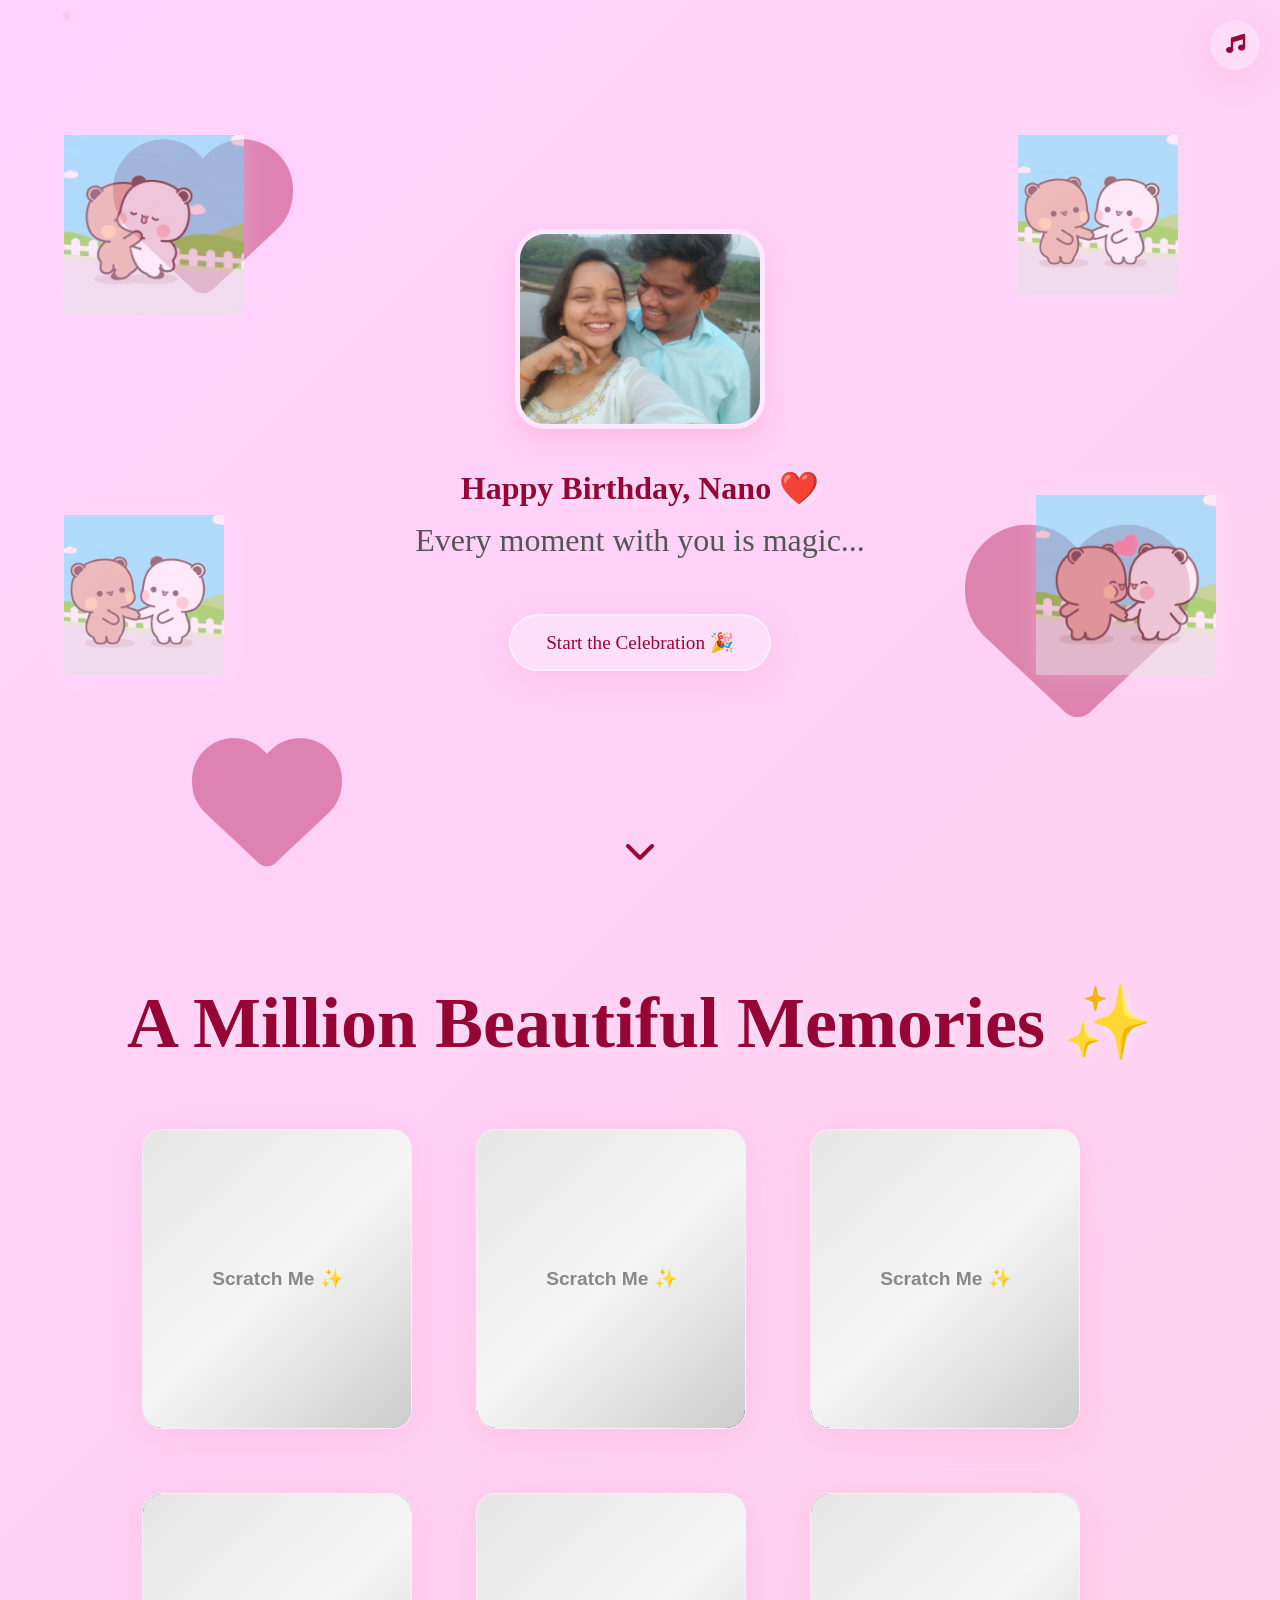
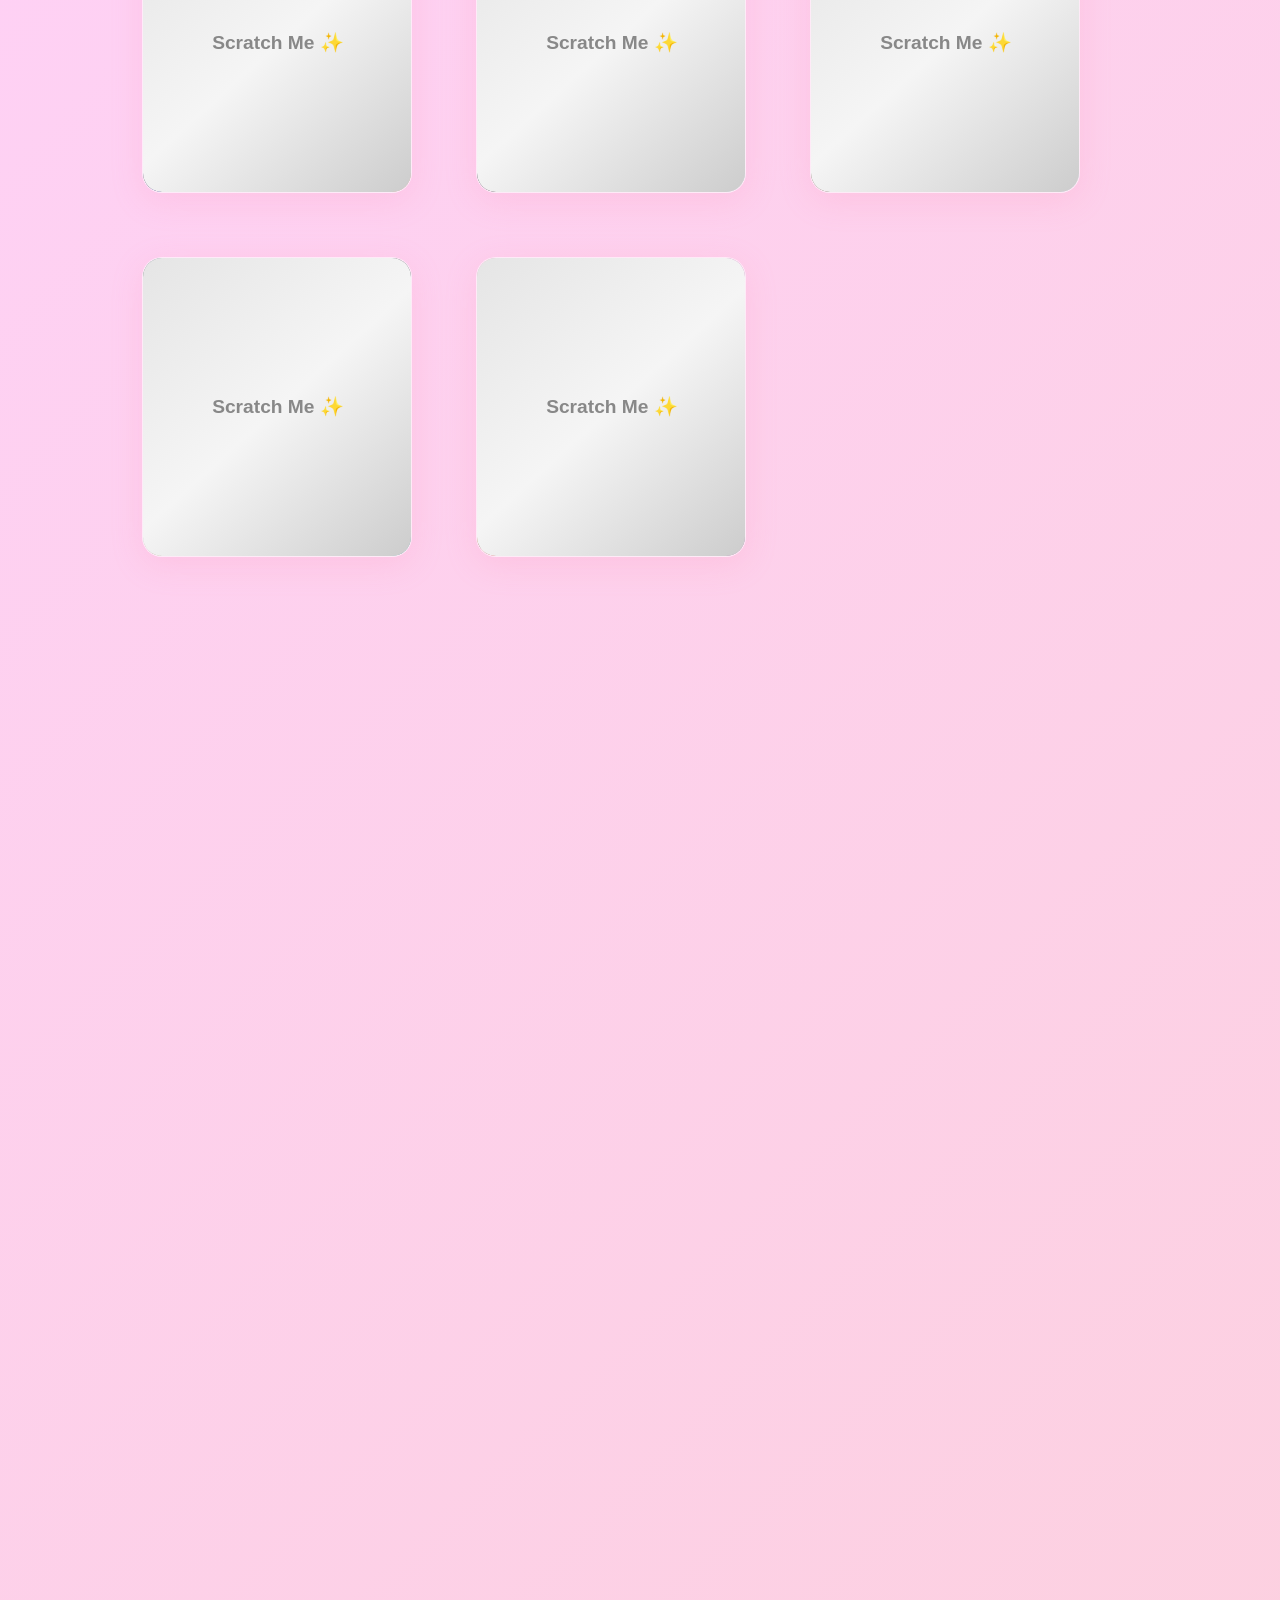
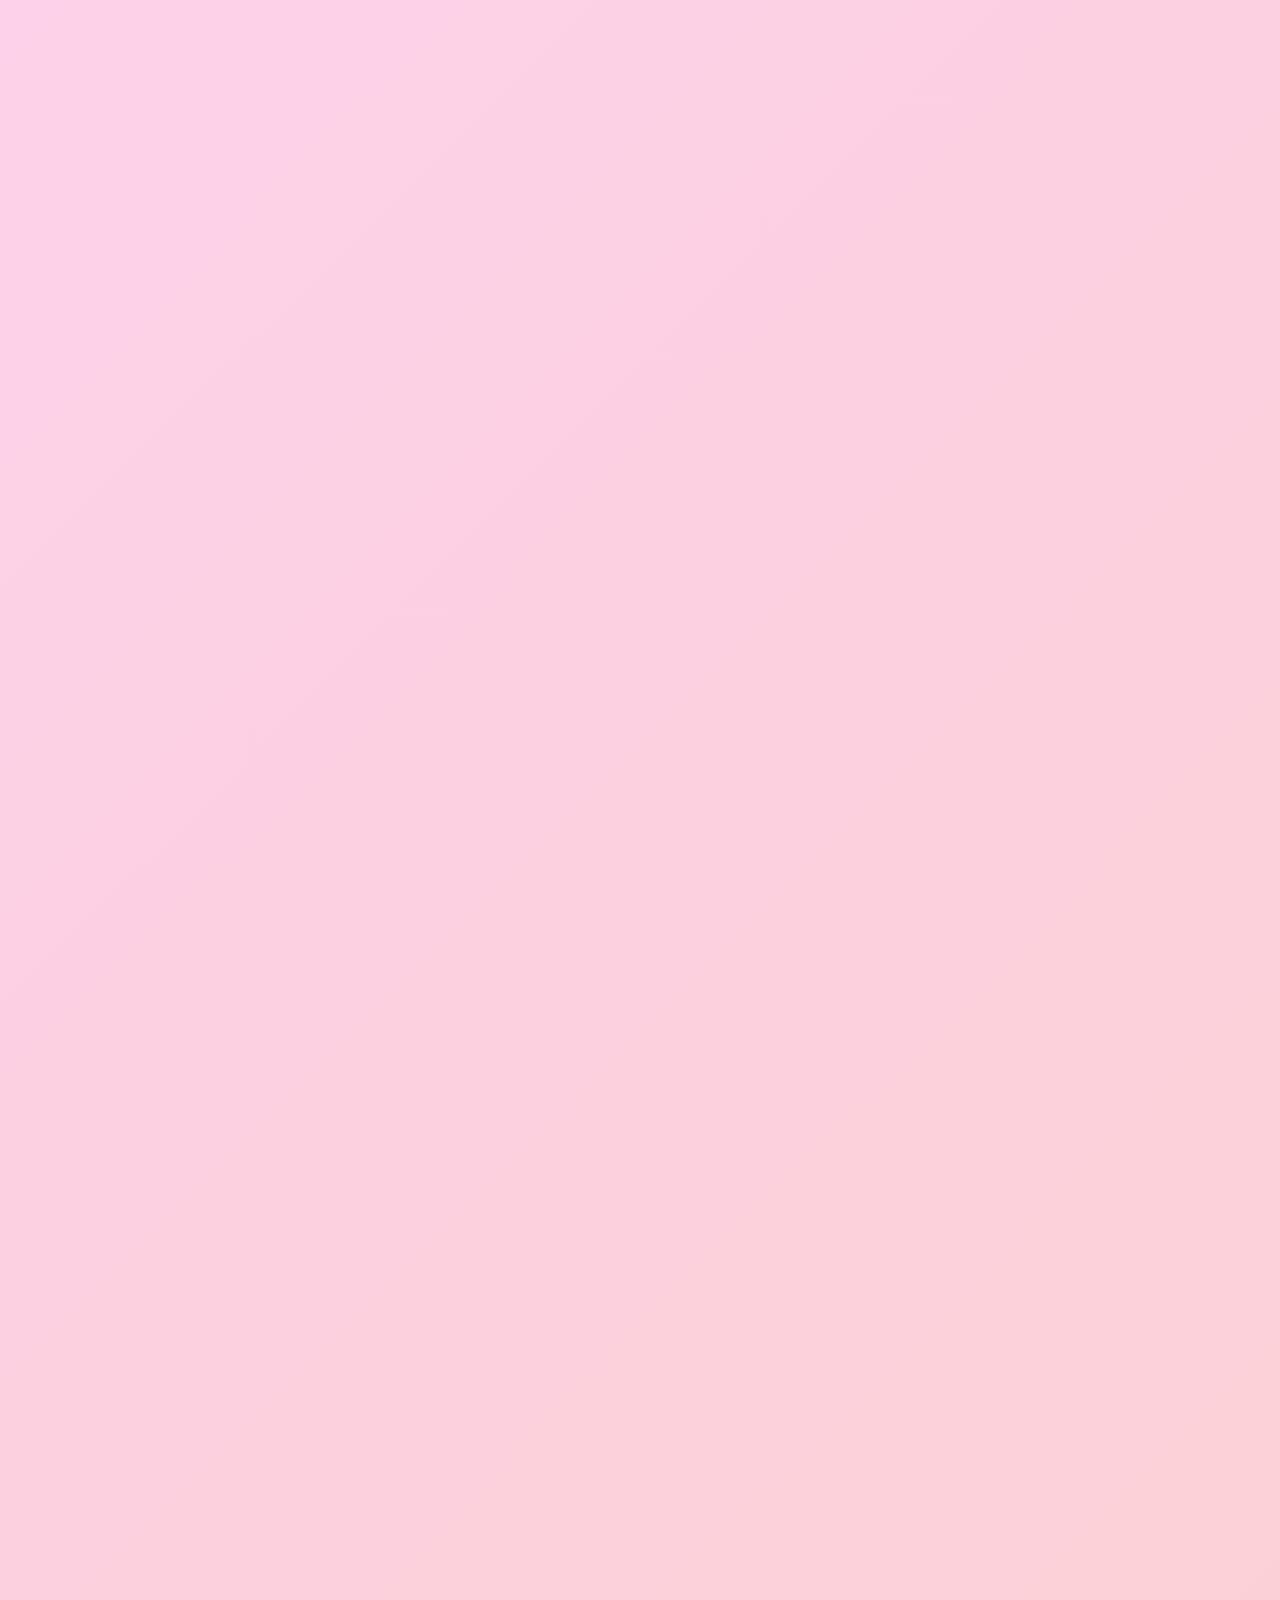
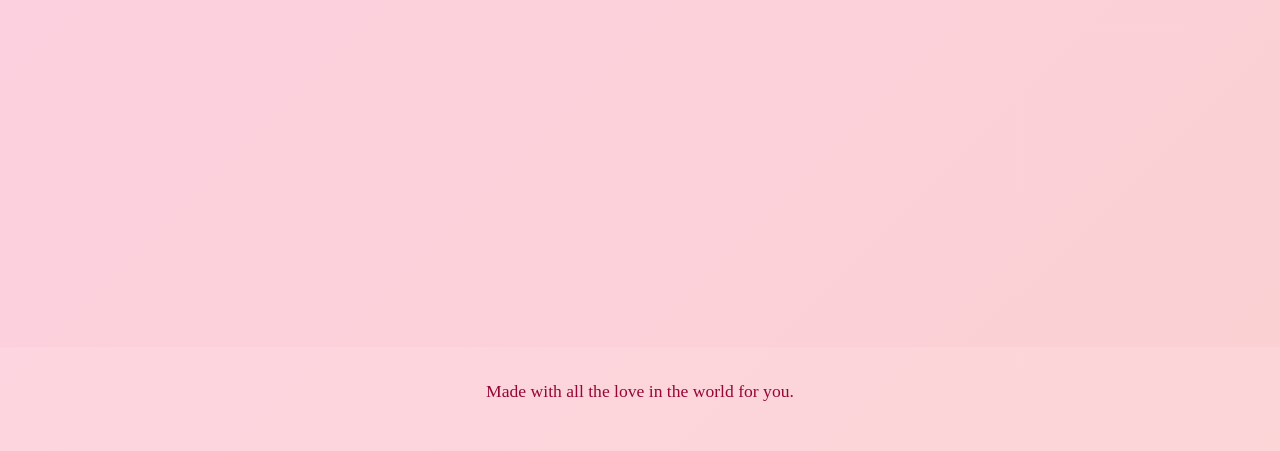
==== commit bc67ebe1: "Changes made" ====
--- a/index.html
+++ b/index.html
@@ -70,7 +70,6 @@
         <div class="container reveal">
             <h2 class="section-title">A Million Beautiful Memories ✨</h2>
             <div class="gallery-grid">
-                <!-- Image Cards -->
 
                 <div class="gallery-card glass-panel">
                     <img src="./Images/img1.jpg" alt="Memory 1">
--- a/style2.css
+++ b/style2.css
@@ -58,7 +58,7 @@
 /* ========== TYPOGRAPHY ========== */
 h1 {
     font-family: var(--font-heading);
-    font-size: clamp(3rem, 3rem, 3rem);
+    font-size: 2rem;
     color: var(--text-highlight);
     text-shadow: 2px 2px 8px rgba(255, 255, 255, 0.6);
     margin-bottom: 0.5rem;
@@ -73,7 +73,7 @@
     text-align: center;
 }
 
-p {
+p{
     font-size: 1.1rem;
     line-height: 1.6;
     margin-bottom: 1rem;
@@ -170,12 +170,12 @@
 
 /* Cute Bear Container */
 .bear-container {
-    width: 300px;
+    width: 250px;
     height: 200px;
     margin-bottom: 40px;
     border-radius: 30px;
     overflow: hidden;
-    /* Soft border around the bear */
+    
     border: 5px solid rgba(255, 255, 255, 0.5);
     box-shadow: 0 10px 25px rgba(255, 140, 180, 0.3);
 }
@@ -210,6 +210,49 @@
     40% { transform: translateY(-15px); }
     60% { transform: translateY(-7px); }
 }
+
+
+
+
+
+/* .gallery-card {
+        position: relative;
+        overflow: hidden;
+    } */
+
+    .scratch-canvas {
+        position: absolute;
+        top: 0;
+        left: 0;
+        width: 100%;
+        height: 100%;
+        z-index: 2;
+        cursor: url('data:image/svg+xml;utf8,<svg xmlns="http://www.w3.org/2000/svg" width="24" height="30" viewBox="0 0 24 30"><circle cx="12" cy="12" r="10" fill="white" opacity="0.6"/></svg>') 12 12, grab;
+        touch-action: none;
+        pointer-events: auto;
+    }
+
+    .scratch-canvas.revealed {
+        opacity: 0;
+        pointer-events: none;
+        transition: opacity 0.3s ease;
+    }
+
+    .card-overlay {
+        z-index: 1;
+        pointer-events: none;  /* allows clicks to pass through to canvas */
+    }
+
+
+
+
+
+
+
+
+
+
+
 
 /* ========== GALLERY SECTION ========== */
 .gallery {
